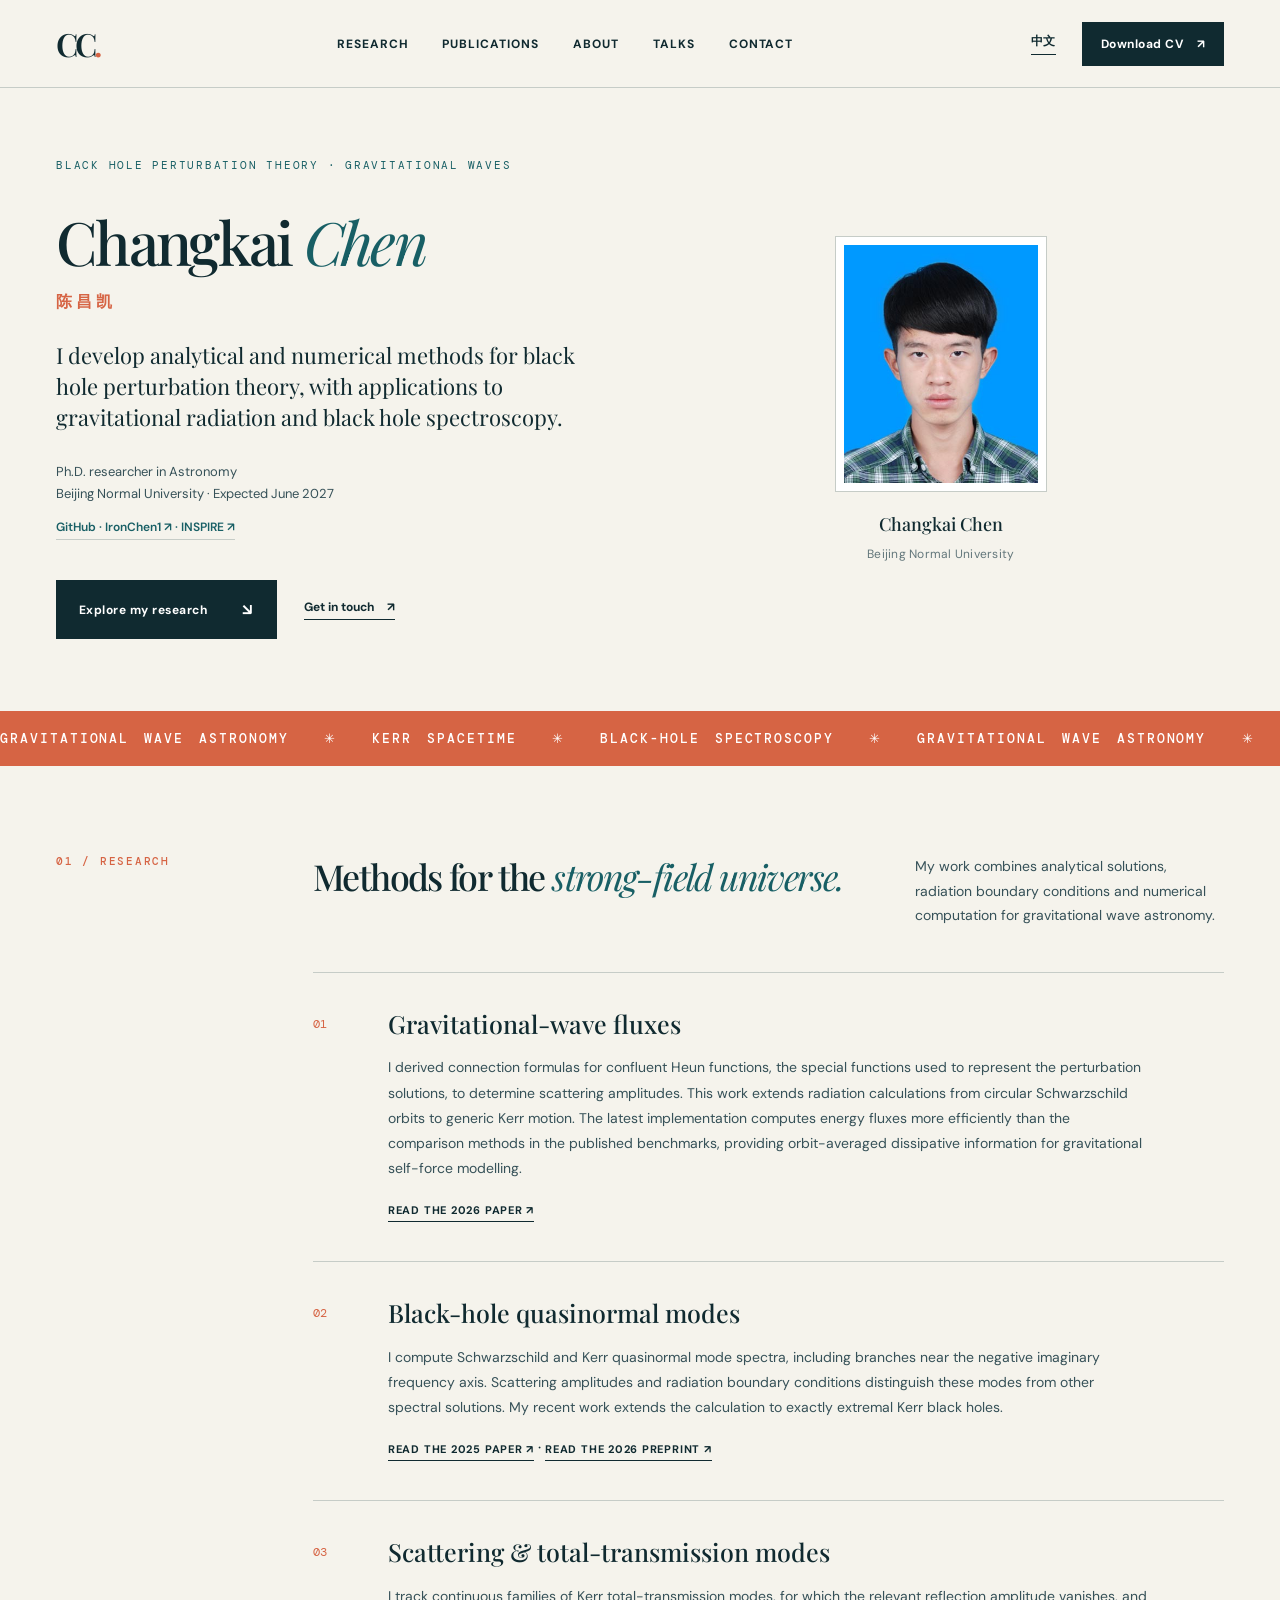
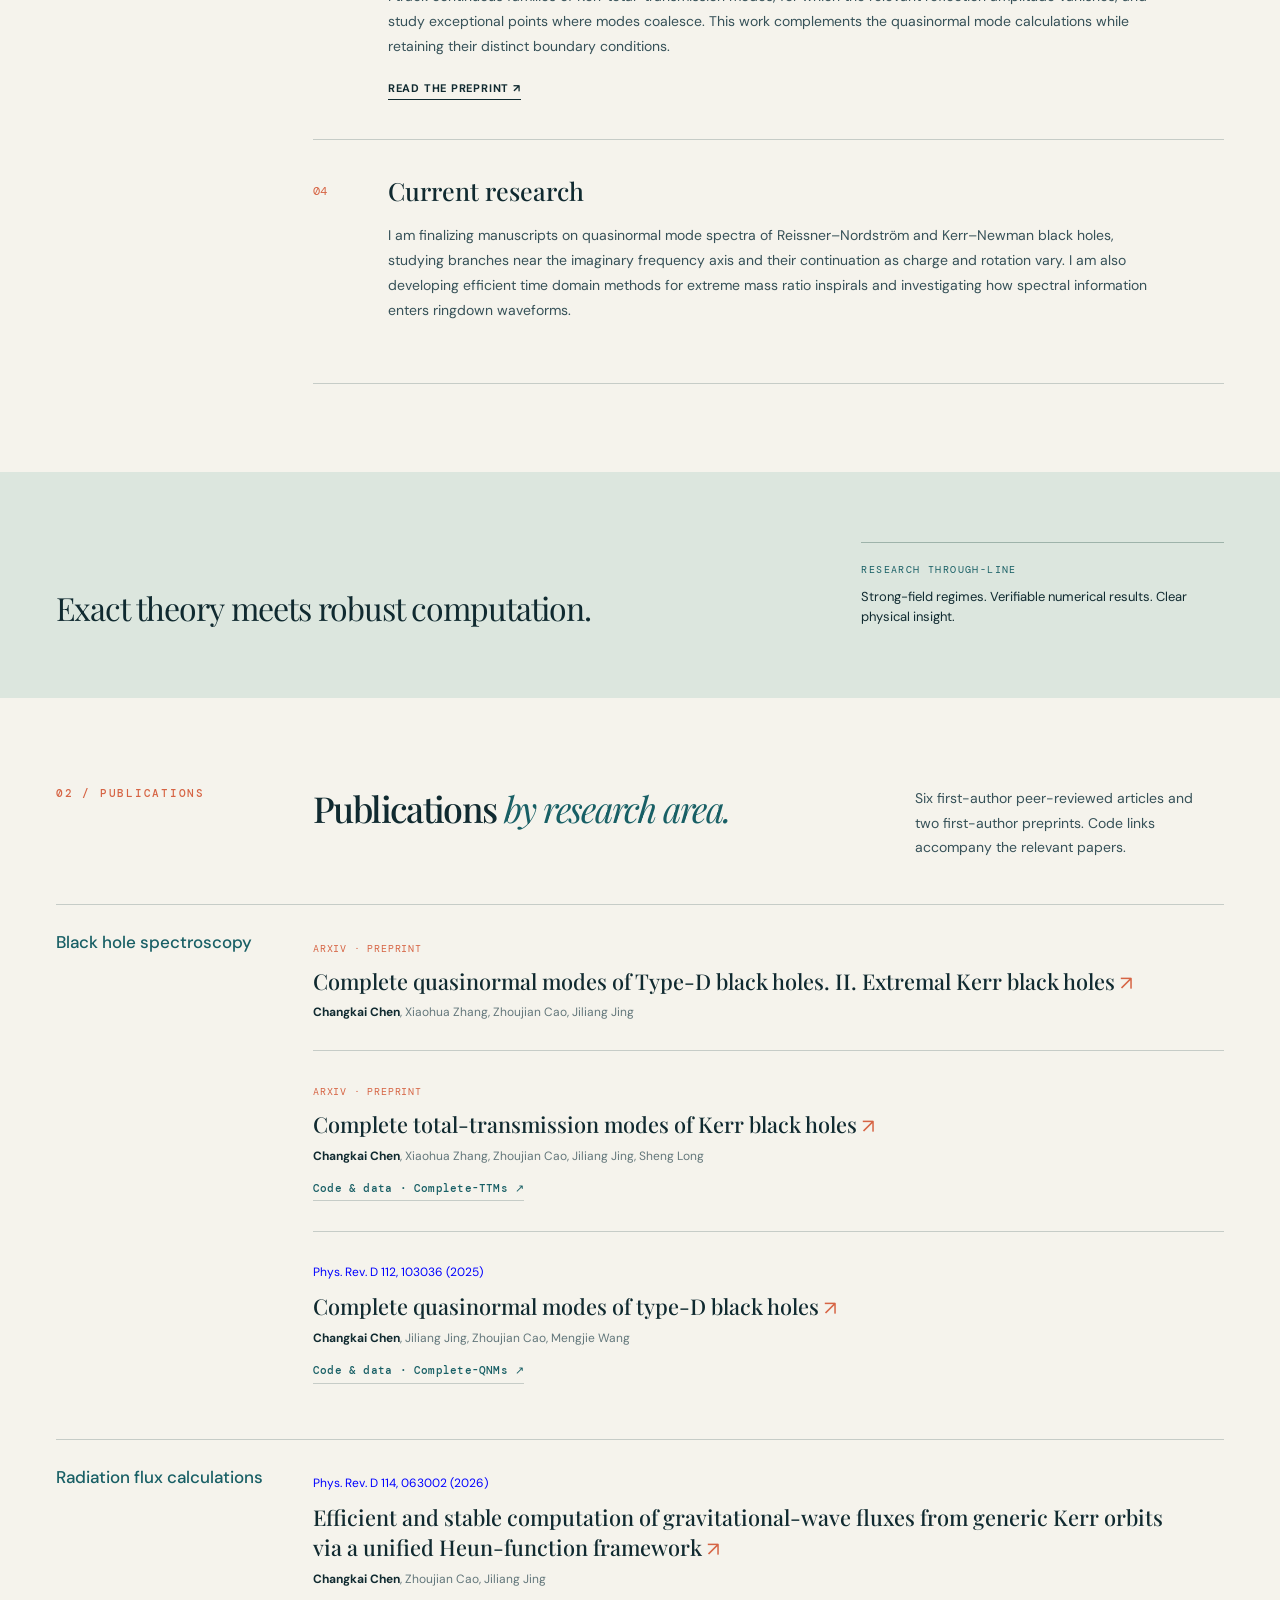
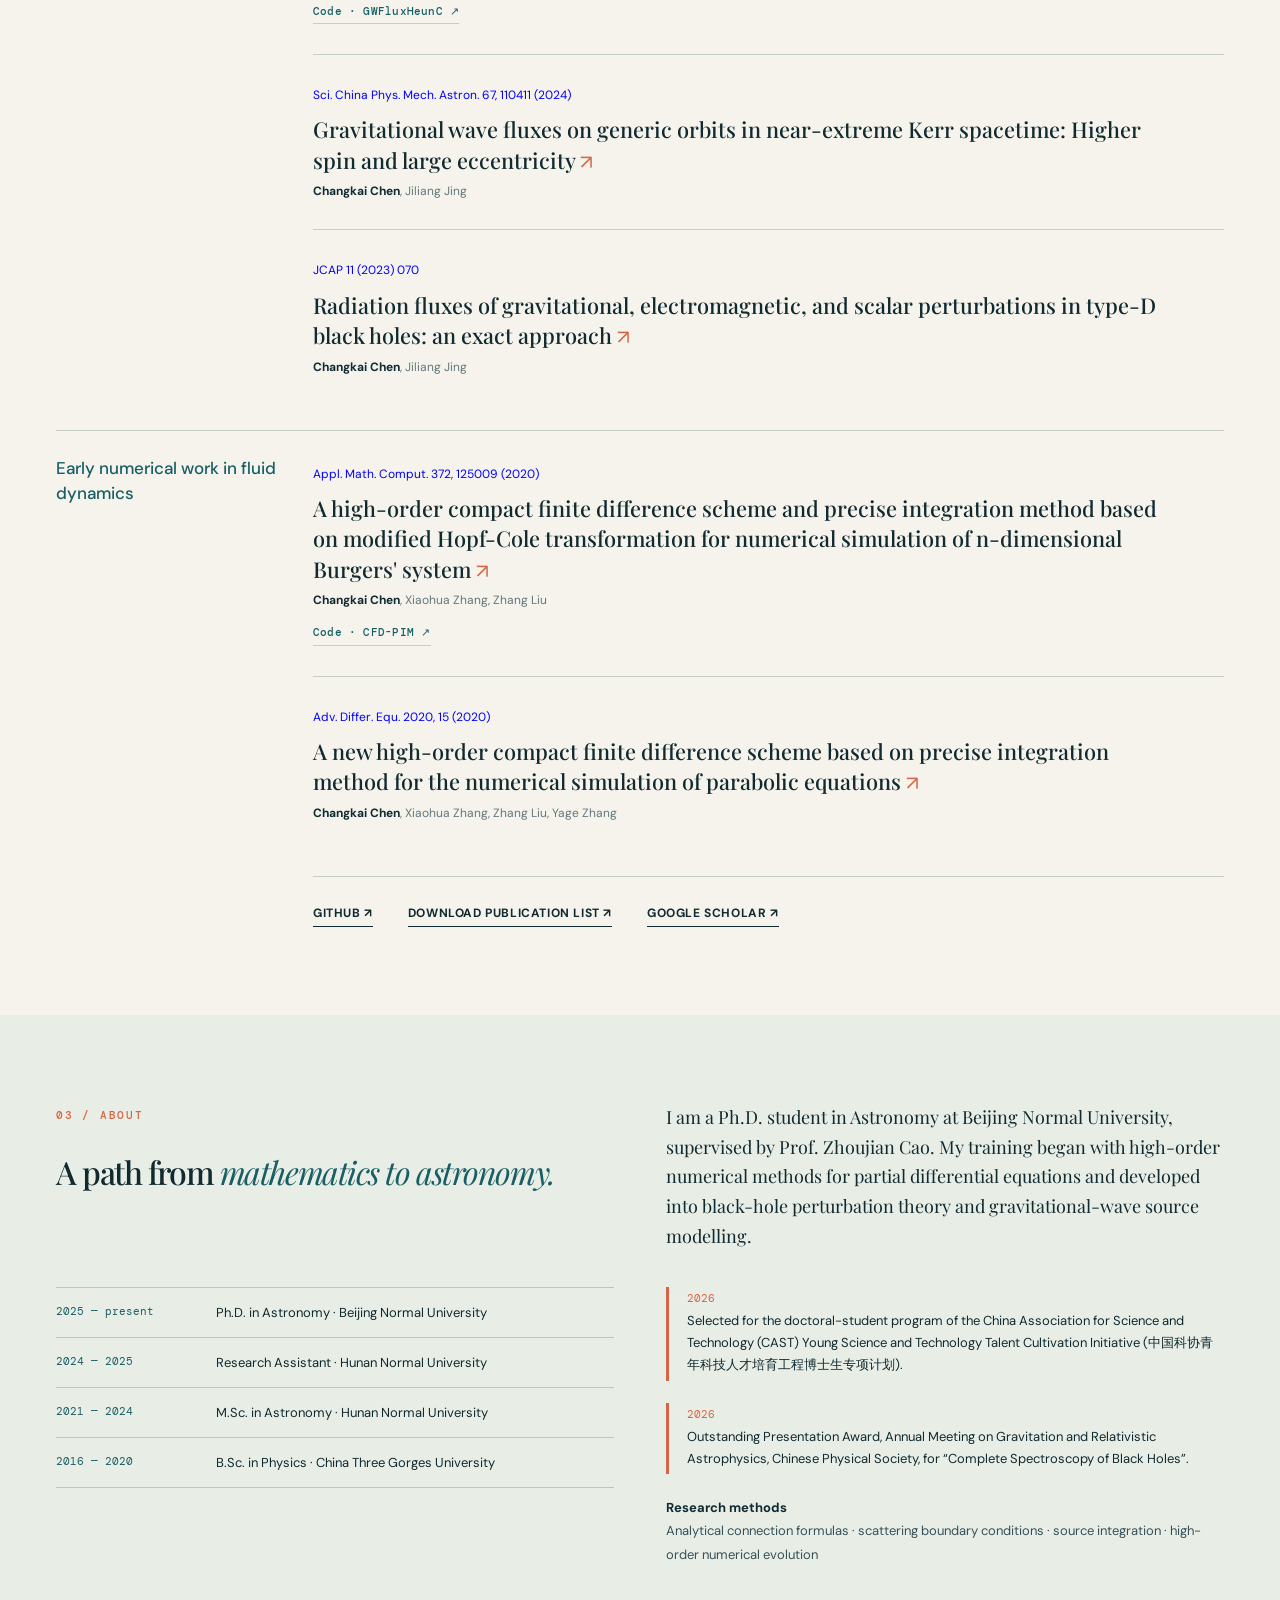
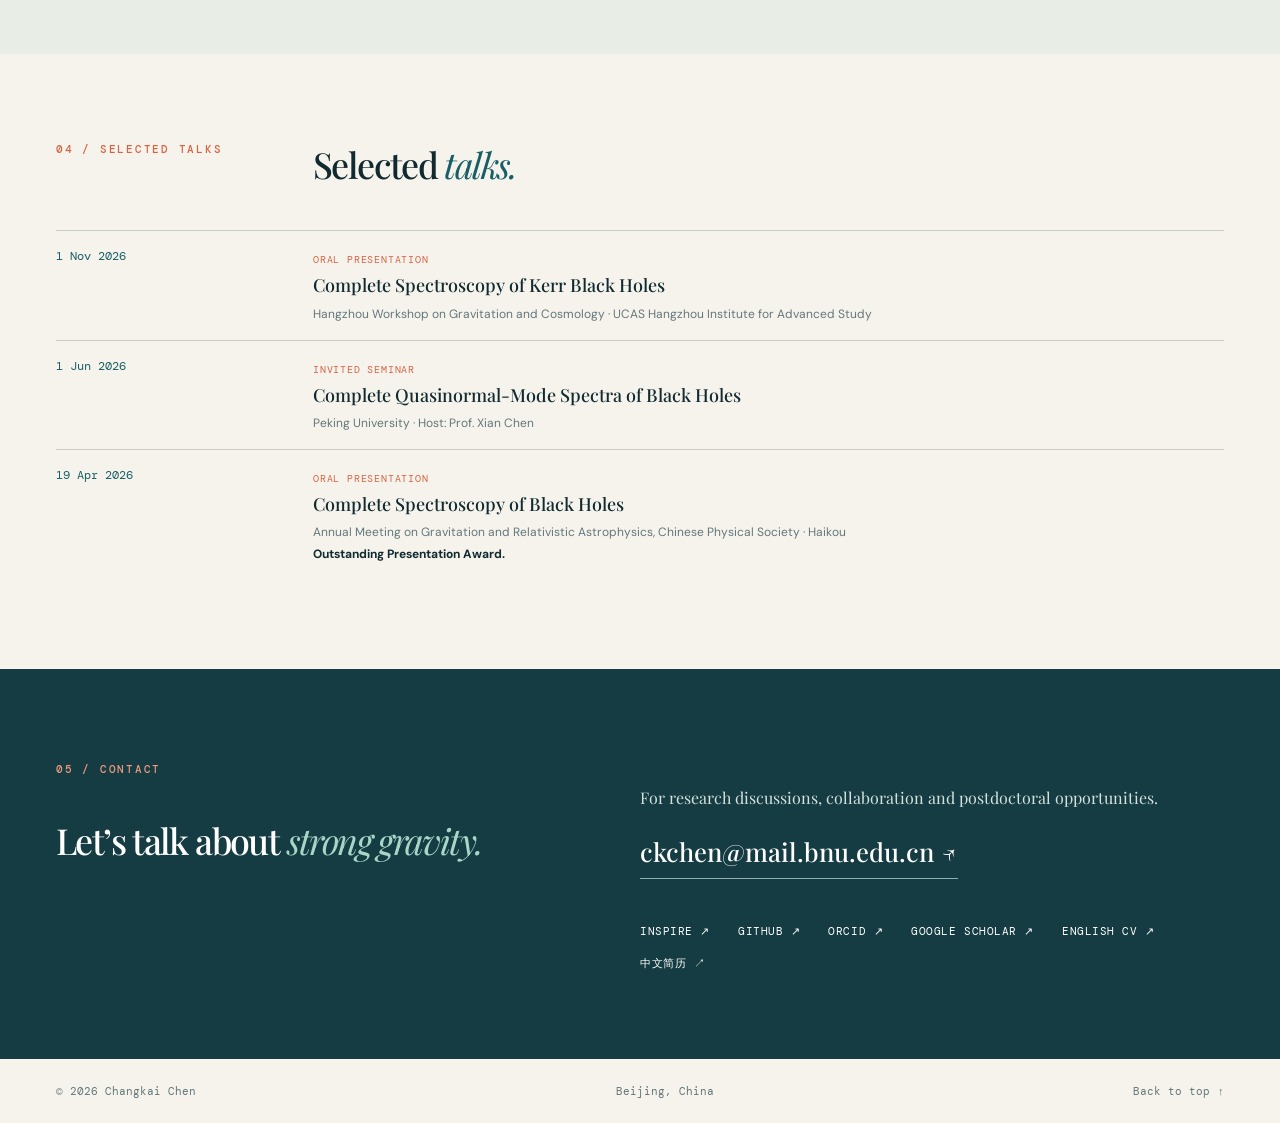
==== index.html @ abd6a468 "Group papers by topic and simplify code links and selected talks" ====
<!doctype html>
<html lang="en">
<head>
  <meta charset="utf-8">
  <meta name="viewport" content="width=device-width,initial-scale=1">
  <meta name="description" content="Changkai Chen is an astronomy Ph.D. researcher at Beijing Normal University working on black-hole perturbations, gravitational-wave fluxes and quasinormal modes.">
  <title>Changkai Chen · Black holes & gravitational waves</title>
  <link rel="canonical" href="https://ironchen1.github.io/">
  <link rel="alternate" hreflang="zh" href="https://ironchen1.github.io/zh.html">
  <link rel="stylesheet" href="styles.css?v=20261113b">
  <script type="application/ld+json">{"@context":"https://schema.org","@type":"Person","name":"Changkai Chen","alternateName":"陈昌凯","url":"https://ironchen1.github.io/","email":"mailto:ckchen@mail.bnu.edu.cn","affiliation":{"@type":"CollegeOrUniversity","name":"Beijing Normal University"},"sameAs":["https://www.researchgate.net/profile/Changkai-Chen","https://inspirehep.net/authors/2769419?ui-citation-summary=true","https://github.com/IronChen1","https://orcid.org/0000-0002-4023-0682","https://scholar.google.com/citations?user=2WpuOF4AAAAJ"],"knowsAbout":["Black-hole perturbation theory","Gravitational waves","Kerr black holes","Quasinormal modes"]}</script>
</head>
<body>
  <a class="skip" href="#main">Skip to content</a>
  <header class="site-header">
    <a class="brand" href="#top" aria-label="Changkai Chen, home">CC<span class="brand-dot">.</span></a>
    <nav aria-label="Main navigation"><a href="#research">Research</a><a href="#publications">Publications</a><a href="#about">About</a><a href="#talks">Talks</a><a href="#contact">Contact</a></nav>
    <div class="header-actions"><a class="lang" href="zh.html" lang="zh-CN" aria-label="View in Chinese">中文</a><a class="header-cv" href="assets/CV_Changkai_Chen_General.pdf" download>Download CV <span aria-hidden="true">↗</span></a></div>
  </header>
  <main id="main">
    <section class="hero wrap" id="top">
      <div class="hero-copy">
        <p class="lead-line">Black hole perturbation theory · Gravitational waves</p>
        <h1><span class="latin-name">Changkai <em>Chen</em></span><span class="han-name" lang="zh-CN">陈昌凯</span></h1>
        <p class="hero-intro">I develop analytical and numerical methods for black hole perturbation theory, with applications to gravitational radiation and black hole spectroscopy.</p>
        <p class="hero-position">Ph.D. researcher in Astronomy<br>Beijing Normal University · Expected June 2027</p><div class="profile-github"><a href="https://github.com/IronChen1" target="_blank" rel="noopener noreferrer">GitHub · IronChen1 <span aria-hidden="true">↗</span></a><span aria-hidden="true"> · </span><a href="https://inspirehep.net/authors/2769419?ui-citation-summary=true" target="_blank" rel="noopener noreferrer">INSPIRE <span aria-hidden="true">↗</span></a></div>
        <div class="hero-links"><a class="button-primary" href="#research">Explore my research <span aria-hidden="true">↘</span></a><a class="text-link" href="mailto:ckchen@mail.bnu.edu.cn">Get in touch <span aria-hidden="true">↗</span></a></div>
      </div>
      <figure class="hero-visual"><div class="portrait-frame"><img src="assets/photo.jpg" alt="Changkai Chen" width="358" height="441"></div><figcaption class="visual-note">Changkai Chen<span>Beijing Normal University</span></figcaption></figure>
    </section>
    <div class="marquee" aria-hidden="true"><div>GRAVITATIONAL WAVE ASTRONOMY <span>✳</span> KERR SPACETIME <span>✳</span> BLACK-HOLE SPECTROSCOPY <span>✳</span> GRAVITATIONAL WAVE ASTRONOMY <span>✳</span> KERR SPACETIME <span>✳</span></div></div>
    <section class="section research wrap" id="research">
      <div class="section-head"><span class="index">01 / RESEARCH</span><h2>Methods for the <em>strong-field universe.</em></h2><p>My work combines analytical solutions, radiation boundary conditions and numerical computation for gravitational wave astronomy.</p></div>
      <div class="research-list">
        <article class="research-item"><span class="item-no">01</span><div><h3>Gravitational-wave fluxes</h3><p>I derived connection formulas for confluent Heun functions, the special functions used to represent the perturbation solutions, to determine scattering amplitudes. This work extends radiation calculations from circular Schwarzschild orbits to generic Kerr motion. The latest implementation computes energy fluxes more efficiently than the comparison methods in the published benchmarks, providing orbit-averaged dissipative information for gravitational self-force modelling.</p><a href="https://doi.org/10.1103/nngm-dhpl" target="_blank" rel="noopener noreferrer">Read the 2026 paper <span aria-hidden="true">↗</span></a></div></article>
        <article class="research-item"><span class="item-no">02</span><div><h3>Black-hole quasinormal modes</h3><p>I compute Schwarzschild and Kerr quasinormal mode spectra, including branches near the negative imaginary frequency axis. Scattering amplitudes and radiation boundary conditions distinguish these modes from other spectral solutions. My recent work extends the calculation to exactly extremal Kerr black holes.</p><a href="https://doi.org/10.1103/f8m8-vr4l" target="_blank" rel="noopener noreferrer">Read the 2025 paper <span aria-hidden="true">↗</span></a> <span aria-hidden="true"> · </span><a href="https://arxiv.org/abs/2610.39095" target="_blank" rel="noopener noreferrer">Read the 2026 preprint <span aria-hidden="true">↗</span></a></div></article>
        <article class="research-item"><span class="item-no">03</span><div><h3>Scattering & total-transmission modes</h3><p>I track continuous families of Kerr total-transmission modes, for which the relevant reflection amplitude vanishes, and study exceptional points where modes coalesce. This work complements the quasinormal mode calculations while retaining their distinct boundary conditions.</p><a href="https://arxiv.org/abs/2609.39609" target="_blank" rel="noopener noreferrer">Read the preprint <span aria-hidden="true">↗</span></a></div></article>
<article class="research-item"><span class="item-no">04</span><div><h3>Current research</h3><p>I am finalizing manuscripts on quasinormal mode spectra of Reissner–Nordström and Kerr–Newman black holes, studying branches near the imaginary frequency axis and their continuation as charge and rotation vary. I am also developing efficient time domain methods for extreme mass ratio inspirals and investigating how spectral information enters ringdown waveforms.</p></div></article>
      </div>
    </section>
    <section class="feature-band"><div class="wrap feature-inner"><p class="feature-quote">Exact theory meets robust computation.</p><div><span>RESEARCH THROUGH-LINE</span><p>Strong-field regimes. Verifiable numerical results. Clear physical insight.</p></div></div></section>
    <section class="section pubs wrap" id="publications">
      <div class="section-head"><span class="index">02 / PUBLICATIONS</span><h2>Publications <em>by research area.</em></h2><p>Six first-author peer-reviewed articles and two first-author preprints. Code links accompany the relevant papers.</p></div>
      <div class="pub-year pub-category"><span>Black hole spectroscopy</span><div class="pubs-in-year"><article><span class="pub-type">arXiv · Preprint</span><h3><a href="https://arxiv.org/abs/2610.39095" target="_blank" rel="noopener noreferrer">Complete quasinormal modes of Type-D black holes. II. Extremal Kerr black holes <span aria-hidden="true">↗</span></a></h3><p><strong>Changkai Chen</strong>, Xiaohua Zhang, Zhoujian Cao, Jiliang Jing</p></article><article><span class="pub-type">arXiv · Preprint</span><h3><a href="https://arxiv.org/abs/2609.39609" target="_blank" rel="noopener noreferrer">Complete total-transmission modes of Kerr black holes <span aria-hidden="true">↗</span></a></h3><p><strong>Changkai Chen</strong>, Xiaohua Zhang, Zhoujian Cao, Jiliang Jing, Sheng Long</p><div class="paper-resources"><a href="https://github.com/IronChen1/Complete-TTMs" target="_blank" rel="noopener noreferrer">Code &amp; data · Complete-TTMs <span aria-hidden="true">↗</span></a></div></article><article><a class="journal-citation" href="https://doi.org/10.1103/f8m8-vr4l" target="_blank" rel="noopener noreferrer">Phys. Rev. D 112, 103036 (2025)</a><h3><a href="https://doi.org/10.1103/f8m8-vr4l" target="_blank" rel="noopener noreferrer">Complete quasinormal modes of type-D black holes <span aria-hidden="true">↗</span></a></h3><p><strong>Changkai Chen</strong>, Jiliang Jing, Zhoujian Cao, Mengjie Wang</p><div class="paper-resources"><a href="https://github.com/IronChen1/Complete-QNMs" target="_blank" rel="noopener noreferrer">Code &amp; data · Complete-QNMs <span aria-hidden="true">↗</span></a></div></article></div></div>
      <div class="pub-year pub-category"><span>Radiation flux calculations</span><div class="pubs-in-year"><article><a class="journal-citation" href="https://doi.org/10.1103/nngm-dhpl" target="_blank" rel="noopener noreferrer">Phys. Rev. D 114, 063002 (2026)</a><h3><a href="https://doi.org/10.1103/nngm-dhpl" target="_blank" rel="noopener noreferrer">Efficient and stable computation of gravitational-wave fluxes from generic Kerr orbits via a unified Heun-function framework <span aria-hidden="true">↗</span></a></h3><p><strong>Changkai Chen</strong>, Zhoujian Cao, Jiliang Jing</p><div class="paper-resources"><a href="https://github.com/IronChen1/GWFluxHeunC" target="_blank" rel="noopener noreferrer">Code · GWFluxHeunC <span aria-hidden="true">↗</span></a></div></article><article><a class="journal-citation" href="https://doi.org/10.1007/s11433-024-2431-0" target="_blank" rel="noopener noreferrer">Sci. China Phys. Mech. Astron. 67, 110411 (2024)</a><h3><a href="https://doi.org/10.1007/s11433-024-2431-0" target="_blank" rel="noopener noreferrer">Gravitational wave fluxes on generic orbits in near-extreme Kerr spacetime: Higher spin and large eccentricity <span aria-hidden="true">↗</span></a></h3><p><strong>Changkai Chen</strong>, Jiliang Jing</p></article><article><a class="journal-citation" href="https://doi.org/10.1088/1475-7516/2023/11/070" target="_blank" rel="noopener noreferrer">JCAP 11 (2023) 070</a><h3><a href="https://doi.org/10.1088/1475-7516/2023/11/070" target="_blank" rel="noopener noreferrer">Radiation fluxes of gravitational, electromagnetic, and scalar perturbations in type-D black holes: an exact approach <span aria-hidden="true">↗</span></a></h3><p><strong>Changkai Chen</strong>, Jiliang Jing</p></article></div></div>
      <div class="pub-year pub-category"><span>Early numerical work in fluid dynamics</span><div class="pubs-in-year"><article><a class="journal-citation" href="https://doi.org/10.1016/j.amc.2019.125009" target="_blank" rel="noopener noreferrer">Appl. Math. Comput. 372, 125009 (2020)</a><h3><a href="https://doi.org/10.1016/j.amc.2019.125009" target="_blank" rel="noopener noreferrer">A high-order compact finite difference scheme and precise integration method based on modified Hopf-Cole transformation for numerical simulation of n-dimensional Burgers' system <span aria-hidden="true">↗</span></a></h3><p><strong>Changkai Chen</strong>, Xiaohua Zhang, Zhang Liu</p><div class="paper-resources"><a href="https://github.com/LzEfreet/CFD-PIM" target="_blank" rel="noopener noreferrer">Code · CFD-PIM <span aria-hidden="true">↗</span></a></div></article><article><a class="journal-citation" href="https://doi.org/10.1186/s13662-019-2484-7" target="_blank" rel="noopener noreferrer">Adv. Differ. Equ. 2020, 15 (2020)</a><h3><a href="https://doi.org/10.1186/s13662-019-2484-7" target="_blank" rel="noopener noreferrer">A new high-order compact finite difference scheme based on precise integration method for the numerical simulation of parabolic equations <span aria-hidden="true">↗</span></a></h3><p><strong>Changkai Chen</strong>, Xiaohua Zhang, Zhang Liu, Yage Zhang</p></article></div></div>
      <div class="publication-links"><a href="https://github.com/IronChen1" target="_blank" rel="noopener noreferrer">GitHub <span aria-hidden="true">↗</span></a><a href="assets/Publications_Changkai_Chen.pdf" download>Download publication list <span aria-hidden="true">↗</span></a><a href="https://scholar.google.com/citations?user=2WpuOF4AAAAJ" target="_blank" rel="noopener noreferrer">Google Scholar <span aria-hidden="true">↗</span></a></div>
    </section>
    <section class="section about" id="about"><div class="wrap about-grid"><div class="about-title"><span class="index">03 / ABOUT</span><h2>A path from <em>mathematics to astronomy.</em></h2></div><p class="about-intro">I am a Ph.D. student in Astronomy at Beijing Normal University, supervised by Prof. Zhoujian Cao. My training began with high-order numerical methods for partial differential equations and developed into black-hole perturbation theory and gravitational-wave source modelling.</p><div class="timeline"><div><time>2025 — present</time><span>Ph.D. in Astronomy · Beijing Normal University</span></div><div><time>2024 — 2025</time><span>Research Assistant · Hunan Normal University</span></div><div><time>2021 — 2024</time><span>M.Sc. in Astronomy · Hunan Normal University</span></div><div><time>2016 — 2020</time><span>B.Sc. in Physics · China Three Gorges University</span></div></div><div class="about-highlights"><p class="award"><span>2026</span> Selected for the doctoral-student program of the China Association for Science and Technology (CAST) Young Science and Technology Talent Cultivation Initiative (中国科协青年科技人才培育工程博士生专项计划).</p><p class="award"><span>2026</span> Outstanding Presentation Award, Annual Meeting on Gravitation and Relativistic Astrophysics, Chinese Physical Society, for “Complete Spectroscopy of Black Holes”.</p><p class="methods"><strong>Research methods</strong><br>Analytical connection formulas · scattering boundary conditions · source integration · high-order numerical evolution</p></div></div></section>
    <section class="section pubs wrap" id="talks"><div class="section-head"><span class="index">04 / SELECTED TALKS</span><h2>Selected <em>talks.</em></h2></div><div class="pub-year"><span>1 Nov 2026</span><div class="pubs-in-year"><article><span class="pub-type">Oral presentation</span><h3>Complete Spectroscopy of Kerr Black Holes</h3><p>Hangzhou Workshop on Gravitation and Cosmology · UCAS Hangzhou Institute for Advanced Study</p></article></div></div><div class="pub-year"><span>1 Jun 2026</span><div class="pubs-in-year"><article><span class="pub-type">Invited seminar</span><h3>Complete Quasinormal-Mode Spectra of Black Holes</h3><p>Peking University · Host: Prof. Xian Chen</p></article></div></div><div class="pub-year"><span>19 Apr 2026</span><div class="pubs-in-year"><article><span class="pub-type">Oral presentation</span><h3>Complete Spectroscopy of Black Holes</h3><p>Annual Meeting on Gravitation and Relativistic Astrophysics, Chinese Physical Society · Haikou</p><p><strong>Outstanding Presentation Award.</strong></p></article></div></div></section>
    <section class="contact" id="contact"><div class="wrap contact-grid"><div><span class="index">05 / CONTACT</span><h2>Let’s talk about <em>strong gravity.</em></h2></div><div class="contact-side"><p>For research discussions, collaboration and postdoctoral opportunities.</p><a class="email" href="mailto:ckchen@mail.bnu.edu.cn">ckchen@mail.bnu.edu.cn <span aria-hidden="true">↗</span></a><div class="contact-links"><a href="https://inspirehep.net/authors/2769419?ui-citation-summary=true" target="_blank" rel="noopener noreferrer">INSPIRE ↗</a><a href="https://github.com/IronChen1" target="_blank" rel="noopener noreferrer">GitHub ↗</a><a href="https://orcid.org/0000-0002-4023-0682" target="_blank" rel="noopener noreferrer">ORCID ↗</a><a href="https://scholar.google.com/citations?user=2WpuOF4AAAAJ" target="_blank" rel="noopener noreferrer">Google Scholar ↗</a><a href="assets/CV_Changkai_Chen_General.pdf" download>English CV ↗</a><a href="assets/CV_Changkai_Chen_CN_University.pdf" download>中文简历 ↗</a></div></div></div></section>
  </main>
  <footer class="footer wrap"><span>© 2026 Changkai Chen</span><span>Beijing, China</span><a href="#top">Back to top ↑</a></footer>
</body>
</html>
---- styles.css ----
@import url('https://fonts.googleapis.com/css2?family=DM+Sans:wght@400;500;600;700&family=DM+Mono:wght@400;500&family=Playfair+Display:ital,wght@0,400;0,500;0,600;1,400;1,500&display=swap');
:root{--ink:#102a30;--ink-soft:#365158;--muted:#63777b;--accent:#d66444;--teal:#185f65;--paper:#f5f3ec;--line:#c6ccc7;--white:#fff;--serif:'Playfair Display',Georgia,serif;--sans:'DM Sans','Noto Sans SC','Microsoft YaHei',Arial,sans-serif;--mono:'DM Mono',monospace}
*{box-sizing:border-box}html{scroll-behavior:smooth}body{margin:0;background:var(--paper);color:var(--ink);font-family:var(--sans);-webkit-font-smoothing:antialiased}a{color:inherit;text-decoration:none}a:focus-visible{outline:2px solid var(--accent);outline-offset:4px}img{display:block;max-width:100%}.skip{position:absolute;top:-60px;left:20px;background:var(--ink);color:#fff;padding:12px;z-index:10}.skip:focus{top:10px}.wrap{width:min(1280px,calc(100% - 112px));margin-inline:auto}
.site-header{height:88px;padding:0 56px;display:flex;align-items:center;gap:50px;border-bottom:1px solid var(--line);position:relative;z-index:3}.brand{font-family:var(--serif);font-size:32px;font-weight:600;letter-spacing:-.09em;line-height:1}.brand-dot{color:var(--accent)}.site-header nav{display:flex;gap:34px;margin:auto;font-size:12px;font-weight:700;letter-spacing:.08em;text-transform:uppercase}.site-header nav a{padding:12px 0;transition:color .2s}.site-header nav a:hover,.lang:hover,.text-link:hover,.research-item a:hover{color:var(--accent)}.header-actions{display:flex;gap:26px;align-items:center;font-size:12px;font-weight:700;letter-spacing:.04em}.lang{border-bottom:1px solid var(--ink);padding-bottom:4px}.header-cv{background:var(--ink);color:#fff;padding:14px 19px;white-space:nowrap;transition:background .2s}.header-cv:hover,.button-primary:hover{background:var(--teal)}.header-cv span{margin-left:10px}
.hero{display:grid;grid-template-columns:1.03fr .97fr;min-height:500px}.hero-copy{padding:70px 40px 72px 0;display:flex;flex-direction:column;align-items:flex-start}.lead-line{color:var(--teal);font-family:var(--mono);font-size:11px;letter-spacing:.16em;text-transform:uppercase;margin:0 0 36px}.hero h1{font-family:var(--serif);font-size:clamp(36px,4.7vw,60px);line-height:1.12;font-weight:500;letter-spacing:-.045em;margin:0 0 29px}.latin-name{white-space:nowrap}.hero h1 em{color:var(--teal);font-weight:400}.han-name{font-family:var(--sans);display:block;font-size:16px;font-style:normal;letter-spacing:.26em;color:var(--accent);font-weight:600;margin-top:18px}.hero-intro{font-family:var(--serif);font-size:clamp(18px,1.8vw,22px);line-height:1.4;max-width:600px;margin:0 0 29px}.hero-position{font-size:13px;line-height:1.65;color:var(--ink-soft);margin:0}.hero-links{margin-top:auto;padding-top:40px;display:flex;align-items:center;gap:27px}.button-primary{display:inline-flex;align-items:center;gap:35px;padding:19px 23px;background:var(--ink);color:#fff;font-weight:700;font-size:12px;letter-spacing:.04em;transition:background .2s}.button-primary span{font-size:16px}.text-link{font-size:12px;font-weight:700;border-bottom:1px solid var(--ink);padding-bottom:4px}.text-link span{margin-left:10px}
.hero-visual{position:relative;min-height:500px;margin:0;display:flex;flex-direction:column;align-items:center;justify-content:center;gap:22px;padding:64px 30px}.portrait-frame{width:min(210px,70%);border:8px solid var(--white);outline:1px solid var(--line);background:var(--white)}.portrait-frame img{display:block;width:100%;height:auto;object-fit:contain;filter:none;mix-blend-mode:normal;opacity:1}.visual-note{position:static;color:var(--ink);text-align:center;font:500 18px/1.3 var(--serif);margin:0}.visual-note span{display:block;margin-top:8px;color:var(--muted);font:12px/1.5 var(--sans);letter-spacing:.02em}.marquee{background:var(--accent);color:#fff;overflow:hidden;white-space:nowrap;height:55px;display:flex;align-items:center}.marquee div{font:500 13px var(--mono);letter-spacing:.15em;word-spacing:.4em;animation:shift 30s linear infinite}.marquee span{padding:0 20px}@keyframes shift{to{transform:translateX(-25%)}}
.section{padding-top:88px;padding-bottom:88px}.section-head{display:grid;grid-template-columns:22% 50% 28%;align-items:start;margin-bottom:44px}.index{font:500 11px var(--mono);letter-spacing:.16em;color:var(--accent);text-transform:uppercase}.section-head h2,.about h2,.contact h2{font:500 clamp(28px,2.8vw,36px)/1.24 var(--serif);letter-spacing:-.045em;margin:0}.section-head h2 em,.about h2 em,.contact h2 em{font-weight:400;color:var(--teal)}.section-head>p{max-width:300px;color:var(--ink-soft);font-size:14px;line-height:1.75;margin:0 0 0 18px}.research-list{margin-left:22%;border-top:1px solid var(--line)}.research-item{display:grid;grid-template-columns:75px 1fr;padding:35px 0 42px;border-bottom:1px solid var(--line)}.item-no{font:12px var(--mono);color:var(--accent);padding-top:8px}.research-item h3{font:500 clamp(20px,2vw,25px)/1.3 var(--serif);margin:0 0 15px}.research-item p{font-size:14px;line-height:1.8;color:var(--ink-soft);max-width:760px;margin:0 0 17px}.research-item a{font:700 11px var(--sans);letter-spacing:.07em;text-transform:uppercase;border-bottom:1px solid var(--ink);padding-bottom:4px}
.feature-band{background:#dce6de;padding:70px 0}.feature-inner{display:grid;grid-template-columns:2fr 1fr;gap:80px;align-items:end}.feature-quote{font:400 clamp(24px,2.6vw,32px)/1.3 var(--serif);letter-spacing:-.03em;margin:0;max-width:800px}.feature-inner>div{border-top:1px solid #9eb3aa;padding-top:14px}.feature-inner span{font:10px var(--mono);letter-spacing:.14em;color:var(--teal)}.feature-inner>div p{font-size:13px;line-height:1.6;margin:9px 0 0}
.pubs{padding-bottom:88px}.pub-year{display:grid;grid-template-columns:22% 1fr;border-top:1px solid var(--line);padding:25px 0}.pub-year>span{font:500 25px var(--serif);color:var(--teal)}.pubs-in-year article{padding:6px 0 30px}.pubs-in-year article+article{border-top:1px solid var(--line);padding-top:28px}.pub-type{font:10px var(--mono);letter-spacing:.08em;text-transform:uppercase;color:var(--accent)}.pubs-in-year h3{font:500 clamp(18px,1.7vw,22px)/1.4 var(--serif);max-width:870px;margin:9px 0 8px}.pubs-in-year h3 a:hover{color:var(--teal)}.pubs-in-year h3 span{color:var(--accent);font:20px var(--sans)}.pubs-in-year p{color:var(--muted);font-size:12px;margin:0}.pubs-in-year strong{color:var(--ink);font-weight:700}.publication-links{margin-left:22%;display:flex;gap:35px;padding-top:28px;border-top:1px solid var(--line);font-size:12px;font-weight:700;letter-spacing:.05em;text-transform:uppercase}.publication-links a{border-bottom:1px solid var(--ink);padding-bottom:5px}.publication-links a:hover{color:var(--accent)}
.about{background:#e8ede6}.about-grid{display:grid;grid-template-columns:50% 50%}.about-title{padding-right:40px}.about h2{font-size:clamp(28px,2.5vw,32px);margin-top:28px}.about-body>p:first-child{font:400 18px/1.65 var(--serif);margin:0 0 48px}.timeline{border-top:1px solid #bac9bf;margin-bottom:36px}.timeline>div{display:grid;grid-template-columns:155px 1fr;padding:16px 0;border-bottom:1px solid #bac9bf;font-size:13px;gap:20px}.timeline time{font:11px var(--mono);color:var(--teal)}.award{border-left:3px solid var(--accent);padding:6px 0 6px 22px;font-size:14px;line-height:1.7;margin-bottom:30px}.award span{display:block;font:11px var(--mono);color:var(--accent);margin-bottom:5px}.methods{font-size:13px;line-height:1.8;color:var(--ink-soft)}.methods strong{color:var(--ink)}
.contact{background:#153c42;color:#fff;padding:88px 0}.contact-grid{display:grid;grid-template-columns:50% 50%}.contact .index{color:#e9997f}.contact h2{margin-top:40px}.contact h2 em{color:#a7d5c7}.contact-side{padding-top:28px}.contact-side>p{font:16px/1.6 var(--serif);color:#d4e2de;margin:0 0 25px}.email{font:500 clamp(20px,2vw,26px)/1.3 var(--serif);border-bottom:1px solid #92b0ac;padding-bottom:10px}.email:hover{color:#a7d5c7}.contact-links{display:flex;flex-wrap:wrap;gap:18px 28px;margin-top:55px;font:11px var(--mono);letter-spacing:.05em;text-transform:uppercase}.contact-links a:hover{color:#a7d5c7}.footer{display:flex;justify-content:space-between;padding-top:25px;padding-bottom:25px;font:11px var(--mono);color:var(--muted)}.footer a:hover{color:var(--accent)}
.zh .hero h1{font-family:var(--sans);letter-spacing:.04em;font-size:clamp(42px,4.5vw,60px);font-weight:600;margin-bottom:36px}.zh .hero .han-name{font-family:var(--serif);letter-spacing:-.01em;font-weight:400;font-size:22px;margin-top:18px}.zh .hero-intro{font-family:var(--sans);font-weight:500}.zh .section-head h2,.zh .about h2,.zh .contact h2{font-family:var(--sans);font-weight:600;letter-spacing:-.04em}.zh .section-head h2 em,.zh .about h2 em,.zh .contact h2 em{font-family:var(--serif);font-style:normal}.zh .research-item h3{font-family:var(--sans);font-weight:600}.zh .feature-quote{font-family:var(--sans);font-weight:500}.zh .about-body>p:first-child{font-family:var(--sans);font-size:18px}.zh .contact-side>p{font-family:var(--sans)}
@media(max-width:1000px){.wrap{width:min(100% - 60px,900px)}.site-header{padding:0 30px;gap:20px}.site-header nav{gap:18px}.header-actions{gap:15px}.hero{min-height:470px}.hero-copy{padding-top:64px}.hero h1{font-size:clamp(34px,4.7vw,48px)}.hero-visual{min-height:470px;padding-inline:24px}.portrait-frame{width:min(200px,78%)}.section-head{grid-template-columns:18% 52% 30%}.research-list,.publication-links{margin-left:18%}.pub-year{grid-template-columns:18% 1fr}}
@media(max-width:720px){.wrap{width:calc(100% - 36px)}.site-header{height:70px;padding:0 18px;gap:10px;justify-content:space-between}.brand{font-size:29px}.site-header nav{position:absolute;top:70px;left:0;right:0;border-bottom:1px solid var(--line);background:var(--paper);justify-content:center;gap:17px;height:46px;align-items:center;font-size:10px}.header-actions{gap:14px}.header-cv{font-size:10px;padding:10px 12px}.hero{display:flex;flex-direction:column;padding-top:46px}.hero-copy{padding:42px 0 32px}.lead-line{font-size:10px;margin-bottom:25px}.hero h1{font-size:clamp(30px,8.5vw,44px);margin-bottom:22px}.hero .han-name{margin-top:14px}.hero-intro{font-size:19px}.hero-links{padding-top:35px;margin-top:0;gap:21px}.button-primary{gap:14px;padding:15px;font-size:11px}.text-link{font-size:11px}.hero-visual{min-height:0;padding:8px 0 56px;margin:0;gap:18px}.portrait-frame{width:min(170px,58%);border-width:7px}.visual-note{font-size:18px}.marquee{height:42px}.marquee div{font-size:10px}.section{padding-top:64px;padding-bottom:64px}.section-head{display:block;margin-bottom:45px}.section-head h2,.about h2,.contact h2{font-size:clamp(26px,6.2vw,32px);margin:20px 0}.section-head>p{margin:0;max-width:510px}.research-list,.publication-links{margin-left:0}.research-item{grid-template-columns:38px 1fr;padding:28px 0 32px}.research-item h3{font-size:21px}.research-item p{font-size:13px}.feature-band{padding:50px 0}.feature-inner{display:block} .feature-quote{font-size:25px;margin-bottom:35px}.pub-year{grid-template-columns:65px 1fr;padding:20px 0}.pub-year>span{font-size:24px}.pubs-in-year h3{font-size:18px}.publication-links{gap:20px;flex-wrap:wrap}.about-grid,.contact-grid{display:block}.about-title{padding:0 0 30px}.about h2{margin-top:24px}.about-body>p:first-child{font-size:18px}.timeline>div{grid-template-columns:115px 1fr;font-size:12px;gap:12px}.timeline time{font-size:10px}.contact{padding:64px 0}.contact h2{margin-bottom:40px}.contact-side{padding:0}.email{font-size:22px;word-break:break-all}.contact-links{margin-top:40px;gap:17px 23px}.footer{font-size:10px}.zh .hero h1{font-size:42px}.zh .hero .han-name{font-size:21px}}
@media(prefers-reduced-motion:reduce){html{scroll-behavior:auto}.marquee div{animation:none}}

/* Public research software and data links */
.profile-github{margin-top:14px;font:600 12px/1.5 var(--sans);color:var(--teal);border-bottom:1px solid var(--line);padding-bottom:3px}.profile-github:hover{color:var(--accent)}.paper-resources{margin-top:12px}.paper-resources a{display:inline-block;font:500 11px/1.6 var(--mono);color:var(--teal);letter-spacing:.02em;border-bottom:1px solid var(--line);padding-bottom:3px;overflow-wrap:anywhere}.paper-resources a:hover{color:var(--accent)}

/* Conference dates use compact labels to fit beside talk titles. */
#talks .pub-year>span{font:12px/1.6 var(--mono);padding-right:12px;overflow-wrap:anywhere}
@media(max-width:720px){#talks .pub-year{grid-template-columns:1fr;gap:10px}#talks .pub-year>span{font-size:11px}#talks .pubs-in-year article{padding-top:0}}

/* Balanced About rows: introduction above experience and highlights. */
.about-grid{grid-template-columns:minmax(0,1fr) minmax(0,1fr);gap:36px clamp(28px,4vw,64px);align-items:start}
.about-grid>*{min-width:0}.about-title{padding-right:0}.about-intro{font:400 18px/1.65 var(--serif);margin:0;overflow-wrap:break-word}.zh .about-intro{font-family:var(--sans)}
.about-grid>.timeline{margin:0}.about-highlights .award{margin:0 0 22px;padding:4px 0 4px 18px;font-size:13px}.about-highlights .methods{margin:0;font-size:13px}
.timeline>div{grid-template-columns:minmax(110px,.36fr) minmax(0,1fr);gap:16px}.timeline>div>span{min-width:0;overflow-wrap:break-word}
section[id]{scroll-margin-top:24px}
@media(max-width:900px){.about-grid{display:grid;grid-template-columns:minmax(0,1fr);gap:26px}.about-title{padding:0}.about h2{margin-bottom:0}.about-intro{max-width:760px}.about-highlights{margin-top:2px}}
@media(max-width:480px){.timeline>div{grid-template-columns:100px minmax(0,1fr);gap:12px}}
@media(max-width:400px){.site-header nav{gap:11px;font-size:9px;letter-spacing:.04em}}

/* Publisher citations link directly to the paper; project labels remain compact. */
.journal-citation{color:#0000ff;font:12px/1.6 var(--sans)}.journal-citation:hover{text-decoration:underline}

/* Research categories retain the existing publication layout. */
.pub-category>span{font:500 17px/1.5 var(--sans);padding-right:24px;overflow-wrap:break-word}
#talks .pub-year{padding:16px 0}#talks .pubs-in-year article{padding:0}#talks .pubs-in-year h3{font-size:18px;margin:5px 0 6px}#talks .pubs-in-year p{line-height:1.6;margin-top:3px}
@media(max-width:720px){.pub-category{grid-template-columns:1fr;gap:14px}.pub-category>span{font-size:17px;padding-right:0}}
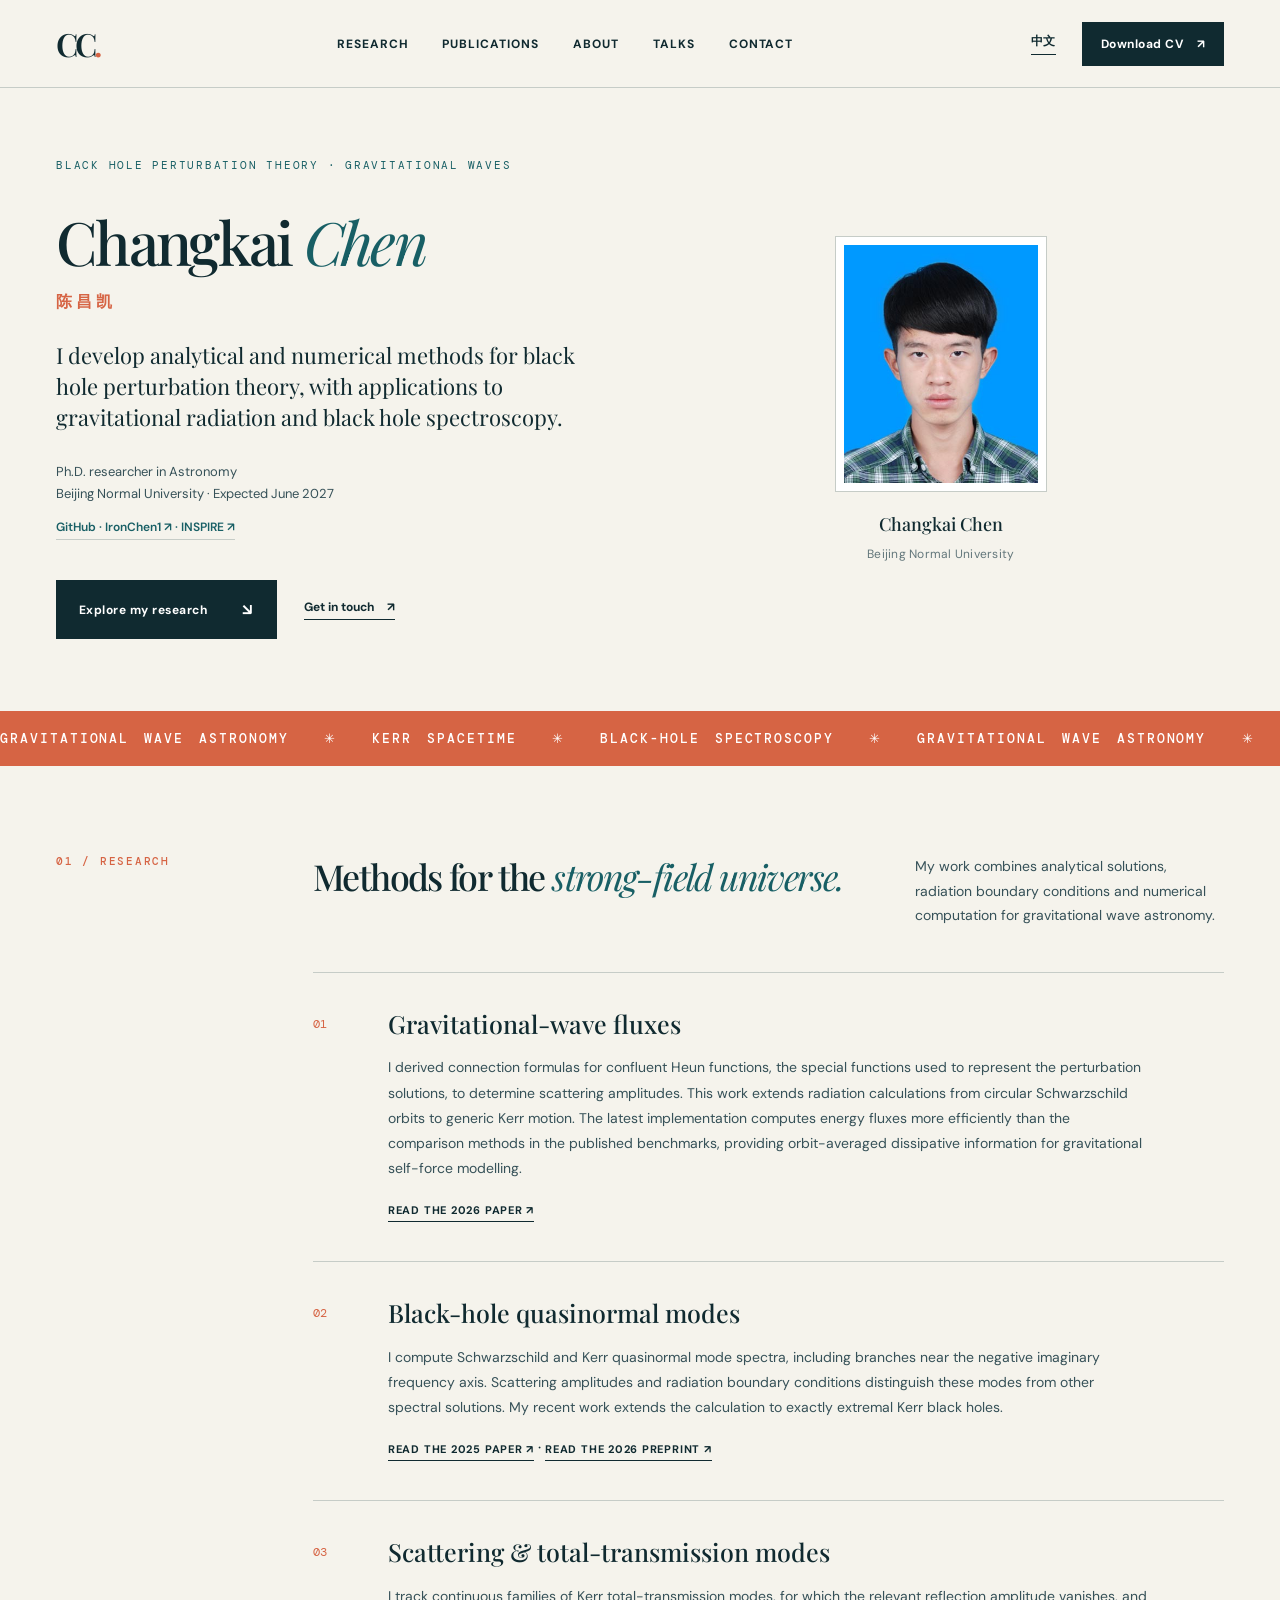
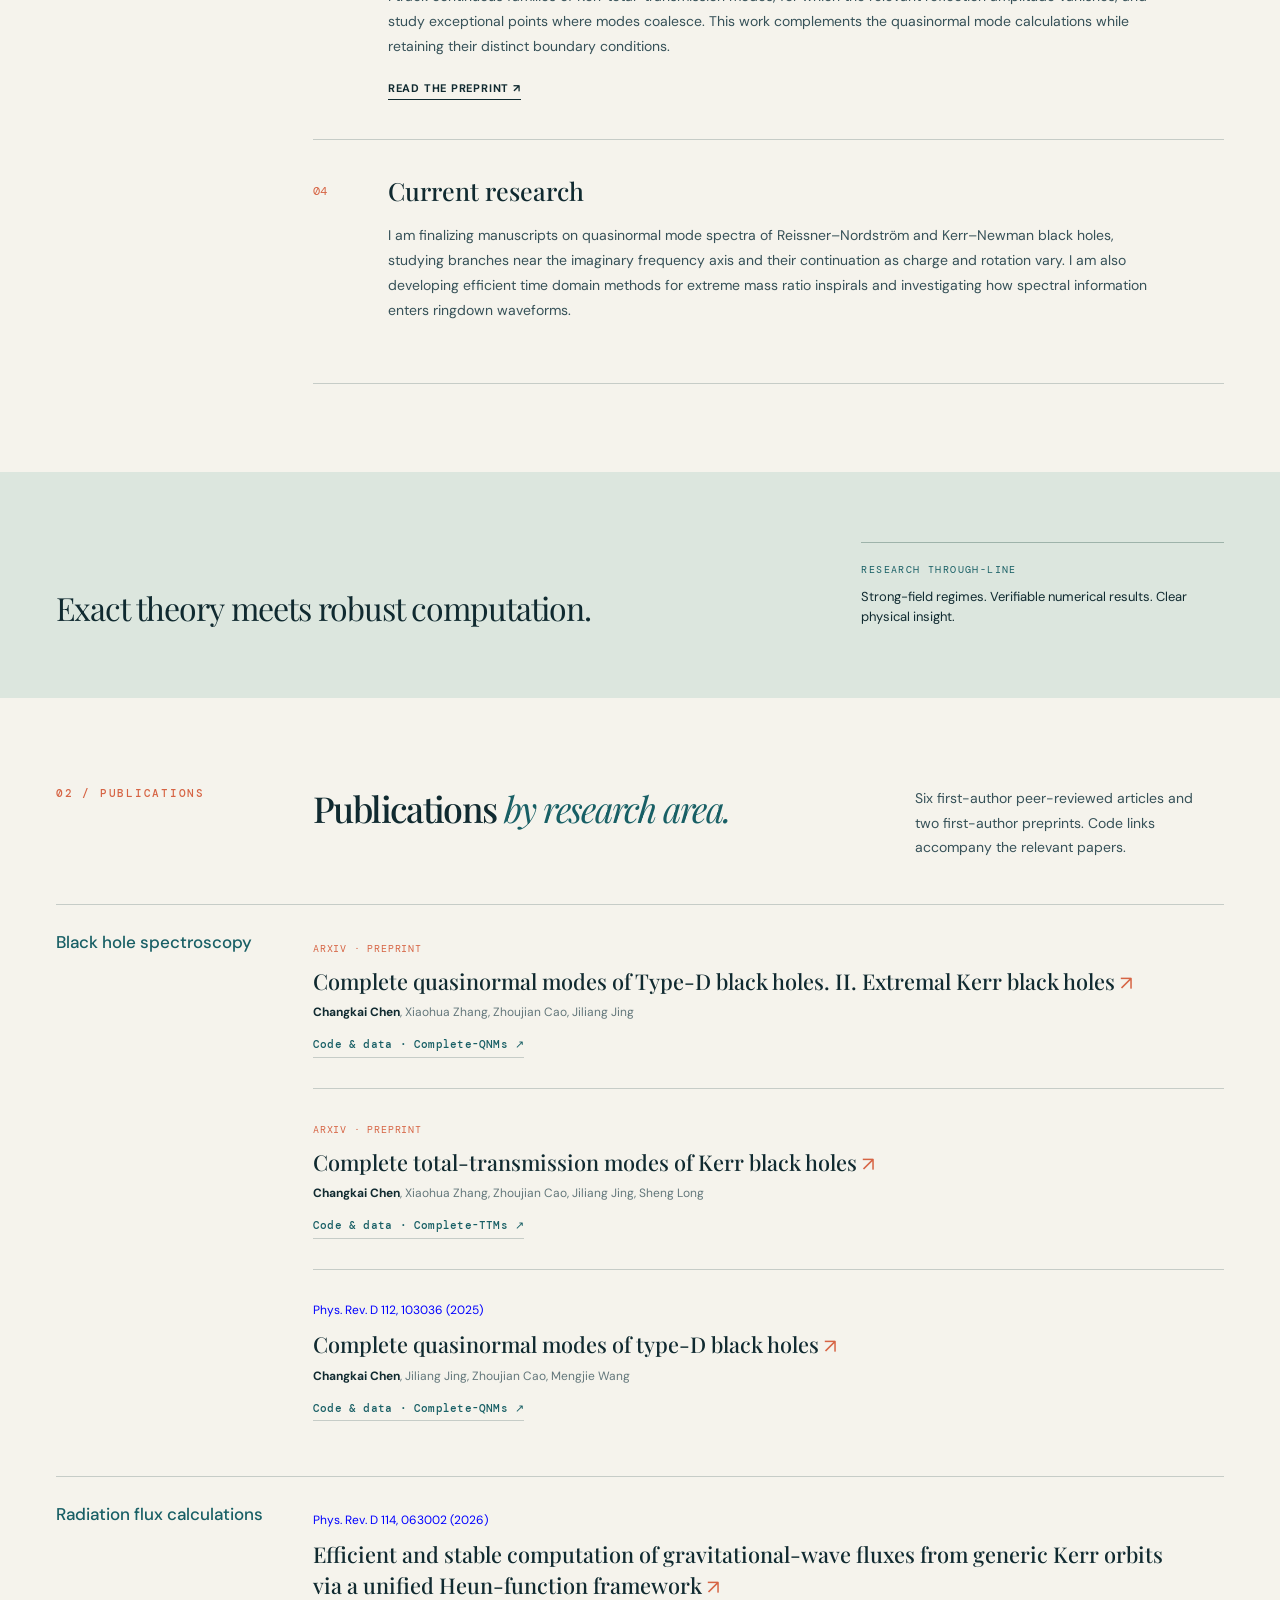
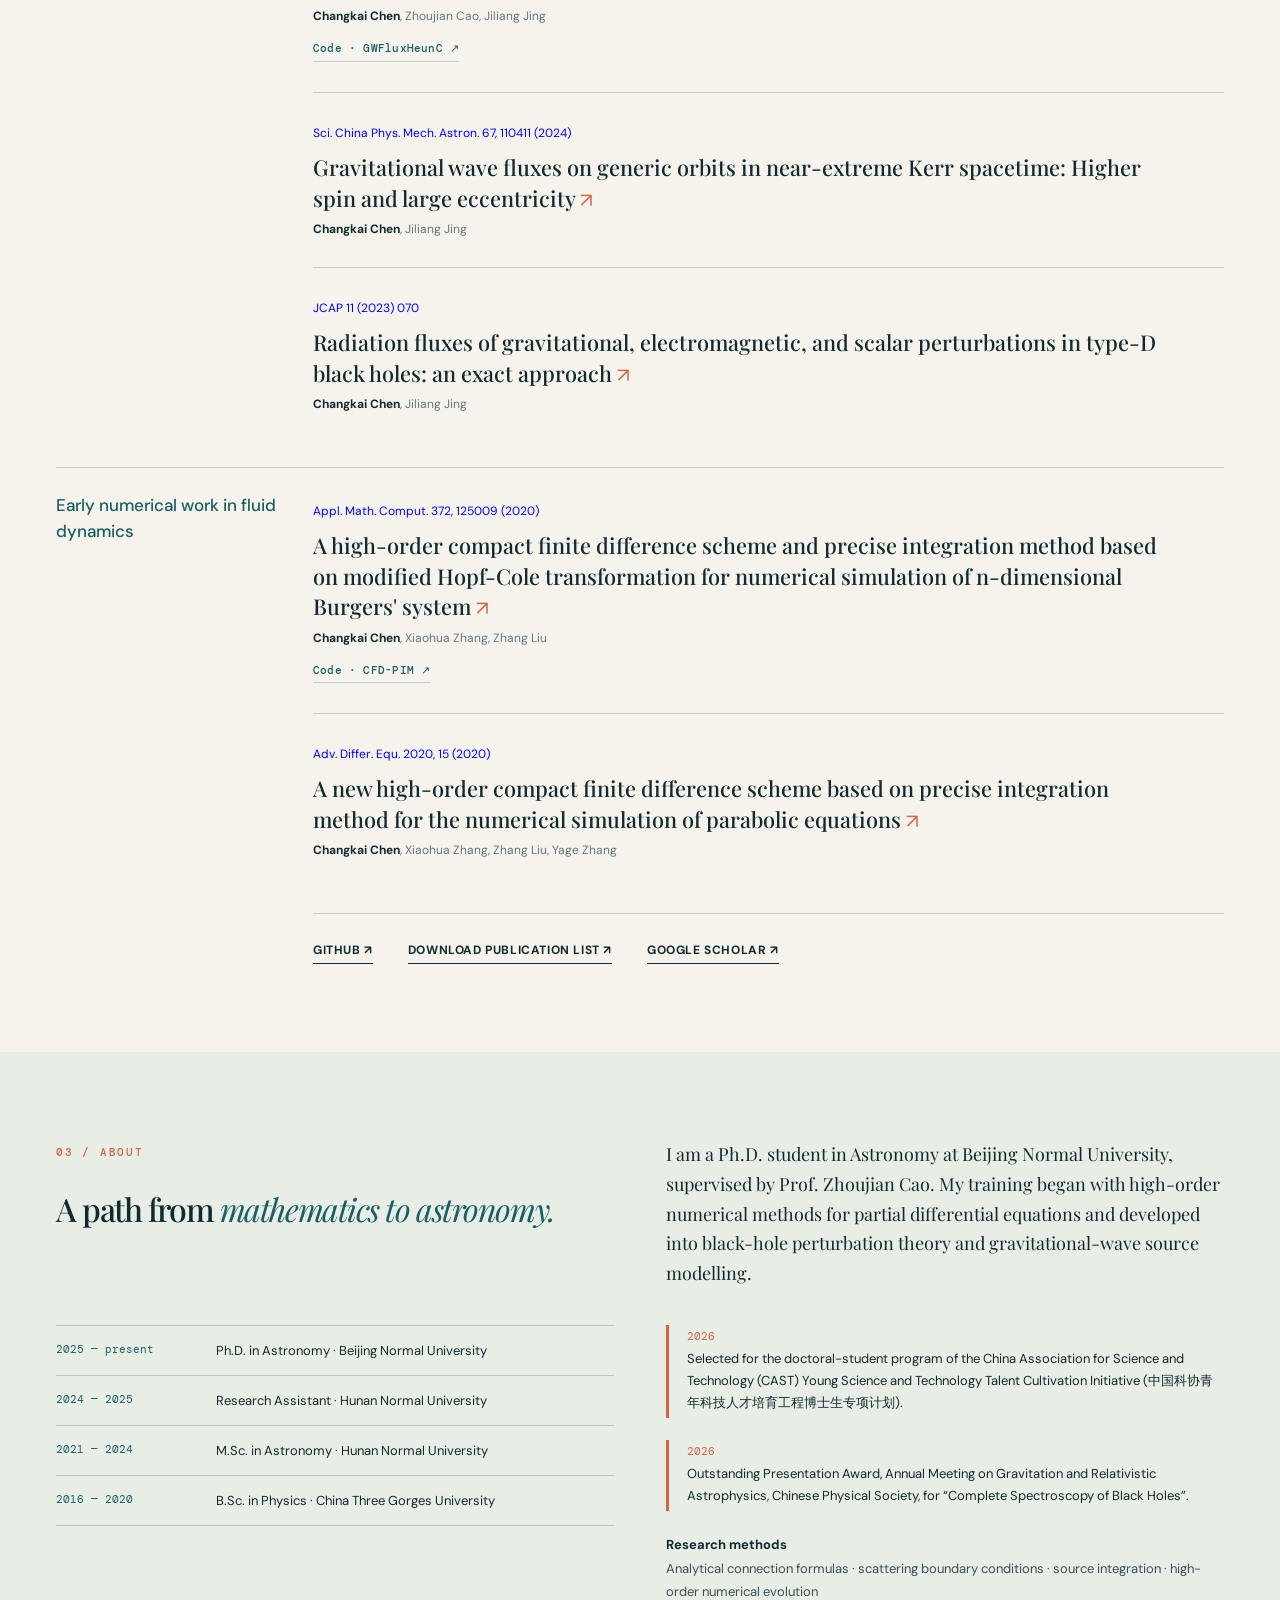
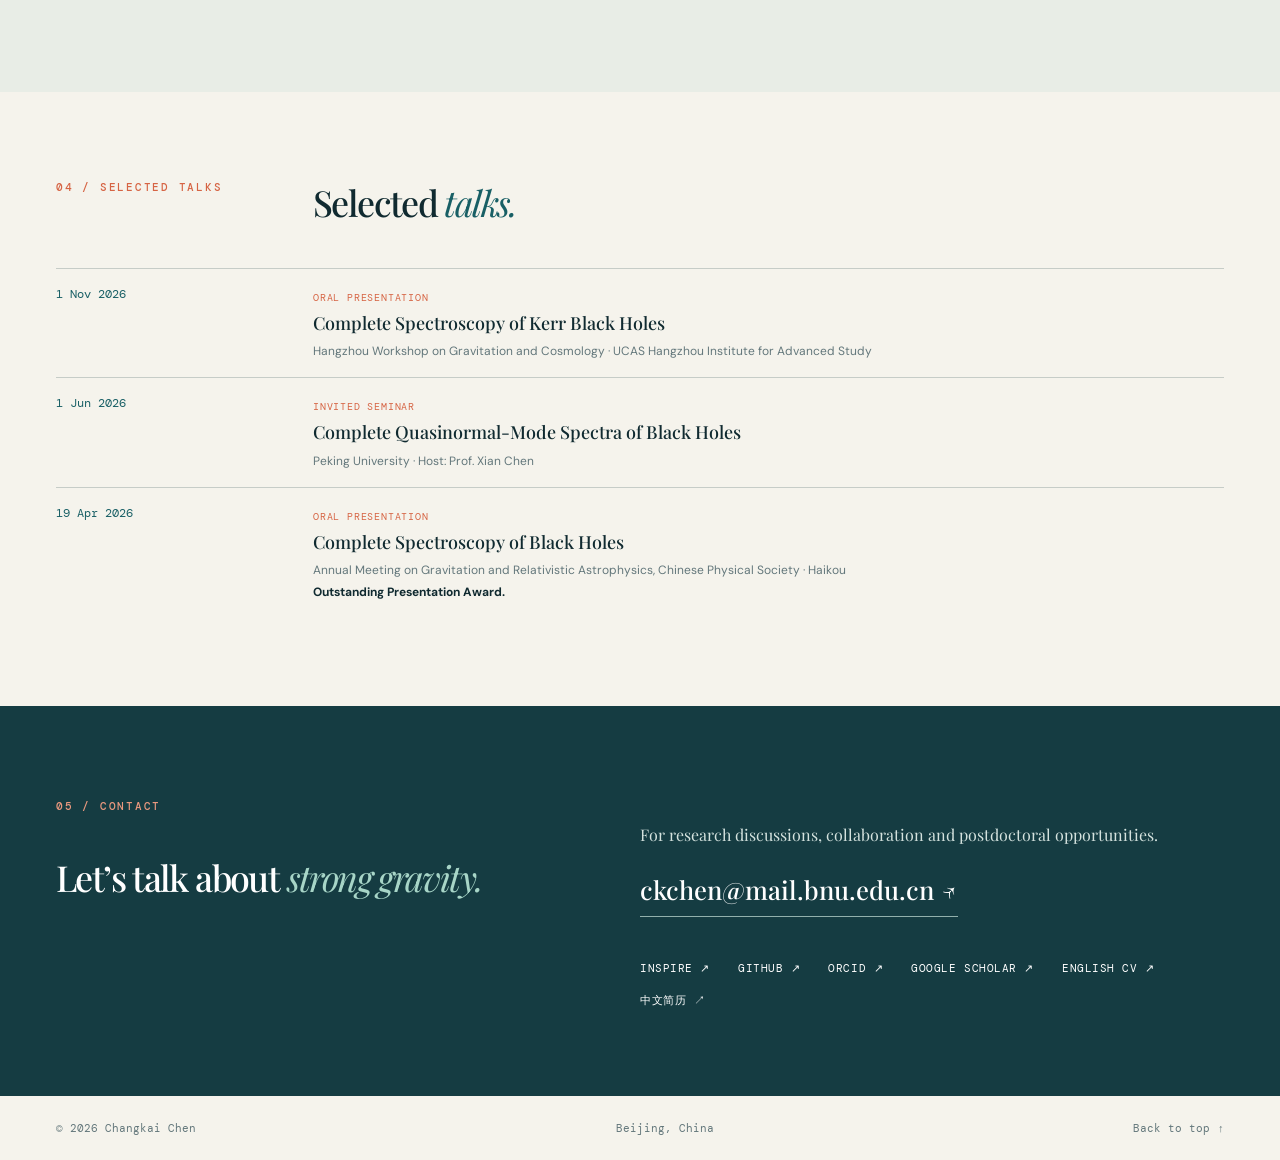
==== commit 63a8a126: "Link extremal Kerr paper to shared Complete-QNMs code" ====
--- a/index.html
+++ b/index.html
@@ -41,7 +41,7 @@
     <section class="feature-band"><div class="wrap feature-inner"><p class="feature-quote">Exact theory meets robust computation.</p><div><span>RESEARCH THROUGH-LINE</span><p>Strong-field regimes. Verifiable numerical results. Clear physical insight.</p></div></div></section>
     <section class="section pubs wrap" id="publications">
       <div class="section-head"><span class="index">02 / PUBLICATIONS</span><h2>Publications <em>by research area.</em></h2><p>Six first-author peer-reviewed articles and two first-author preprints. Code links accompany the relevant papers.</p></div>
-      <div class="pub-year pub-category"><span>Black hole spectroscopy</span><div class="pubs-in-year"><article><span class="pub-type">arXiv · Preprint</span><h3><a href="https://arxiv.org/abs/2610.39095" target="_blank" rel="noopener noreferrer">Complete quasinormal modes of Type-D black holes. II. Extremal Kerr black holes <span aria-hidden="true">↗</span></a></h3><p><strong>Changkai Chen</strong>, Xiaohua Zhang, Zhoujian Cao, Jiliang Jing</p></article><article><span class="pub-type">arXiv · Preprint</span><h3><a href="https://arxiv.org/abs/2609.39609" target="_blank" rel="noopener noreferrer">Complete total-transmission modes of Kerr black holes <span aria-hidden="true">↗</span></a></h3><p><strong>Changkai Chen</strong>, Xiaohua Zhang, Zhoujian Cao, Jiliang Jing, Sheng Long</p><div class="paper-resources"><a href="https://github.com/IronChen1/Complete-TTMs" target="_blank" rel="noopener noreferrer">Code &amp; data · Complete-TTMs <span aria-hidden="true">↗</span></a></div></article><article><a class="journal-citation" href="https://doi.org/10.1103/f8m8-vr4l" target="_blank" rel="noopener noreferrer">Phys. Rev. D 112, 103036 (2025)</a><h3><a href="https://doi.org/10.1103/f8m8-vr4l" target="_blank" rel="noopener noreferrer">Complete quasinormal modes of type-D black holes <span aria-hidden="true">↗</span></a></h3><p><strong>Changkai Chen</strong>, Jiliang Jing, Zhoujian Cao, Mengjie Wang</p><div class="paper-resources"><a href="https://github.com/IronChen1/Complete-QNMs" target="_blank" rel="noopener noreferrer">Code &amp; data · Complete-QNMs <span aria-hidden="true">↗</span></a></div></article></div></div>
+      <div class="pub-year pub-category"><span>Black hole spectroscopy</span><div class="pubs-in-year"><article><span class="pub-type">arXiv · Preprint</span><h3><a href="https://arxiv.org/abs/2610.39095" target="_blank" rel="noopener noreferrer">Complete quasinormal modes of Type-D black holes. II. Extremal Kerr black holes <span aria-hidden="true">↗</span></a></h3><p><strong>Changkai Chen</strong>, Xiaohua Zhang, Zhoujian Cao, Jiliang Jing</p><div class="paper-resources"><a href="https://github.com/IronChen1/Complete-QNMs" target="_blank" rel="noopener noreferrer">Code &amp; data · Complete-QNMs <span aria-hidden="true">↗</span></a></div></article><article><span class="pub-type">arXiv · Preprint</span><h3><a href="https://arxiv.org/abs/2609.39609" target="_blank" rel="noopener noreferrer">Complete total-transmission modes of Kerr black holes <span aria-hidden="true">↗</span></a></h3><p><strong>Changkai Chen</strong>, Xiaohua Zhang, Zhoujian Cao, Jiliang Jing, Sheng Long</p><div class="paper-resources"><a href="https://github.com/IronChen1/Complete-TTMs" target="_blank" rel="noopener noreferrer">Code &amp; data · Complete-TTMs <span aria-hidden="true">↗</span></a></div></article><article><a class="journal-citation" href="https://doi.org/10.1103/f8m8-vr4l" target="_blank" rel="noopener noreferrer">Phys. Rev. D 112, 103036 (2025)</a><h3><a href="https://doi.org/10.1103/f8m8-vr4l" target="_blank" rel="noopener noreferrer">Complete quasinormal modes of type-D black holes <span aria-hidden="true">↗</span></a></h3><p><strong>Changkai Chen</strong>, Jiliang Jing, Zhoujian Cao, Mengjie Wang</p><div class="paper-resources"><a href="https://github.com/IronChen1/Complete-QNMs" target="_blank" rel="noopener noreferrer">Code &amp; data · Complete-QNMs <span aria-hidden="true">↗</span></a></div></article></div></div>
       <div class="pub-year pub-category"><span>Radiation flux calculations</span><div class="pubs-in-year"><article><a class="journal-citation" href="https://doi.org/10.1103/nngm-dhpl" target="_blank" rel="noopener noreferrer">Phys. Rev. D 114, 063002 (2026)</a><h3><a href="https://doi.org/10.1103/nngm-dhpl" target="_blank" rel="noopener noreferrer">Efficient and stable computation of gravitational-wave fluxes from generic Kerr orbits via a unified Heun-function framework <span aria-hidden="true">↗</span></a></h3><p><strong>Changkai Chen</strong>, Zhoujian Cao, Jiliang Jing</p><div class="paper-resources"><a href="https://github.com/IronChen1/GWFluxHeunC" target="_blank" rel="noopener noreferrer">Code · GWFluxHeunC <span aria-hidden="true">↗</span></a></div></article><article><a class="journal-citation" href="https://doi.org/10.1007/s11433-024-2431-0" target="_blank" rel="noopener noreferrer">Sci. China Phys. Mech. Astron. 67, 110411 (2024)</a><h3><a href="https://doi.org/10.1007/s11433-024-2431-0" target="_blank" rel="noopener noreferrer">Gravitational wave fluxes on generic orbits in near-extreme Kerr spacetime: Higher spin and large eccentricity <span aria-hidden="true">↗</span></a></h3><p><strong>Changkai Chen</strong>, Jiliang Jing</p></article><article><a class="journal-citation" href="https://doi.org/10.1088/1475-7516/2023/11/070" target="_blank" rel="noopener noreferrer">JCAP 11 (2023) 070</a><h3><a href="https://doi.org/10.1088/1475-7516/2023/11/070" target="_blank" rel="noopener noreferrer">Radiation fluxes of gravitational, electromagnetic, and scalar perturbations in type-D black holes: an exact approach <span aria-hidden="true">↗</span></a></h3><p><strong>Changkai Chen</strong>, Jiliang Jing</p></article></div></div>
       <div class="pub-year pub-category"><span>Early numerical work in fluid dynamics</span><div class="pubs-in-year"><article><a class="journal-citation" href="https://doi.org/10.1016/j.amc.2019.125009" target="_blank" rel="noopener noreferrer">Appl. Math. Comput. 372, 125009 (2020)</a><h3><a href="https://doi.org/10.1016/j.amc.2019.125009" target="_blank" rel="noopener noreferrer">A high-order compact finite difference scheme and precise integration method based on modified Hopf-Cole transformation for numerical simulation of n-dimensional Burgers' system <span aria-hidden="true">↗</span></a></h3><p><strong>Changkai Chen</strong>, Xiaohua Zhang, Zhang Liu</p><div class="paper-resources"><a href="https://github.com/LzEfreet/CFD-PIM" target="_blank" rel="noopener noreferrer">Code · CFD-PIM <span aria-hidden="true">↗</span></a></div></article><article><a class="journal-citation" href="https://doi.org/10.1186/s13662-019-2484-7" target="_blank" rel="noopener noreferrer">Adv. Differ. Equ. 2020, 15 (2020)</a><h3><a href="https://doi.org/10.1186/s13662-019-2484-7" target="_blank" rel="noopener noreferrer">A new high-order compact finite difference scheme based on precise integration method for the numerical simulation of parabolic equations <span aria-hidden="true">↗</span></a></h3><p><strong>Changkai Chen</strong>, Xiaohua Zhang, Zhang Liu, Yage Zhang</p></article></div></div>
       <div class="publication-links"><a href="https://github.com/IronChen1" target="_blank" rel="noopener noreferrer">GitHub <span aria-hidden="true">↗</span></a><a href="assets/Publications_Changkai_Chen.pdf" download>Download publication list <span aria-hidden="true">↗</span></a><a href="https://scholar.google.com/citations?user=2WpuOF4AAAAJ" target="_blank" rel="noopener noreferrer">Google Scholar <span aria-hidden="true">↗</span></a></div>
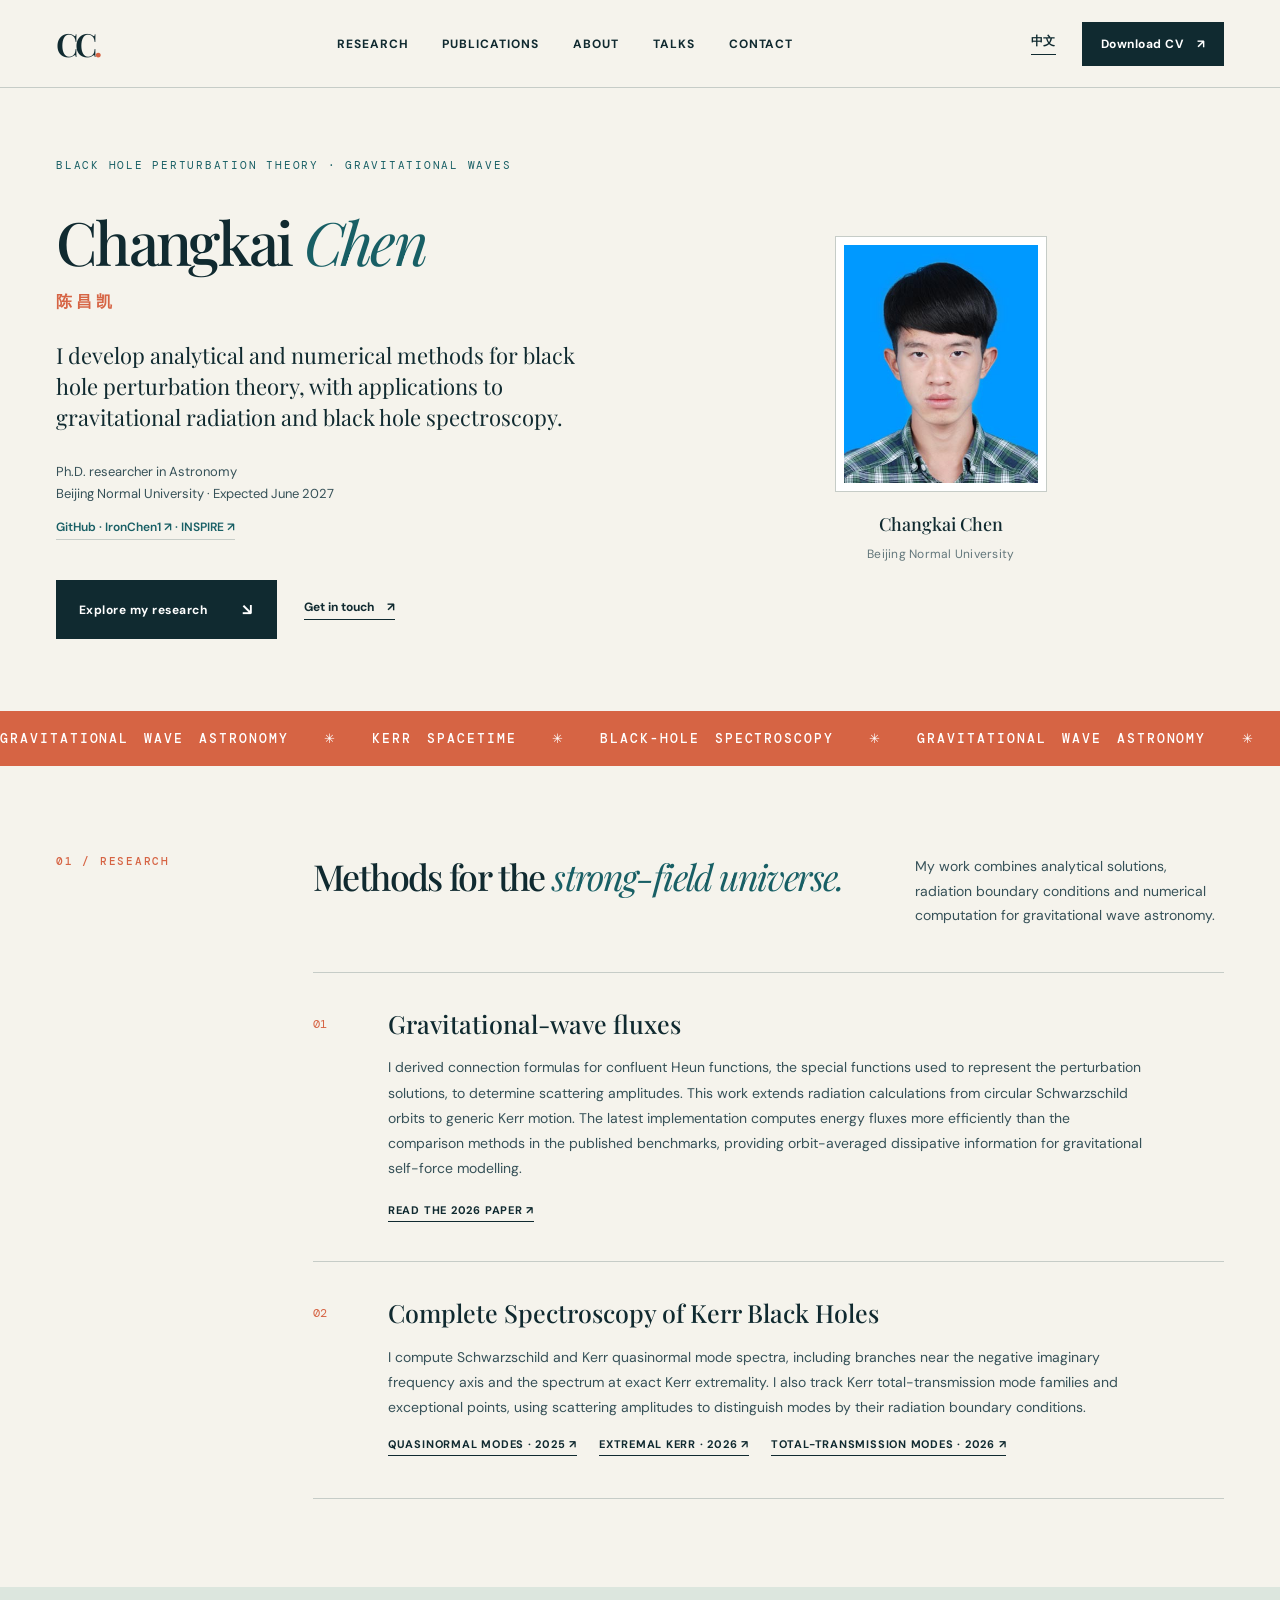
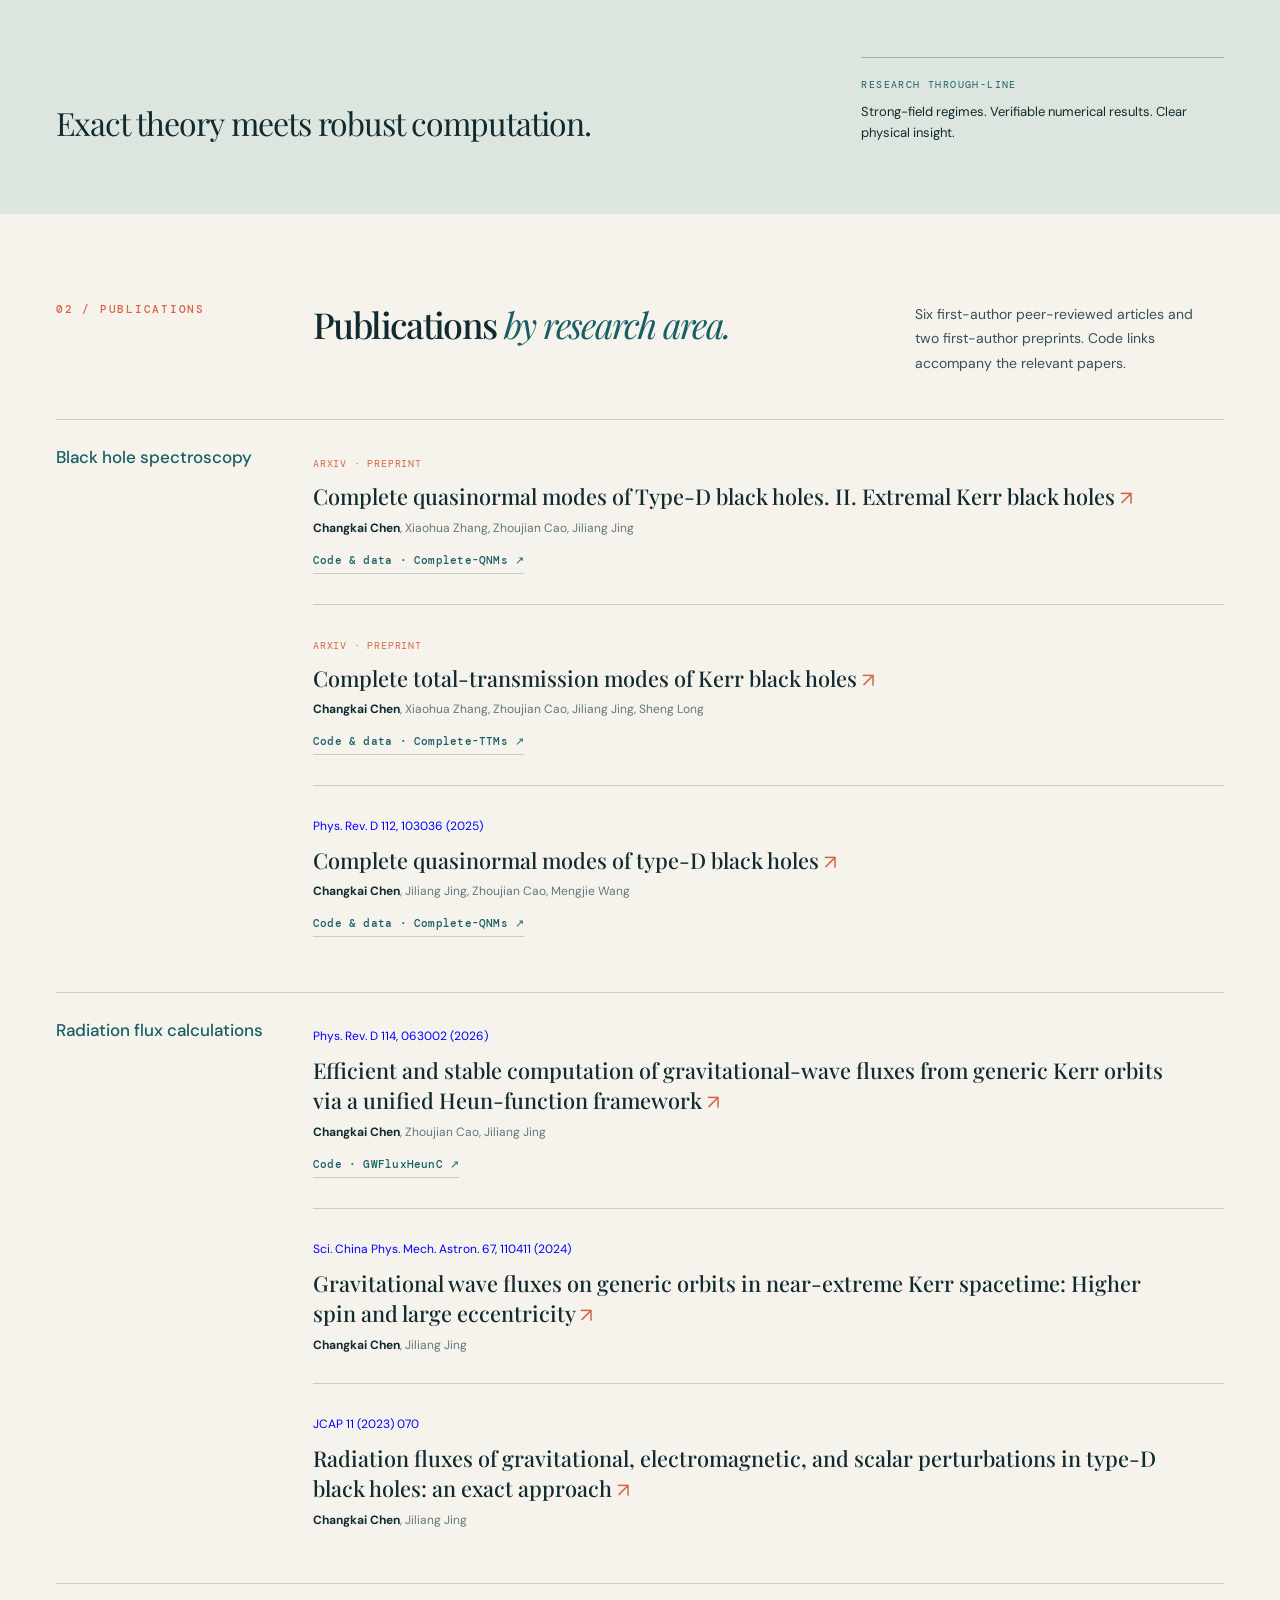
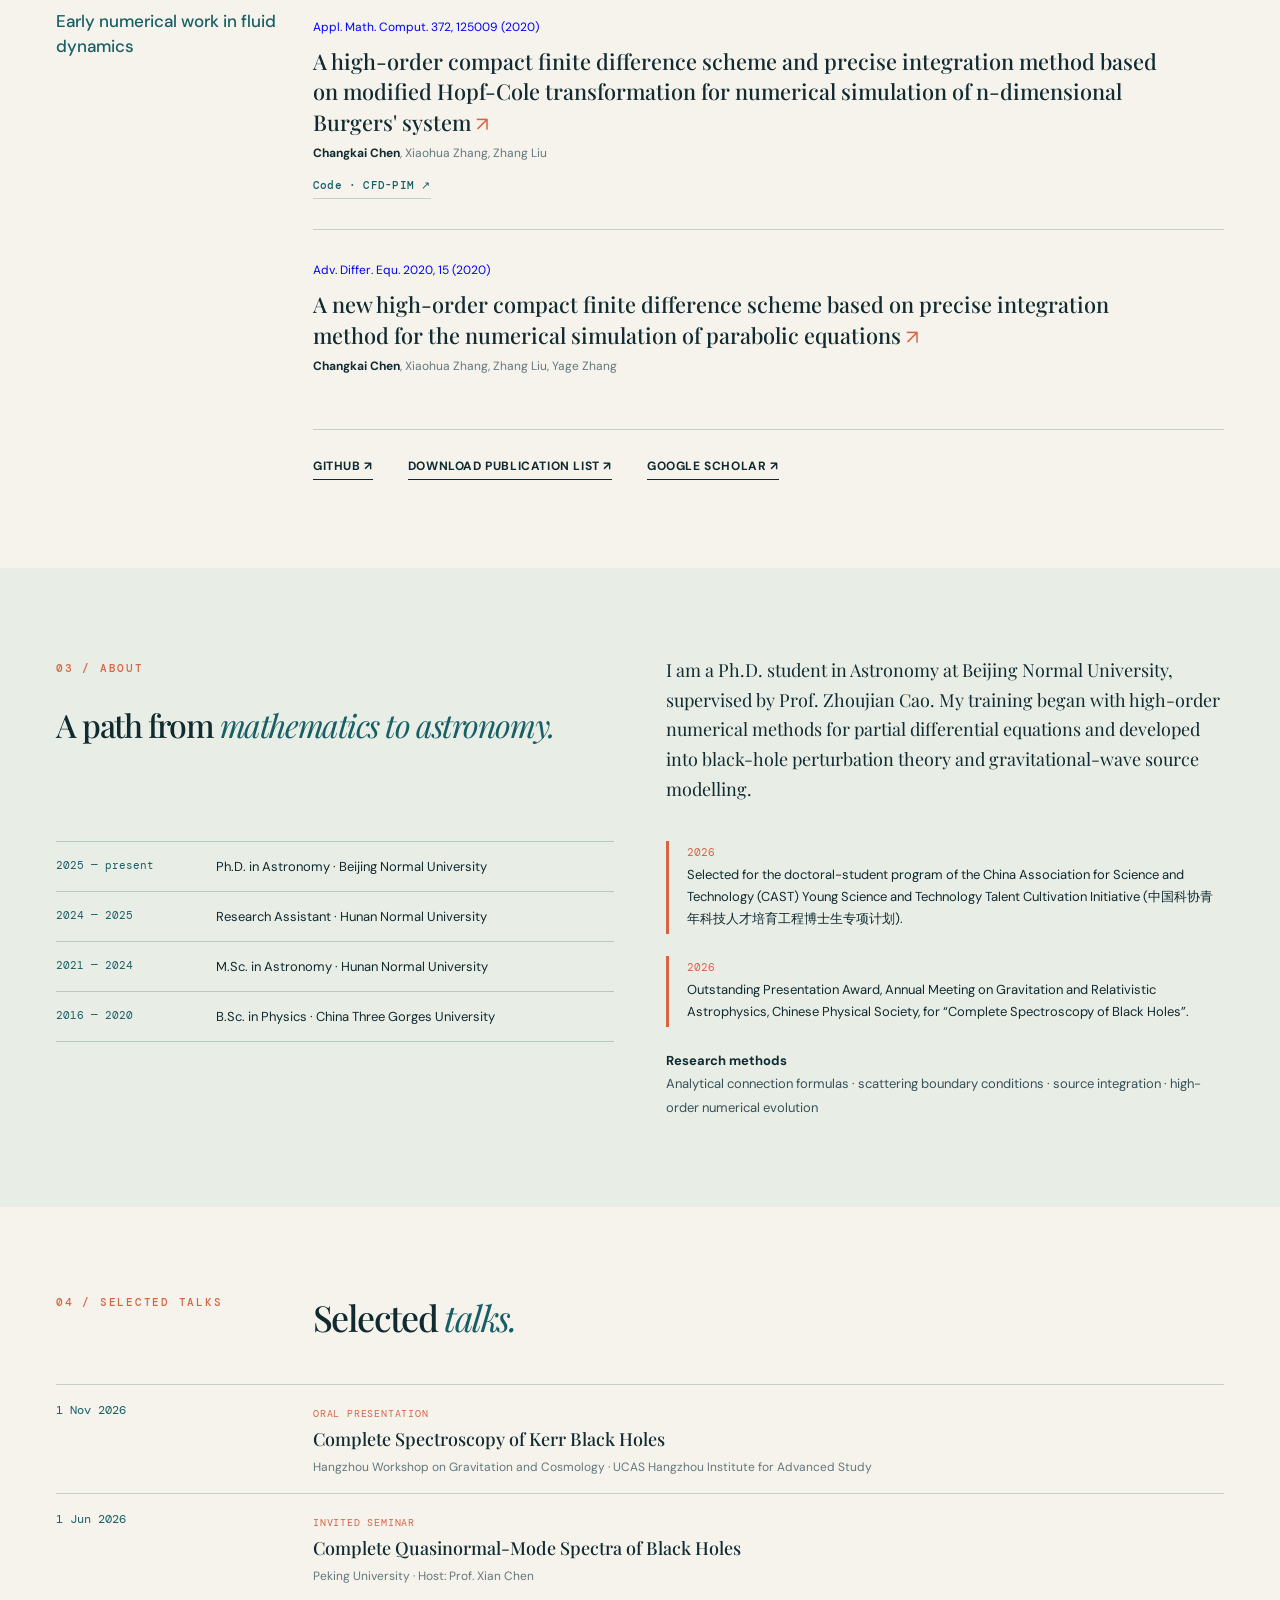
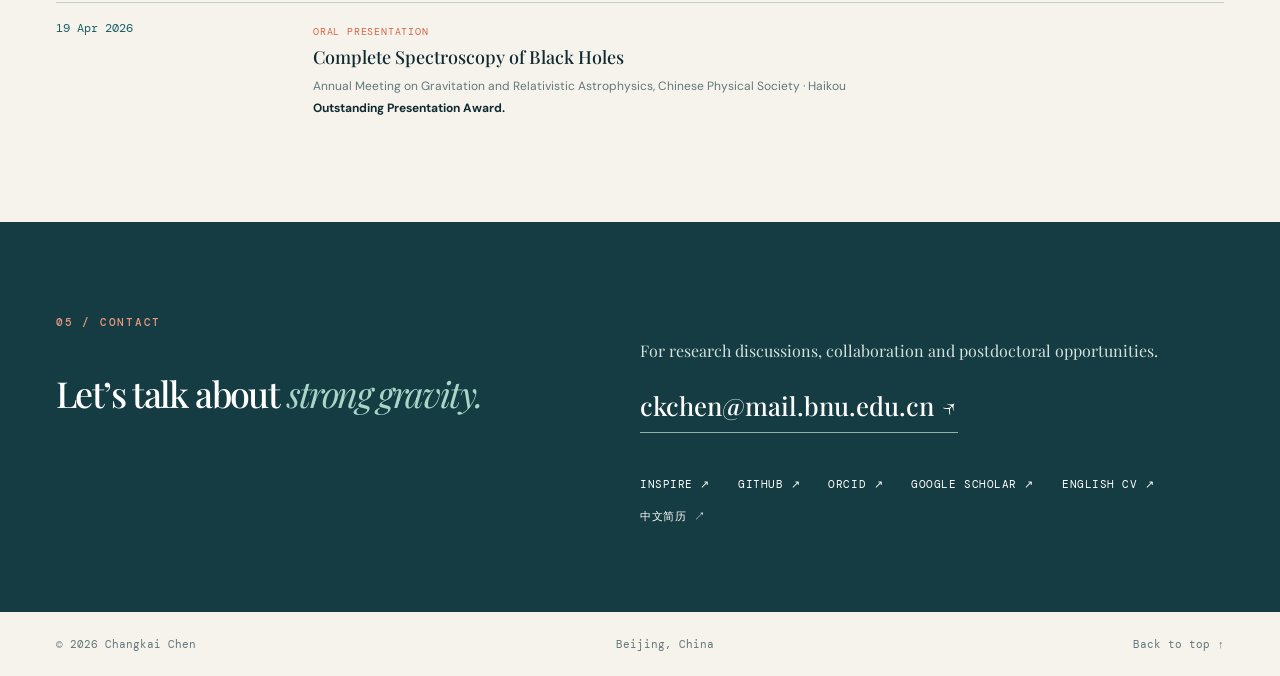
==== commit 0c384175: "Combine spectroscopy research and remove current-work section" ====
--- a/index.html
+++ b/index.html
@@ -7,7 +7,7 @@
   <title>Changkai Chen · Black holes & gravitational waves</title>
   <link rel="canonical" href="https://ironchen1.github.io/">
   <link rel="alternate" hreflang="zh" href="https://ironchen1.github.io/zh.html">
-  <link rel="stylesheet" href="styles.css?v=20261113b">
+  <link rel="stylesheet" href="styles.css?v=20261113c">
   <script type="application/ld+json">{"@context":"https://schema.org","@type":"Person","name":"Changkai Chen","alternateName":"陈昌凯","url":"https://ironchen1.github.io/","email":"mailto:ckchen@mail.bnu.edu.cn","affiliation":{"@type":"CollegeOrUniversity","name":"Beijing Normal University"},"sameAs":["https://www.researchgate.net/profile/Changkai-Chen","https://inspirehep.net/authors/2769419?ui-citation-summary=true","https://github.com/IronChen1","https://orcid.org/0000-0002-4023-0682","https://scholar.google.com/citations?user=2WpuOF4AAAAJ"],"knowsAbout":["Black-hole perturbation theory","Gravitational waves","Kerr black holes","Quasinormal modes"]}</script>
 </head>
 <body>
@@ -33,9 +33,9 @@
       <div class="section-head"><span class="index">01 / RESEARCH</span><h2>Methods for the <em>strong-field universe.</em></h2><p>My work combines analytical solutions, radiation boundary conditions and numerical computation for gravitational wave astronomy.</p></div>
       <div class="research-list">
         <article class="research-item"><span class="item-no">01</span><div><h3>Gravitational-wave fluxes</h3><p>I derived connection formulas for confluent Heun functions, the special functions used to represent the perturbation solutions, to determine scattering amplitudes. This work extends radiation calculations from circular Schwarzschild orbits to generic Kerr motion. The latest implementation computes energy fluxes more efficiently than the comparison methods in the published benchmarks, providing orbit-averaged dissipative information for gravitational self-force modelling.</p><a href="https://doi.org/10.1103/nngm-dhpl" target="_blank" rel="noopener noreferrer">Read the 2026 paper <span aria-hidden="true">↗</span></a></div></article>
-        <article class="research-item"><span class="item-no">02</span><div><h3>Black-hole quasinormal modes</h3><p>I compute Schwarzschild and Kerr quasinormal mode spectra, including branches near the negative imaginary frequency axis. Scattering amplitudes and radiation boundary conditions distinguish these modes from other spectral solutions. My recent work extends the calculation to exactly extremal Kerr black holes.</p><a href="https://doi.org/10.1103/f8m8-vr4l" target="_blank" rel="noopener noreferrer">Read the 2025 paper <span aria-hidden="true">↗</span></a> <span aria-hidden="true"> · </span><a href="https://arxiv.org/abs/2610.39095" target="_blank" rel="noopener noreferrer">Read the 2026 preprint <span aria-hidden="true">↗</span></a></div></article>
-        <article class="research-item"><span class="item-no">03</span><div><h3>Scattering & total-transmission modes</h3><p>I track continuous families of Kerr total-transmission modes, for which the relevant reflection amplitude vanishes, and study exceptional points where modes coalesce. This work complements the quasinormal mode calculations while retaining their distinct boundary conditions.</p><a href="https://arxiv.org/abs/2609.39609" target="_blank" rel="noopener noreferrer">Read the preprint <span aria-hidden="true">↗</span></a></div></article>
-<article class="research-item"><span class="item-no">04</span><div><h3>Current research</h3><p>I am finalizing manuscripts on quasinormal mode spectra of Reissner–Nordström and Kerr–Newman black holes, studying branches near the imaginary frequency axis and their continuation as charge and rotation vary. I am also developing efficient time domain methods for extreme mass ratio inspirals and investigating how spectral information enters ringdown waveforms.</p></div></article>
+        <article class="research-item"><span class="item-no">02</span><div><h3>Complete Spectroscopy of Kerr Black Holes</h3><p>I compute Schwarzschild and Kerr quasinormal mode spectra, including branches near the negative imaginary frequency axis and the spectrum at exact Kerr extremality. I also track Kerr total-transmission mode families and exceptional points, using scattering amplitudes to distinguish modes by their radiation boundary conditions.</p><div class="research-links"><a href="https://doi.org/10.1103/f8m8-vr4l" target="_blank" rel="noopener noreferrer">Quasinormal modes · 2025 <span aria-hidden="true">↗</span></a><a href="https://arxiv.org/abs/2610.39095" target="_blank" rel="noopener noreferrer">Extremal Kerr · 2026 <span aria-hidden="true">↗</span></a><a href="https://arxiv.org/abs/2609.39609" target="_blank" rel="noopener noreferrer">Total-transmission modes · 2026 <span aria-hidden="true">↗</span></a></div></div></article>
+
+
       </div>
     </section>
     <section class="feature-band"><div class="wrap feature-inner"><p class="feature-quote">Exact theory meets robust computation.</p><div><span>RESEARCH THROUGH-LINE</span><p>Strong-field regimes. Verifiable numerical results. Clear physical insight.</p></div></div></section>
--- a/styles.css
+++ b/styles.css
@@ -38,3 +38,5 @@
 .pub-category>span{font:500 17px/1.5 var(--sans);padding-right:24px;overflow-wrap:break-word}
 #talks .pub-year{padding:16px 0}#talks .pubs-in-year article{padding:0}#talks .pubs-in-year h3{font-size:18px;margin:5px 0 6px}#talks .pubs-in-year p{line-height:1.6;margin-top:3px}
 @media(max-width:720px){.pub-category{grid-template-columns:1fr;gap:14px}.pub-category>span{font-size:17px;padding-right:0}}
+
+.research-links{display:flex;flex-wrap:wrap;gap:14px 22px;align-items:baseline}
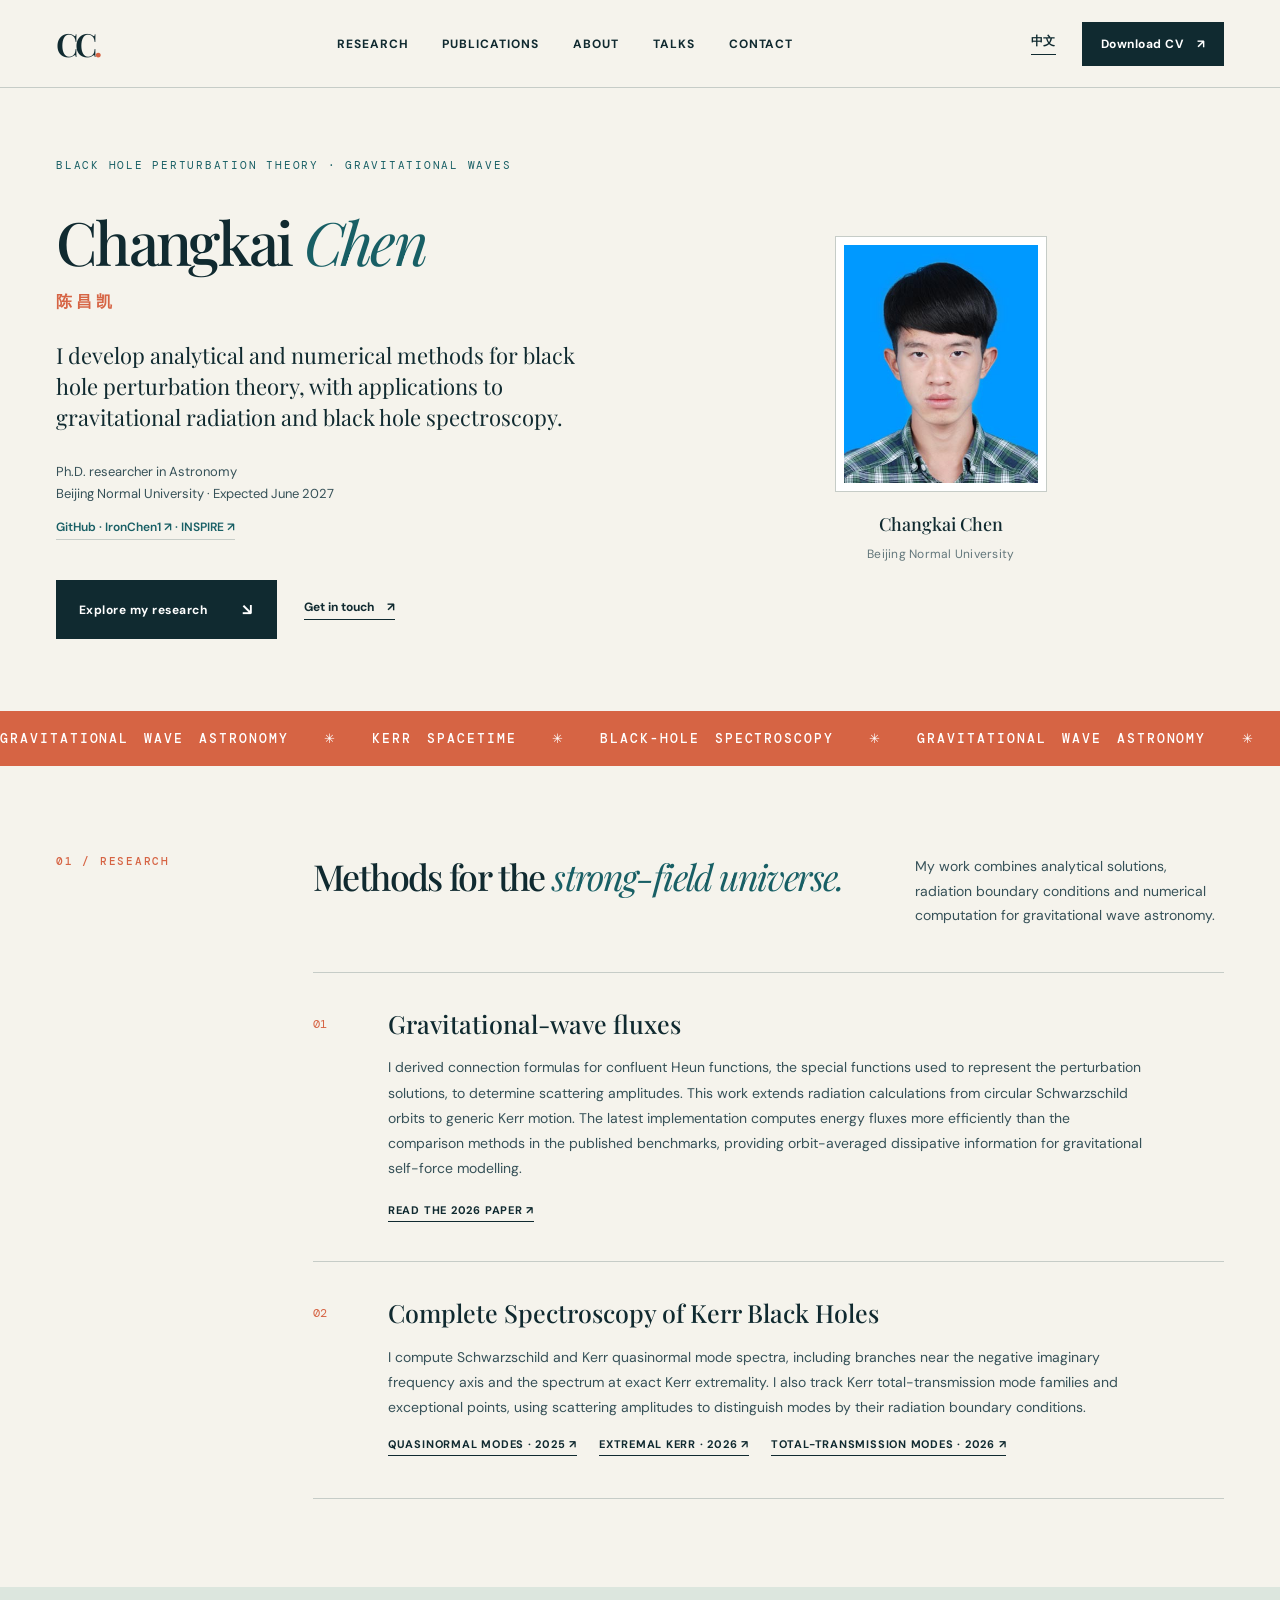
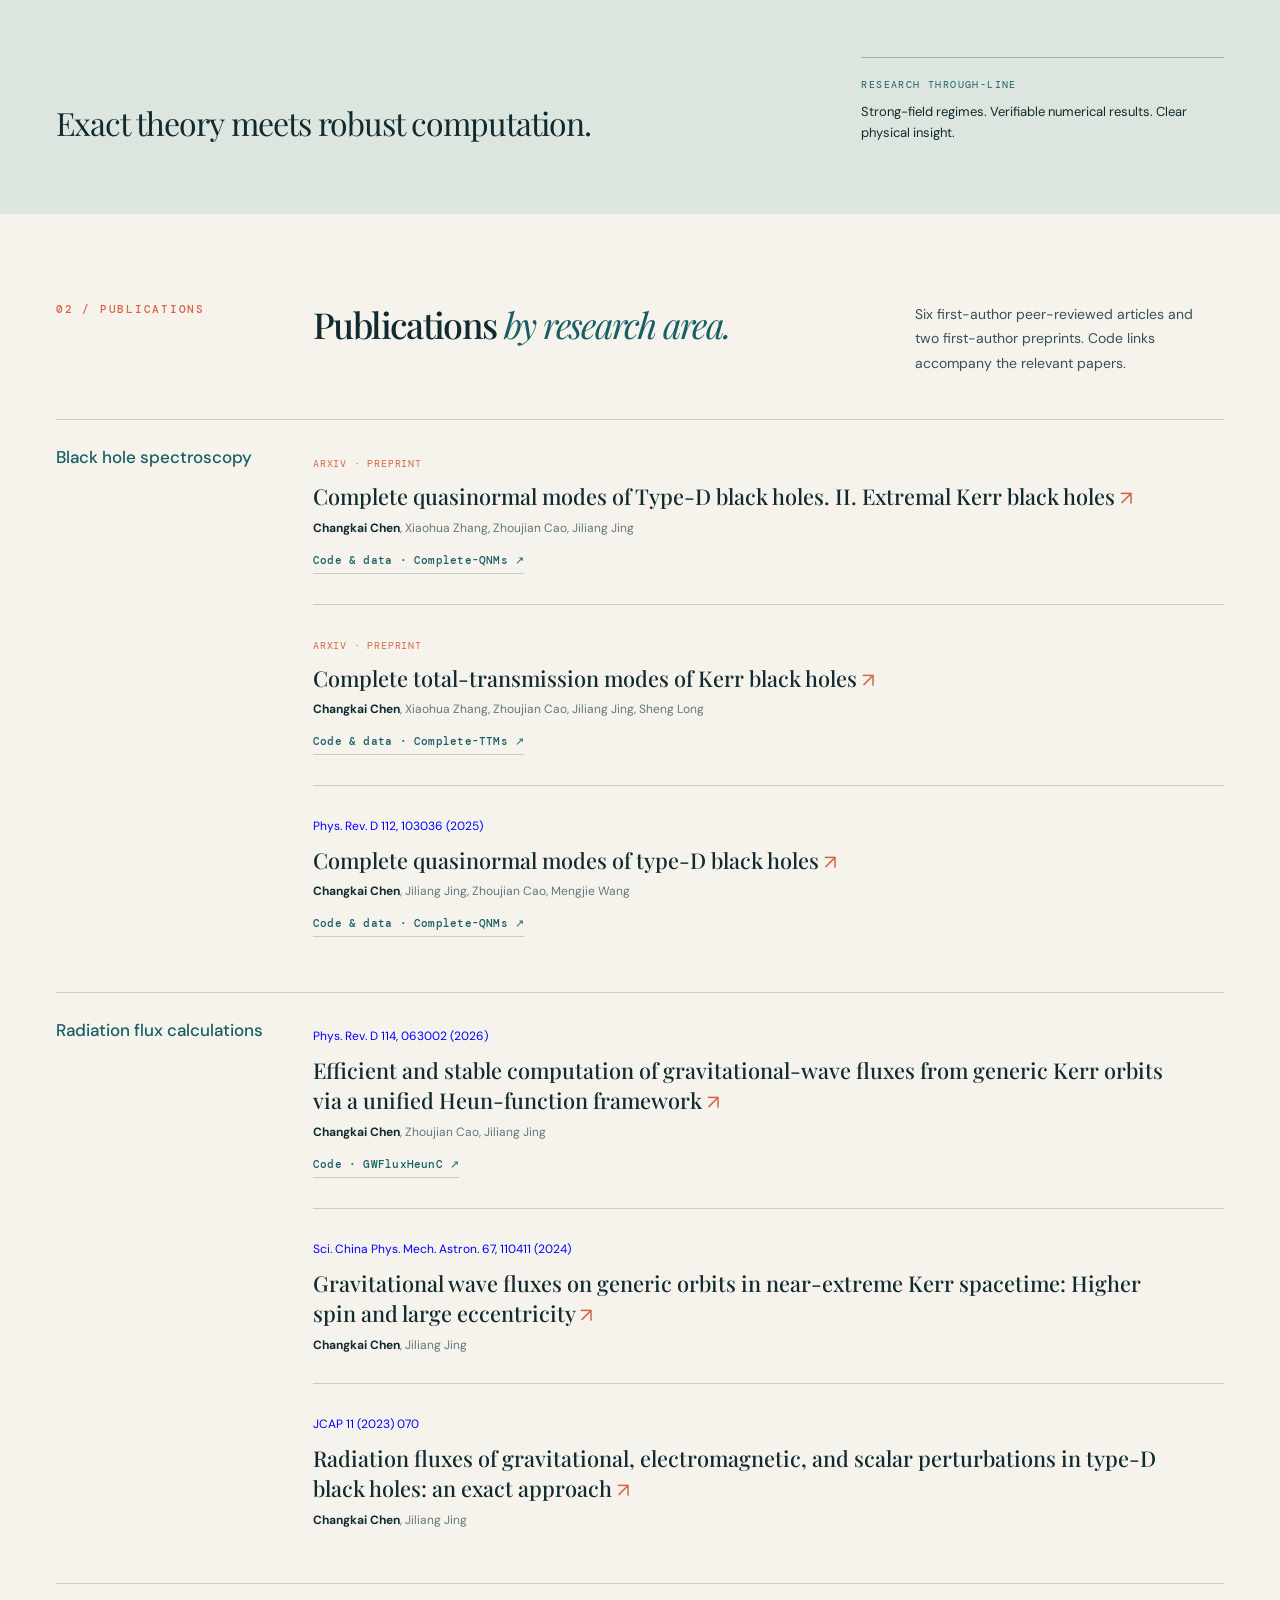
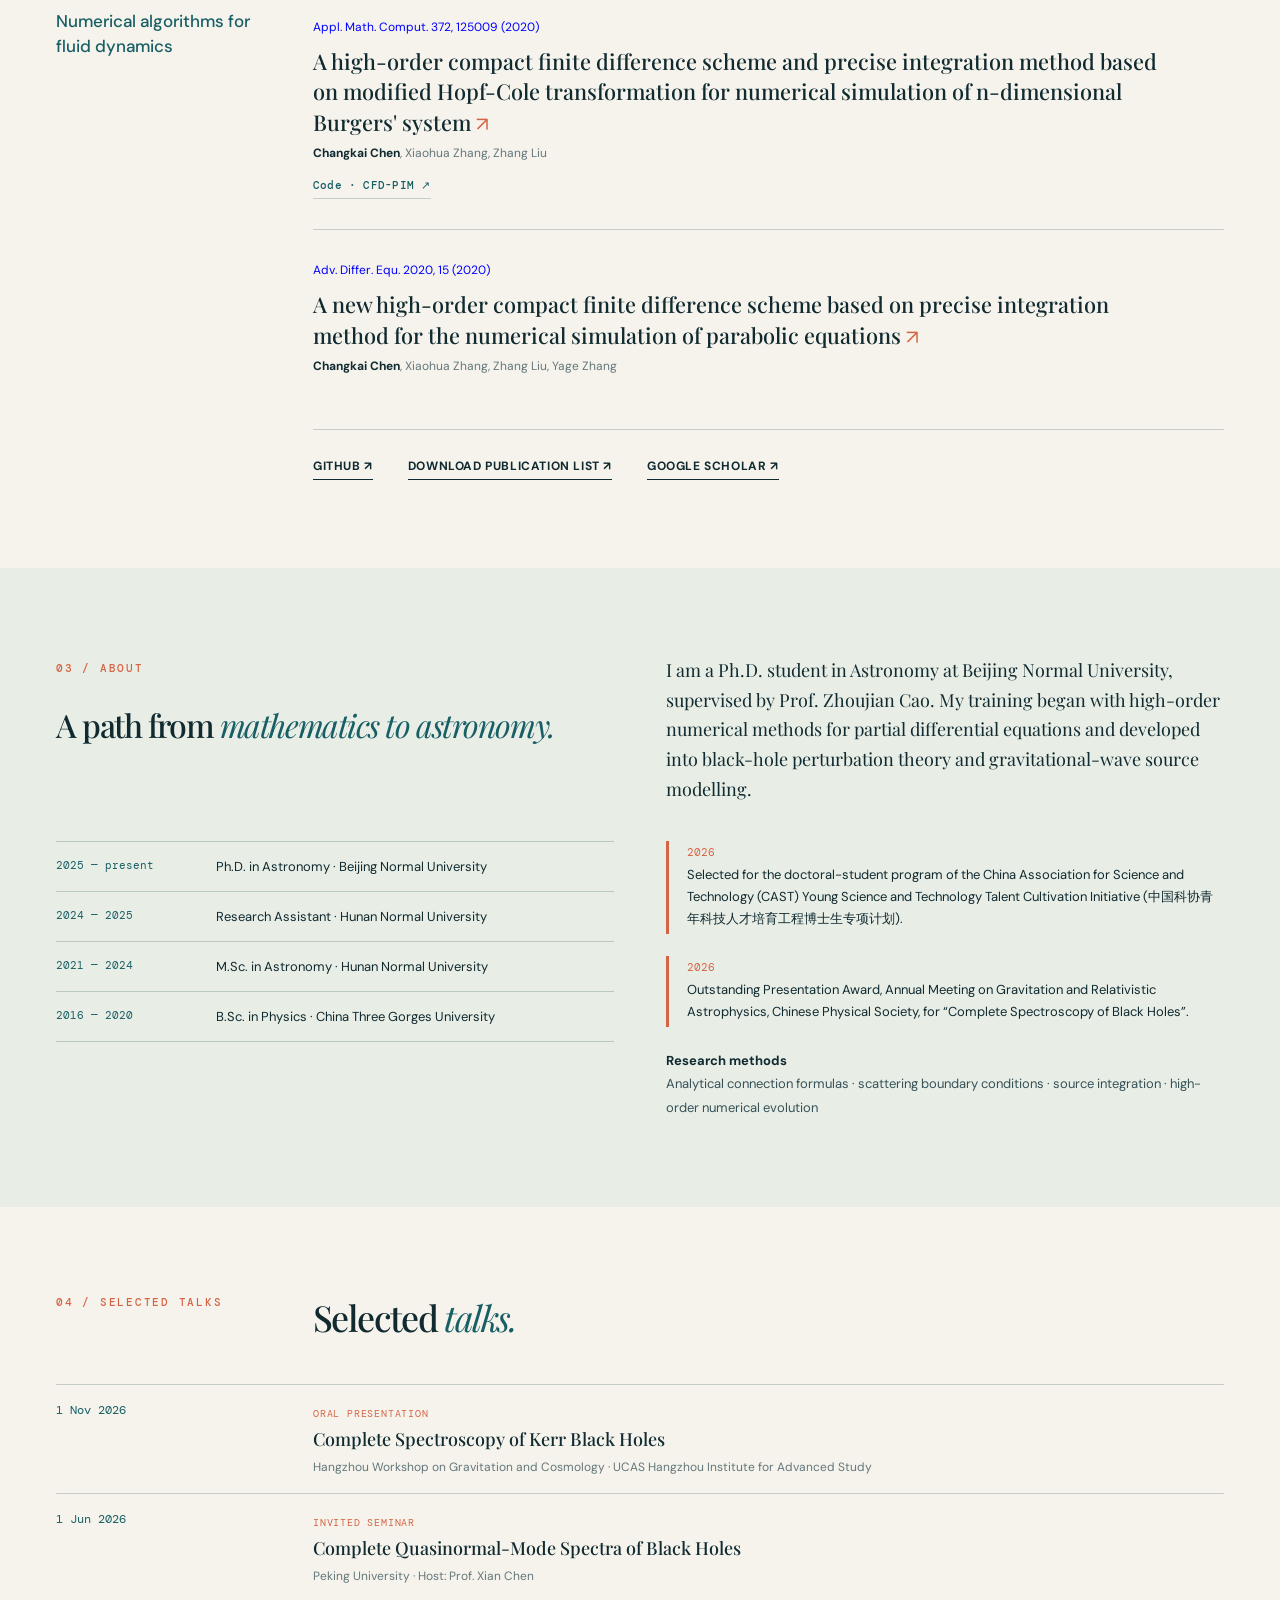
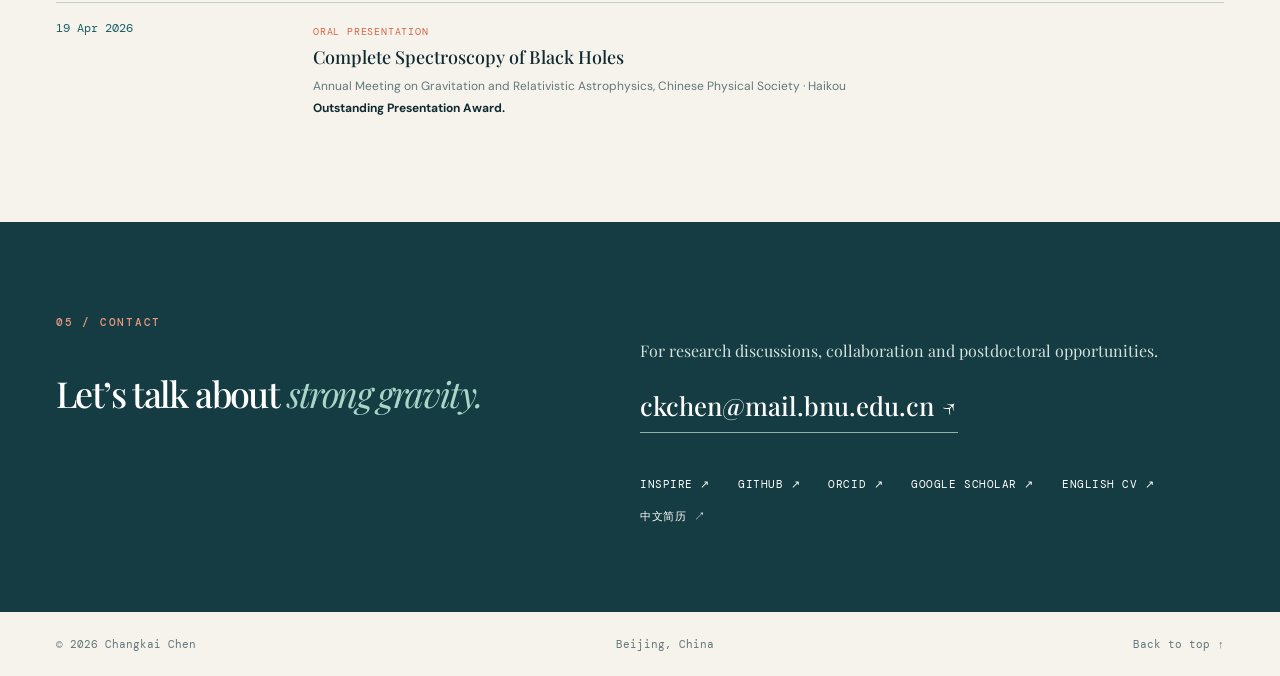
==== commit 0c2e16a2: "Rename fluid dynamics publication category" ====
--- a/index.html
+++ b/index.html
@@ -43,7 +43,7 @@
       <div class="section-head"><span class="index">02 / PUBLICATIONS</span><h2>Publications <em>by research area.</em></h2><p>Six first-author peer-reviewed articles and two first-author preprints. Code links accompany the relevant papers.</p></div>
       <div class="pub-year pub-category"><span>Black hole spectroscopy</span><div class="pubs-in-year"><article><span class="pub-type">arXiv · Preprint</span><h3><a href="https://arxiv.org/abs/2610.39095" target="_blank" rel="noopener noreferrer">Complete quasinormal modes of Type-D black holes. II. Extremal Kerr black holes <span aria-hidden="true">↗</span></a></h3><p><strong>Changkai Chen</strong>, Xiaohua Zhang, Zhoujian Cao, Jiliang Jing</p><div class="paper-resources"><a href="https://github.com/IronChen1/Complete-QNMs" target="_blank" rel="noopener noreferrer">Code &amp; data · Complete-QNMs <span aria-hidden="true">↗</span></a></div></article><article><span class="pub-type">arXiv · Preprint</span><h3><a href="https://arxiv.org/abs/2609.39609" target="_blank" rel="noopener noreferrer">Complete total-transmission modes of Kerr black holes <span aria-hidden="true">↗</span></a></h3><p><strong>Changkai Chen</strong>, Xiaohua Zhang, Zhoujian Cao, Jiliang Jing, Sheng Long</p><div class="paper-resources"><a href="https://github.com/IronChen1/Complete-TTMs" target="_blank" rel="noopener noreferrer">Code &amp; data · Complete-TTMs <span aria-hidden="true">↗</span></a></div></article><article><a class="journal-citation" href="https://doi.org/10.1103/f8m8-vr4l" target="_blank" rel="noopener noreferrer">Phys. Rev. D 112, 103036 (2025)</a><h3><a href="https://doi.org/10.1103/f8m8-vr4l" target="_blank" rel="noopener noreferrer">Complete quasinormal modes of type-D black holes <span aria-hidden="true">↗</span></a></h3><p><strong>Changkai Chen</strong>, Jiliang Jing, Zhoujian Cao, Mengjie Wang</p><div class="paper-resources"><a href="https://github.com/IronChen1/Complete-QNMs" target="_blank" rel="noopener noreferrer">Code &amp; data · Complete-QNMs <span aria-hidden="true">↗</span></a></div></article></div></div>
       <div class="pub-year pub-category"><span>Radiation flux calculations</span><div class="pubs-in-year"><article><a class="journal-citation" href="https://doi.org/10.1103/nngm-dhpl" target="_blank" rel="noopener noreferrer">Phys. Rev. D 114, 063002 (2026)</a><h3><a href="https://doi.org/10.1103/nngm-dhpl" target="_blank" rel="noopener noreferrer">Efficient and stable computation of gravitational-wave fluxes from generic Kerr orbits via a unified Heun-function framework <span aria-hidden="true">↗</span></a></h3><p><strong>Changkai Chen</strong>, Zhoujian Cao, Jiliang Jing</p><div class="paper-resources"><a href="https://github.com/IronChen1/GWFluxHeunC" target="_blank" rel="noopener noreferrer">Code · GWFluxHeunC <span aria-hidden="true">↗</span></a></div></article><article><a class="journal-citation" href="https://doi.org/10.1007/s11433-024-2431-0" target="_blank" rel="noopener noreferrer">Sci. China Phys. Mech. Astron. 67, 110411 (2024)</a><h3><a href="https://doi.org/10.1007/s11433-024-2431-0" target="_blank" rel="noopener noreferrer">Gravitational wave fluxes on generic orbits in near-extreme Kerr spacetime: Higher spin and large eccentricity <span aria-hidden="true">↗</span></a></h3><p><strong>Changkai Chen</strong>, Jiliang Jing</p></article><article><a class="journal-citation" href="https://doi.org/10.1088/1475-7516/2023/11/070" target="_blank" rel="noopener noreferrer">JCAP 11 (2023) 070</a><h3><a href="https://doi.org/10.1088/1475-7516/2023/11/070" target="_blank" rel="noopener noreferrer">Radiation fluxes of gravitational, electromagnetic, and scalar perturbations in type-D black holes: an exact approach <span aria-hidden="true">↗</span></a></h3><p><strong>Changkai Chen</strong>, Jiliang Jing</p></article></div></div>
-      <div class="pub-year pub-category"><span>Early numerical work in fluid dynamics</span><div class="pubs-in-year"><article><a class="journal-citation" href="https://doi.org/10.1016/j.amc.2019.125009" target="_blank" rel="noopener noreferrer">Appl. Math. Comput. 372, 125009 (2020)</a><h3><a href="https://doi.org/10.1016/j.amc.2019.125009" target="_blank" rel="noopener noreferrer">A high-order compact finite difference scheme and precise integration method based on modified Hopf-Cole transformation for numerical simulation of n-dimensional Burgers' system <span aria-hidden="true">↗</span></a></h3><p><strong>Changkai Chen</strong>, Xiaohua Zhang, Zhang Liu</p><div class="paper-resources"><a href="https://github.com/LzEfreet/CFD-PIM" target="_blank" rel="noopener noreferrer">Code · CFD-PIM <span aria-hidden="true">↗</span></a></div></article><article><a class="journal-citation" href="https://doi.org/10.1186/s13662-019-2484-7" target="_blank" rel="noopener noreferrer">Adv. Differ. Equ. 2020, 15 (2020)</a><h3><a href="https://doi.org/10.1186/s13662-019-2484-7" target="_blank" rel="noopener noreferrer">A new high-order compact finite difference scheme based on precise integration method for the numerical simulation of parabolic equations <span aria-hidden="true">↗</span></a></h3><p><strong>Changkai Chen</strong>, Xiaohua Zhang, Zhang Liu, Yage Zhang</p></article></div></div>
+      <div class="pub-year pub-category"><span>Numerical algorithms for fluid dynamics</span><div class="pubs-in-year"><article><a class="journal-citation" href="https://doi.org/10.1016/j.amc.2019.125009" target="_blank" rel="noopener noreferrer">Appl. Math. Comput. 372, 125009 (2020)</a><h3><a href="https://doi.org/10.1016/j.amc.2019.125009" target="_blank" rel="noopener noreferrer">A high-order compact finite difference scheme and precise integration method based on modified Hopf-Cole transformation for numerical simulation of n-dimensional Burgers' system <span aria-hidden="true">↗</span></a></h3><p><strong>Changkai Chen</strong>, Xiaohua Zhang, Zhang Liu</p><div class="paper-resources"><a href="https://github.com/LzEfreet/CFD-PIM" target="_blank" rel="noopener noreferrer">Code · CFD-PIM <span aria-hidden="true">↗</span></a></div></article><article><a class="journal-citation" href="https://doi.org/10.1186/s13662-019-2484-7" target="_blank" rel="noopener noreferrer">Adv. Differ. Equ. 2020, 15 (2020)</a><h3><a href="https://doi.org/10.1186/s13662-019-2484-7" target="_blank" rel="noopener noreferrer">A new high-order compact finite difference scheme based on precise integration method for the numerical simulation of parabolic equations <span aria-hidden="true">↗</span></a></h3><p><strong>Changkai Chen</strong>, Xiaohua Zhang, Zhang Liu, Yage Zhang</p></article></div></div>
       <div class="publication-links"><a href="https://github.com/IronChen1" target="_blank" rel="noopener noreferrer">GitHub <span aria-hidden="true">↗</span></a><a href="assets/Publications_Changkai_Chen.pdf" download>Download publication list <span aria-hidden="true">↗</span></a><a href="https://scholar.google.com/citations?user=2WpuOF4AAAAJ" target="_blank" rel="noopener noreferrer">Google Scholar <span aria-hidden="true">↗</span></a></div>
     </section>
     <section class="section about" id="about"><div class="wrap about-grid"><div class="about-title"><span class="index">03 / ABOUT</span><h2>A path from <em>mathematics to astronomy.</em></h2></div><p class="about-intro">I am a Ph.D. student in Astronomy at Beijing Normal University, supervised by Prof. Zhoujian Cao. My training began with high-order numerical methods for partial differential equations and developed into black-hole perturbation theory and gravitational-wave source modelling.</p><div class="timeline"><div><time>2025 — present</time><span>Ph.D. in Astronomy · Beijing Normal University</span></div><div><time>2024 — 2025</time><span>Research Assistant · Hunan Normal University</span></div><div><time>2021 — 2024</time><span>M.Sc. in Astronomy · Hunan Normal University</span></div><div><time>2016 — 2020</time><span>B.Sc. in Physics · China Three Gorges University</span></div></div><div class="about-highlights"><p class="award"><span>2026</span> Selected for the doctoral-student program of the China Association for Science and Technology (CAST) Young Science and Technology Talent Cultivation Initiative (中国科协青年科技人才培育工程博士生专项计划).</p><p class="award"><span>2026</span> Outstanding Presentation Award, Annual Meeting on Gravitation and Relativistic Astrophysics, Chinese Physical Society, for “Complete Spectroscopy of Black Holes”.</p><p class="methods"><strong>Research methods</strong><br>Analytical connection formulas · scattering boundary conditions · source integration · high-order numerical evolution</p></div></div></section>
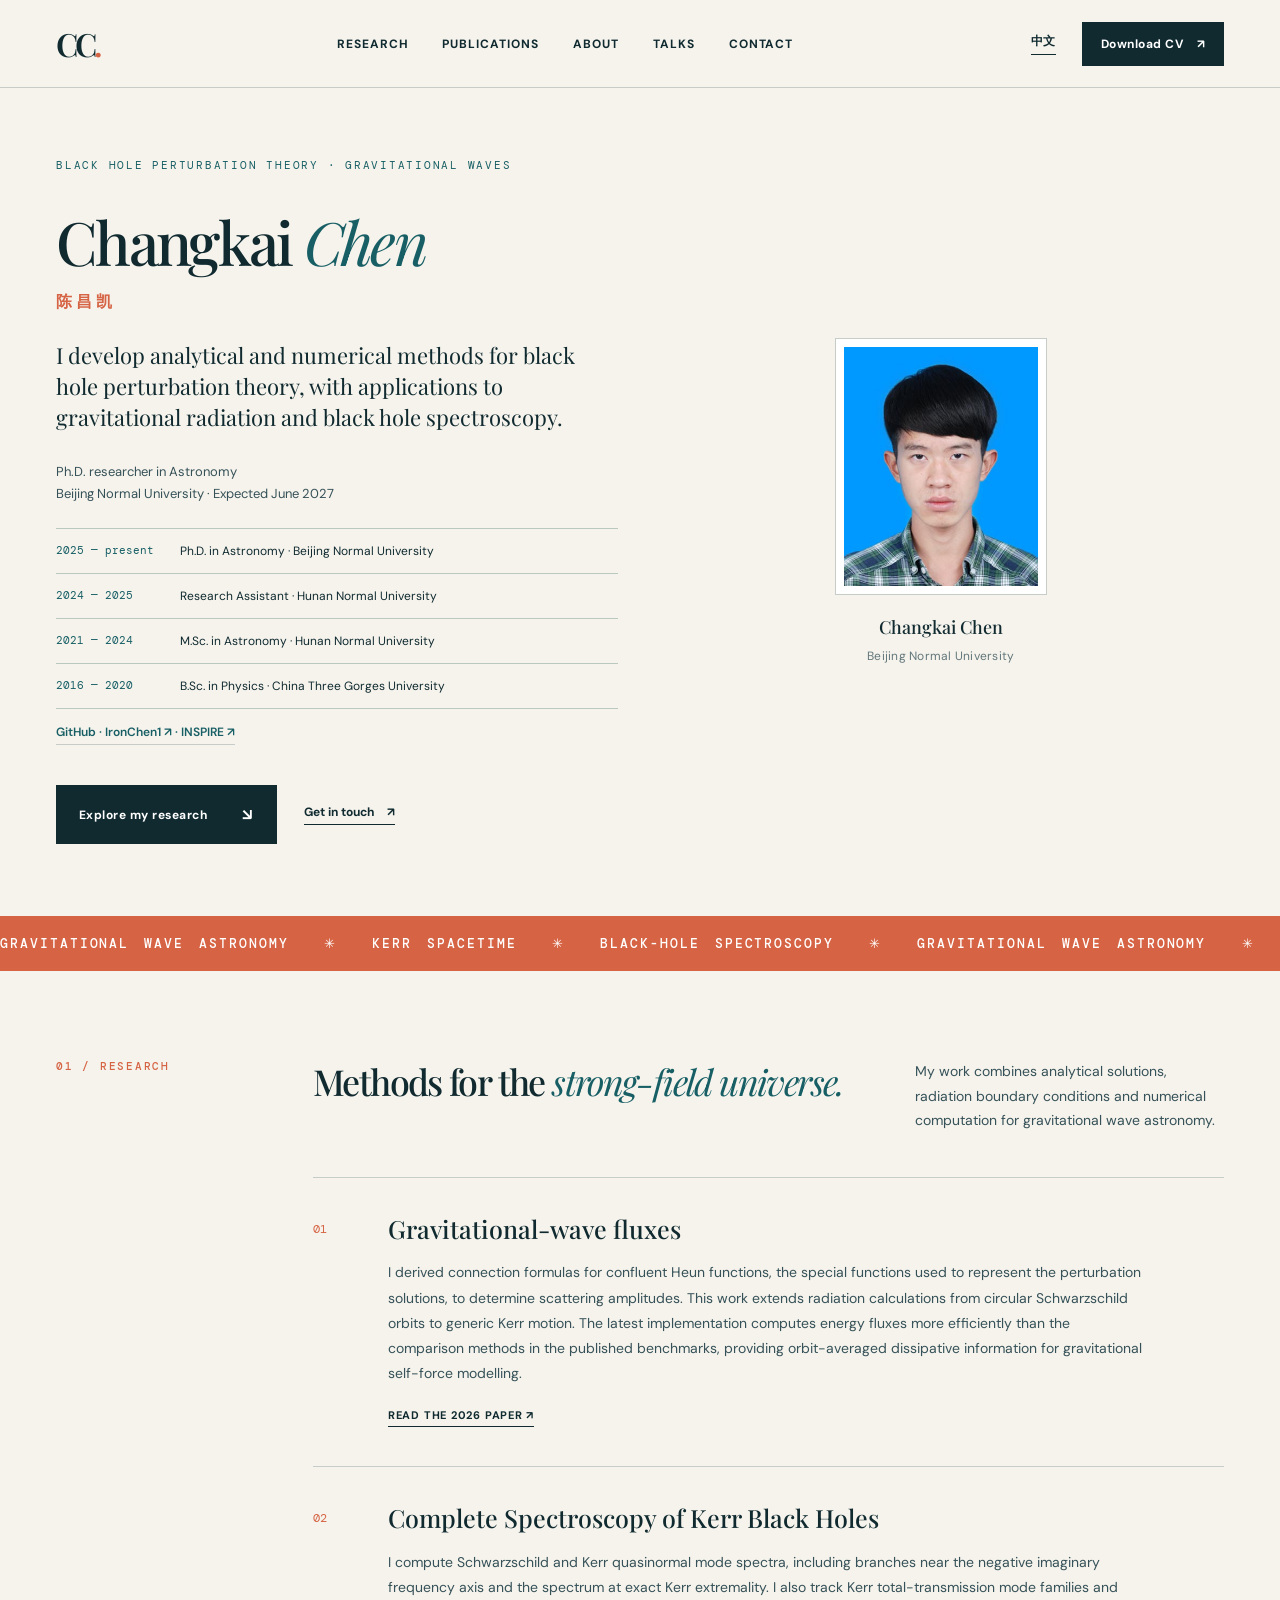
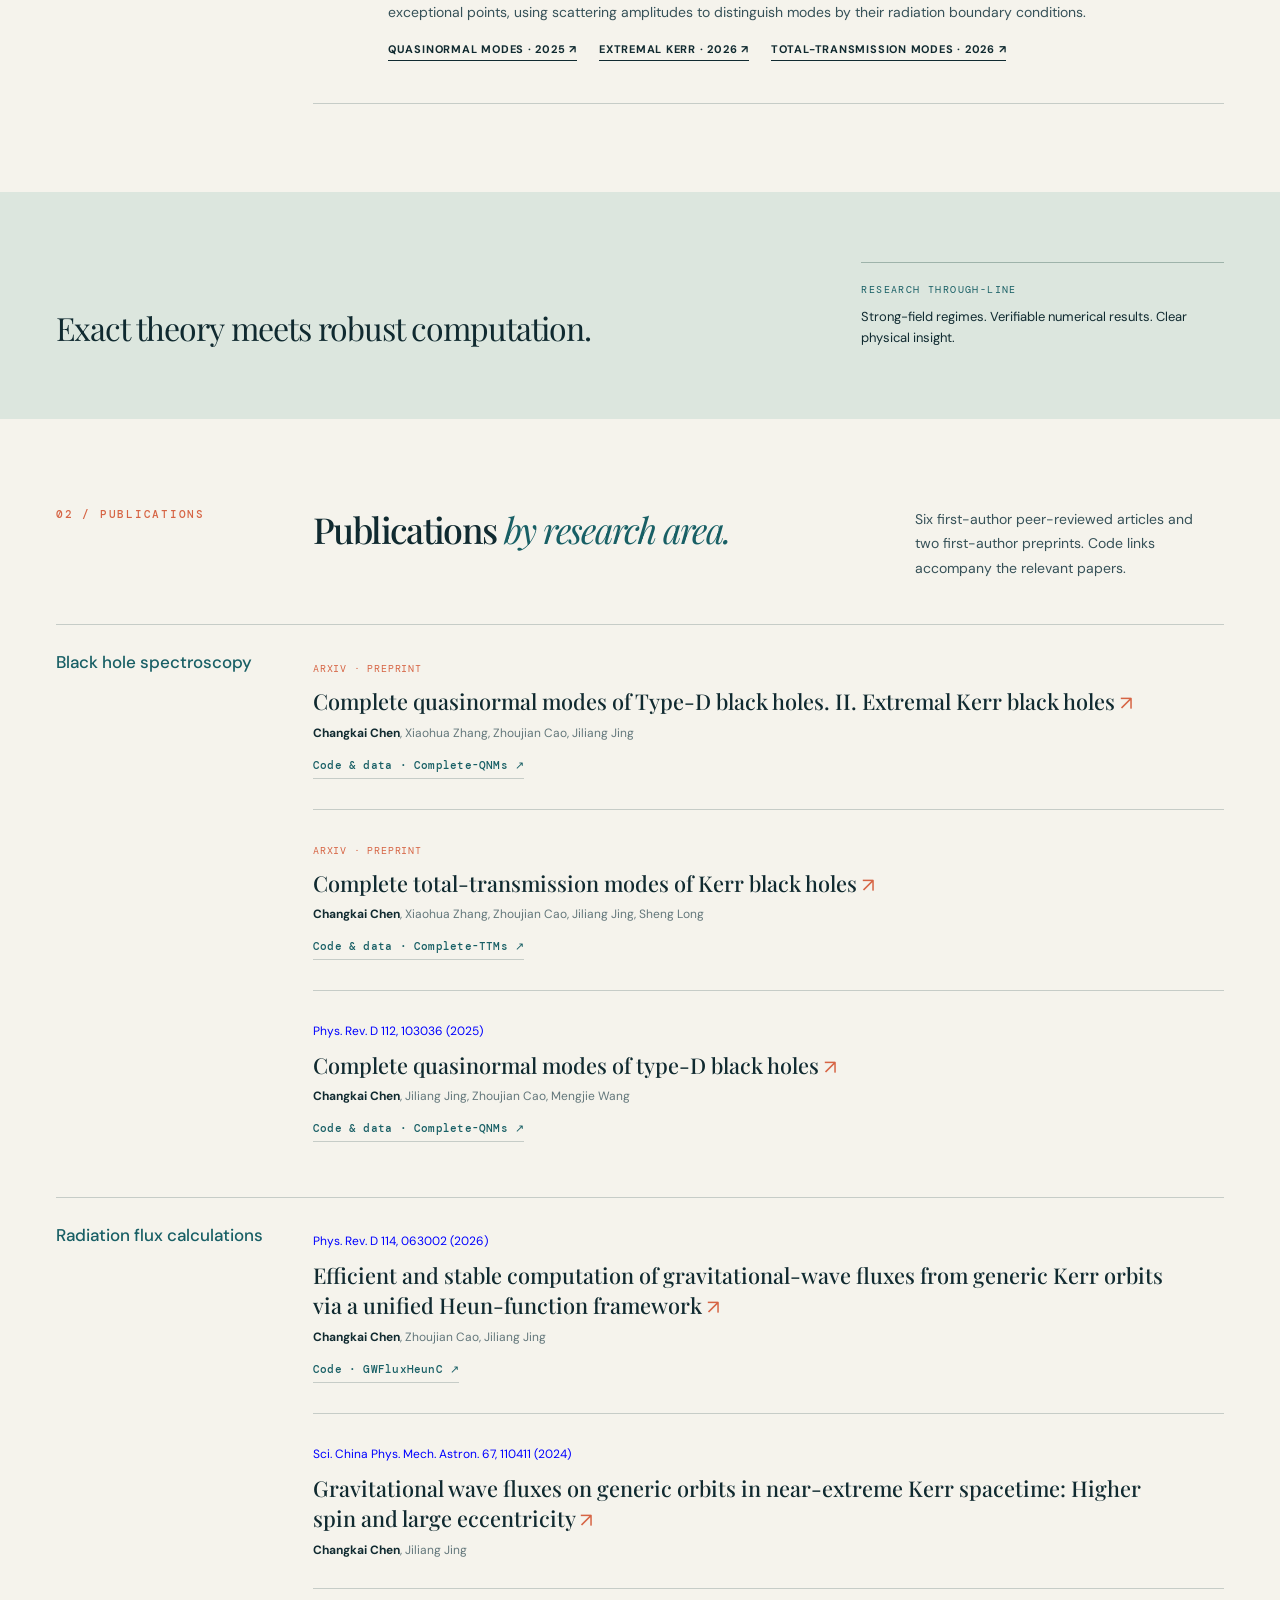
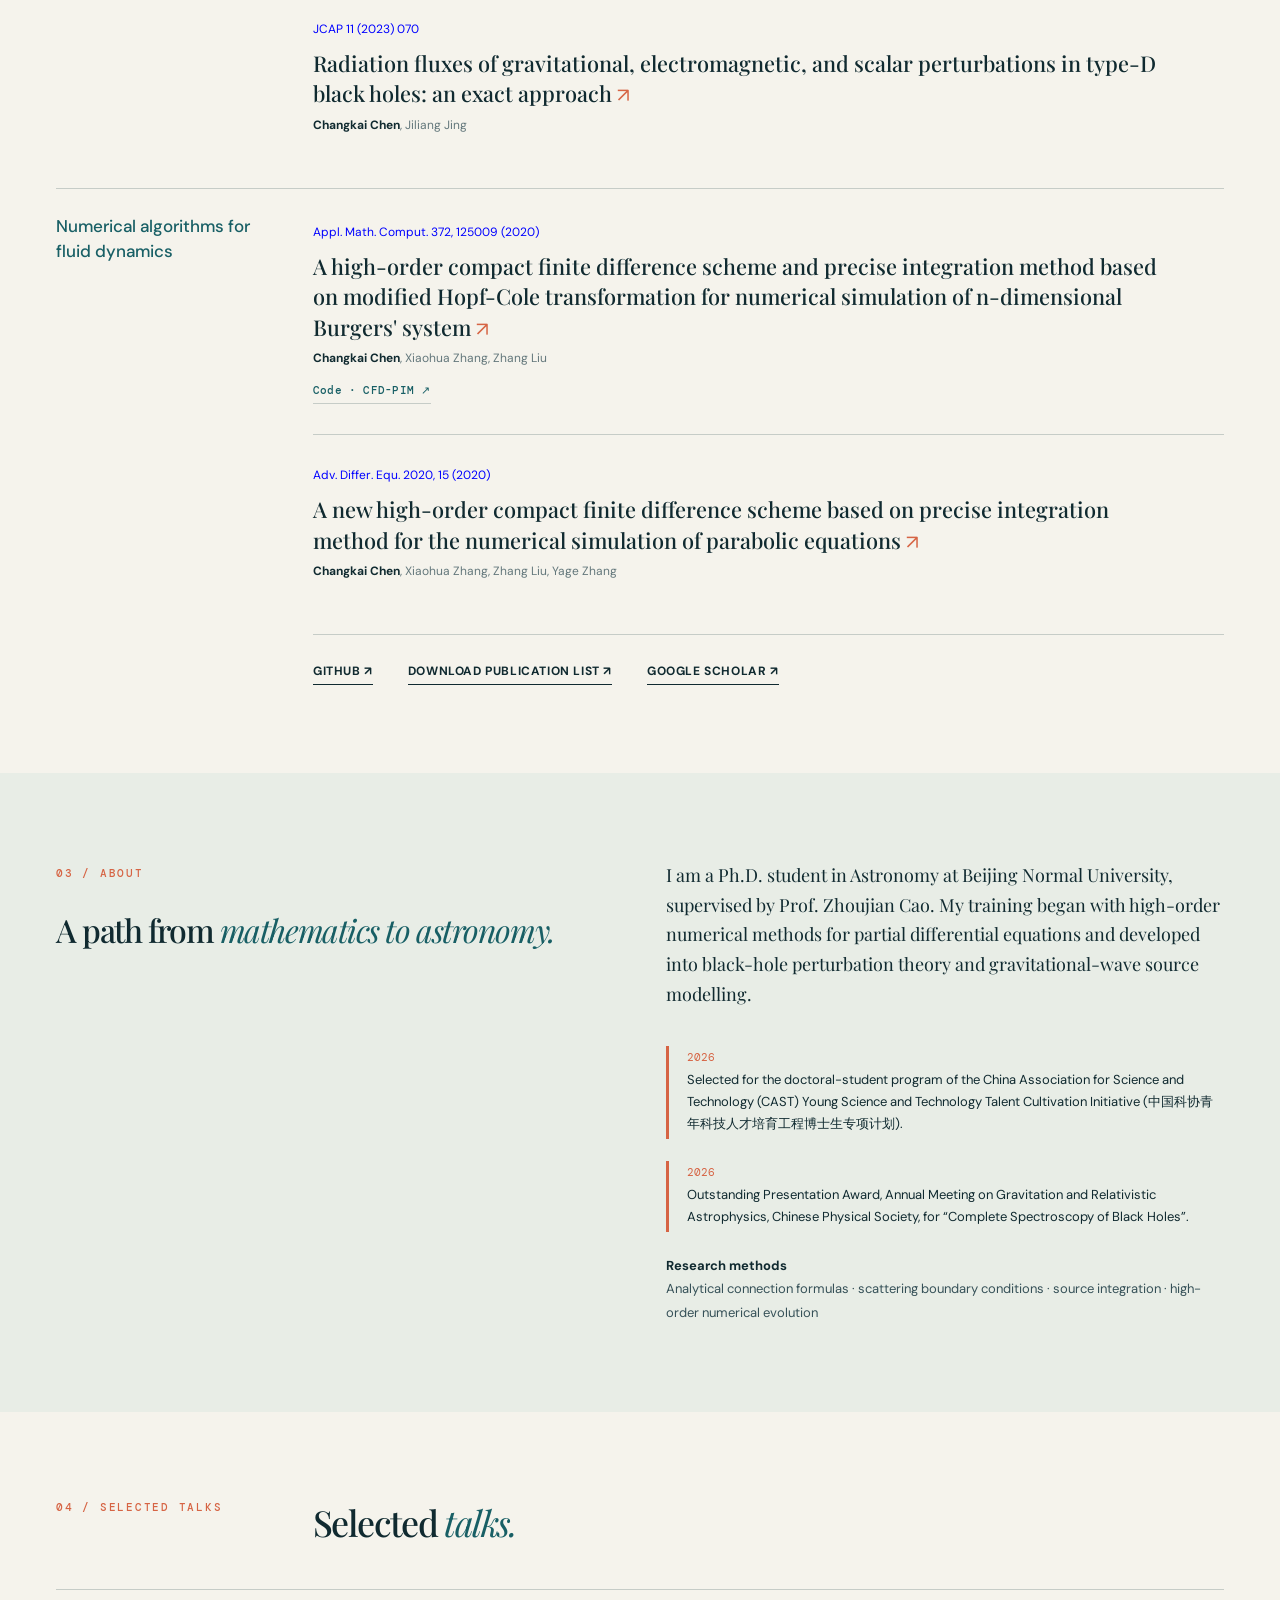
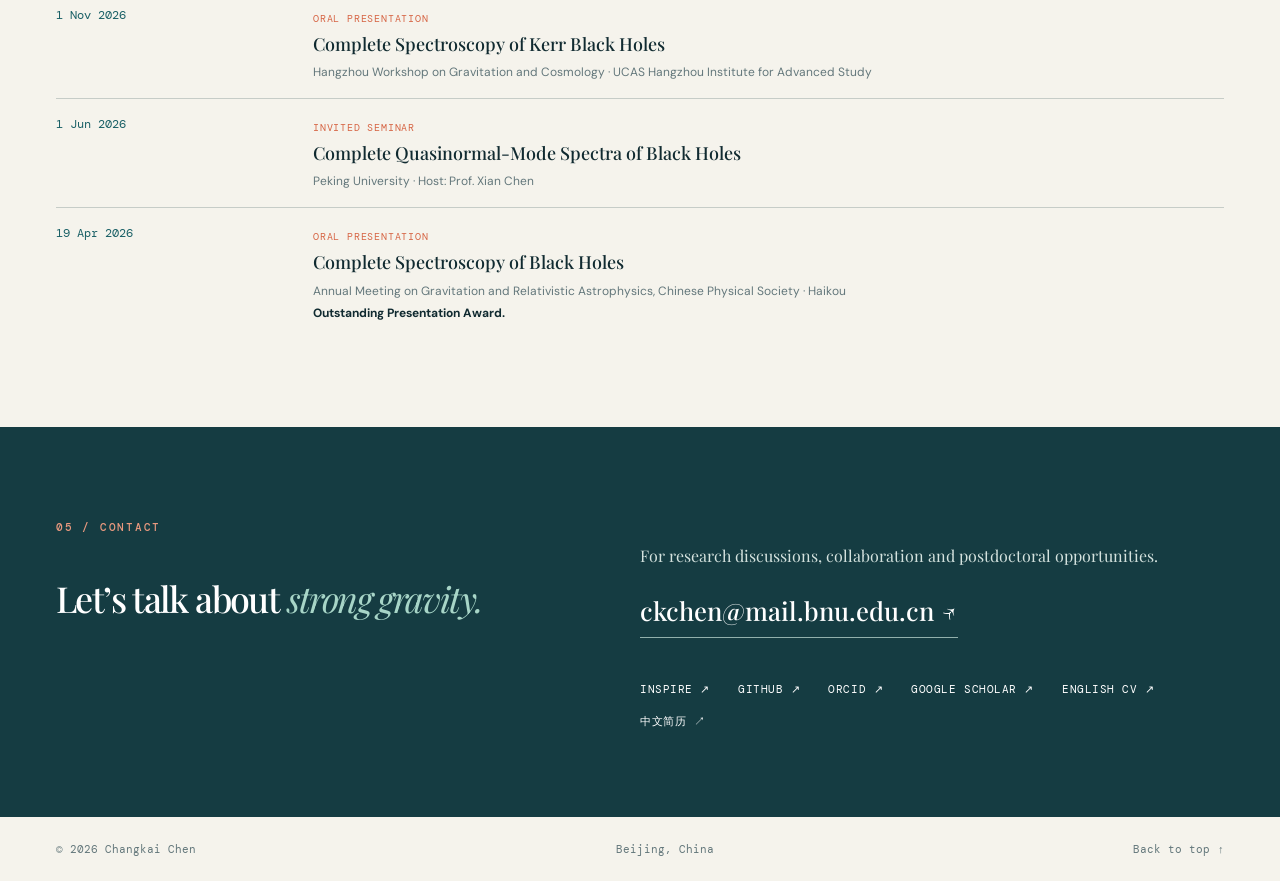
==== commit 2438a0ea: "Move education and appointments beside the homepage portrait" ====
--- a/index.html
+++ b/index.html
@@ -7,7 +7,7 @@
   <title>Changkai Chen · Black holes & gravitational waves</title>
   <link rel="canonical" href="https://ironchen1.github.io/">
   <link rel="alternate" hreflang="zh" href="https://ironchen1.github.io/zh.html">
-  <link rel="stylesheet" href="styles.css?v=20261113c">
+  <link rel="stylesheet" href="styles.css?v=20261113d">
   <script type="application/ld+json">{"@context":"https://schema.org","@type":"Person","name":"Changkai Chen","alternateName":"陈昌凯","url":"https://ironchen1.github.io/","email":"mailto:ckchen@mail.bnu.edu.cn","affiliation":{"@type":"CollegeOrUniversity","name":"Beijing Normal University"},"sameAs":["https://www.researchgate.net/profile/Changkai-Chen","https://inspirehep.net/authors/2769419?ui-citation-summary=true","https://github.com/IronChen1","https://orcid.org/0000-0002-4023-0682","https://scholar.google.com/citations?user=2WpuOF4AAAAJ"],"knowsAbout":["Black-hole perturbation theory","Gravitational waves","Kerr black holes","Quasinormal modes"]}</script>
 </head>
 <body>
@@ -23,7 +23,7 @@
         <p class="lead-line">Black hole perturbation theory · Gravitational waves</p>
         <h1><span class="latin-name">Changkai <em>Chen</em></span><span class="han-name" lang="zh-CN">陈昌凯</span></h1>
         <p class="hero-intro">I develop analytical and numerical methods for black hole perturbation theory, with applications to gravitational radiation and black hole spectroscopy.</p>
-        <p class="hero-position">Ph.D. researcher in Astronomy<br>Beijing Normal University · Expected June 2027</p><div class="profile-github"><a href="https://github.com/IronChen1" target="_blank" rel="noopener noreferrer">GitHub · IronChen1 <span aria-hidden="true">↗</span></a><span aria-hidden="true"> · </span><a href="https://inspirehep.net/authors/2769419?ui-citation-summary=true" target="_blank" rel="noopener noreferrer">INSPIRE <span aria-hidden="true">↗</span></a></div>
+        <p class="hero-position">Ph.D. researcher in Astronomy<br>Beijing Normal University · Expected June 2027</p><div class="timeline hero-timeline"><div><time>2025 — present</time><span>Ph.D. in Astronomy · Beijing Normal University</span></div><div><time>2024 — 2025</time><span>Research Assistant · Hunan Normal University</span></div><div><time>2021 — 2024</time><span>M.Sc. in Astronomy · Hunan Normal University</span></div><div><time>2016 — 2020</time><span>B.Sc. in Physics · China Three Gorges University</span></div></div><div class="profile-github"><a href="https://github.com/IronChen1" target="_blank" rel="noopener noreferrer">GitHub · IronChen1 <span aria-hidden="true">↗</span></a><span aria-hidden="true"> · </span><a href="https://inspirehep.net/authors/2769419?ui-citation-summary=true" target="_blank" rel="noopener noreferrer">INSPIRE <span aria-hidden="true">↗</span></a></div>
         <div class="hero-links"><a class="button-primary" href="#research">Explore my research <span aria-hidden="true">↘</span></a><a class="text-link" href="mailto:ckchen@mail.bnu.edu.cn">Get in touch <span aria-hidden="true">↗</span></a></div>
       </div>
       <figure class="hero-visual"><div class="portrait-frame"><img src="assets/photo.jpg" alt="Changkai Chen" width="358" height="441"></div><figcaption class="visual-note">Changkai Chen<span>Beijing Normal University</span></figcaption></figure>
@@ -46,7 +46,7 @@
       <div class="pub-year pub-category"><span>Numerical algorithms for fluid dynamics</span><div class="pubs-in-year"><article><a class="journal-citation" href="https://doi.org/10.1016/j.amc.2019.125009" target="_blank" rel="noopener noreferrer">Appl. Math. Comput. 372, 125009 (2020)</a><h3><a href="https://doi.org/10.1016/j.amc.2019.125009" target="_blank" rel="noopener noreferrer">A high-order compact finite difference scheme and precise integration method based on modified Hopf-Cole transformation for numerical simulation of n-dimensional Burgers' system <span aria-hidden="true">↗</span></a></h3><p><strong>Changkai Chen</strong>, Xiaohua Zhang, Zhang Liu</p><div class="paper-resources"><a href="https://github.com/LzEfreet/CFD-PIM" target="_blank" rel="noopener noreferrer">Code · CFD-PIM <span aria-hidden="true">↗</span></a></div></article><article><a class="journal-citation" href="https://doi.org/10.1186/s13662-019-2484-7" target="_blank" rel="noopener noreferrer">Adv. Differ. Equ. 2020, 15 (2020)</a><h3><a href="https://doi.org/10.1186/s13662-019-2484-7" target="_blank" rel="noopener noreferrer">A new high-order compact finite difference scheme based on precise integration method for the numerical simulation of parabolic equations <span aria-hidden="true">↗</span></a></h3><p><strong>Changkai Chen</strong>, Xiaohua Zhang, Zhang Liu, Yage Zhang</p></article></div></div>
       <div class="publication-links"><a href="https://github.com/IronChen1" target="_blank" rel="noopener noreferrer">GitHub <span aria-hidden="true">↗</span></a><a href="assets/Publications_Changkai_Chen.pdf" download>Download publication list <span aria-hidden="true">↗</span></a><a href="https://scholar.google.com/citations?user=2WpuOF4AAAAJ" target="_blank" rel="noopener noreferrer">Google Scholar <span aria-hidden="true">↗</span></a></div>
     </section>
-    <section class="section about" id="about"><div class="wrap about-grid"><div class="about-title"><span class="index">03 / ABOUT</span><h2>A path from <em>mathematics to astronomy.</em></h2></div><p class="about-intro">I am a Ph.D. student in Astronomy at Beijing Normal University, supervised by Prof. Zhoujian Cao. My training began with high-order numerical methods for partial differential equations and developed into black-hole perturbation theory and gravitational-wave source modelling.</p><div class="timeline"><div><time>2025 — present</time><span>Ph.D. in Astronomy · Beijing Normal University</span></div><div><time>2024 — 2025</time><span>Research Assistant · Hunan Normal University</span></div><div><time>2021 — 2024</time><span>M.Sc. in Astronomy · Hunan Normal University</span></div><div><time>2016 — 2020</time><span>B.Sc. in Physics · China Three Gorges University</span></div></div><div class="about-highlights"><p class="award"><span>2026</span> Selected for the doctoral-student program of the China Association for Science and Technology (CAST) Young Science and Technology Talent Cultivation Initiative (中国科协青年科技人才培育工程博士生专项计划).</p><p class="award"><span>2026</span> Outstanding Presentation Award, Annual Meeting on Gravitation and Relativistic Astrophysics, Chinese Physical Society, for “Complete Spectroscopy of Black Holes”.</p><p class="methods"><strong>Research methods</strong><br>Analytical connection formulas · scattering boundary conditions · source integration · high-order numerical evolution</p></div></div></section>
+    <section class="section about" id="about"><div class="wrap about-grid"><div class="about-title"><span class="index">03 / ABOUT</span><h2>A path from <em>mathematics to astronomy.</em></h2></div><p class="about-intro">I am a Ph.D. student in Astronomy at Beijing Normal University, supervised by Prof. Zhoujian Cao. My training began with high-order numerical methods for partial differential equations and developed into black-hole perturbation theory and gravitational-wave source modelling.</p><div class="about-highlights"><p class="award"><span>2026</span> Selected for the doctoral-student program of the China Association for Science and Technology (CAST) Young Science and Technology Talent Cultivation Initiative (中国科协青年科技人才培育工程博士生专项计划).</p><p class="award"><span>2026</span> Outstanding Presentation Award, Annual Meeting on Gravitation and Relativistic Astrophysics, Chinese Physical Society, for “Complete Spectroscopy of Black Holes”.</p><p class="methods"><strong>Research methods</strong><br>Analytical connection formulas · scattering boundary conditions · source integration · high-order numerical evolution</p></div></div></section>
     <section class="section pubs wrap" id="talks"><div class="section-head"><span class="index">04 / SELECTED TALKS</span><h2>Selected <em>talks.</em></h2></div><div class="pub-year"><span>1 Nov 2026</span><div class="pubs-in-year"><article><span class="pub-type">Oral presentation</span><h3>Complete Spectroscopy of Kerr Black Holes</h3><p>Hangzhou Workshop on Gravitation and Cosmology · UCAS Hangzhou Institute for Advanced Study</p></article></div></div><div class="pub-year"><span>1 Jun 2026</span><div class="pubs-in-year"><article><span class="pub-type">Invited seminar</span><h3>Complete Quasinormal-Mode Spectra of Black Holes</h3><p>Peking University · Host: Prof. Xian Chen</p></article></div></div><div class="pub-year"><span>19 Apr 2026</span><div class="pubs-in-year"><article><span class="pub-type">Oral presentation</span><h3>Complete Spectroscopy of Black Holes</h3><p>Annual Meeting on Gravitation and Relativistic Astrophysics, Chinese Physical Society · Haikou</p><p><strong>Outstanding Presentation Award.</strong></p></article></div></div></section>
     <section class="contact" id="contact"><div class="wrap contact-grid"><div><span class="index">05 / CONTACT</span><h2>Let’s talk about <em>strong gravity.</em></h2></div><div class="contact-side"><p>For research discussions, collaboration and postdoctoral opportunities.</p><a class="email" href="mailto:ckchen@mail.bnu.edu.cn">ckchen@mail.bnu.edu.cn <span aria-hidden="true">↗</span></a><div class="contact-links"><a href="https://inspirehep.net/authors/2769419?ui-citation-summary=true" target="_blank" rel="noopener noreferrer">INSPIRE ↗</a><a href="https://github.com/IronChen1" target="_blank" rel="noopener noreferrer">GitHub ↗</a><a href="https://orcid.org/0000-0002-4023-0682" target="_blank" rel="noopener noreferrer">ORCID ↗</a><a href="https://scholar.google.com/citations?user=2WpuOF4AAAAJ" target="_blank" rel="noopener noreferrer">Google Scholar ↗</a><a href="assets/CV_Changkai_Chen_General.pdf" download>English CV ↗</a><a href="assets/CV_Changkai_Chen_CN_University.pdf" download>中文简历 ↗</a></div></div></div></section>
   </main>
--- a/styles.css
+++ b/styles.css
@@ -40,3 +40,8 @@
 @media(max-width:720px){.pub-category{grid-template-columns:1fr;gap:14px}.pub-category>span{font-size:17px;padding-right:0}}
 
 .research-links{display:flex;flex-wrap:wrap;gap:14px 22px;align-items:baseline}
+
+/* Education and appointments sit with the introduction, beside the portrait. */
+.hero-copy .hero-timeline{align-self:stretch;width:100%;margin:24px 0 0}.hero-timeline>div{grid-template-columns:110px minmax(0,1fr);gap:14px;padding:13px 0;font-size:12px;line-height:1.5}.hero-timeline time{line-height:1.6}.about-grid>.about-title{grid-row:span 2}
+@media(max-width:900px){.about-grid>.about-title{grid-row:auto}}
+@media(max-width:480px){.hero-timeline>div{grid-template-columns:98px minmax(0,1fr);gap:12px}}
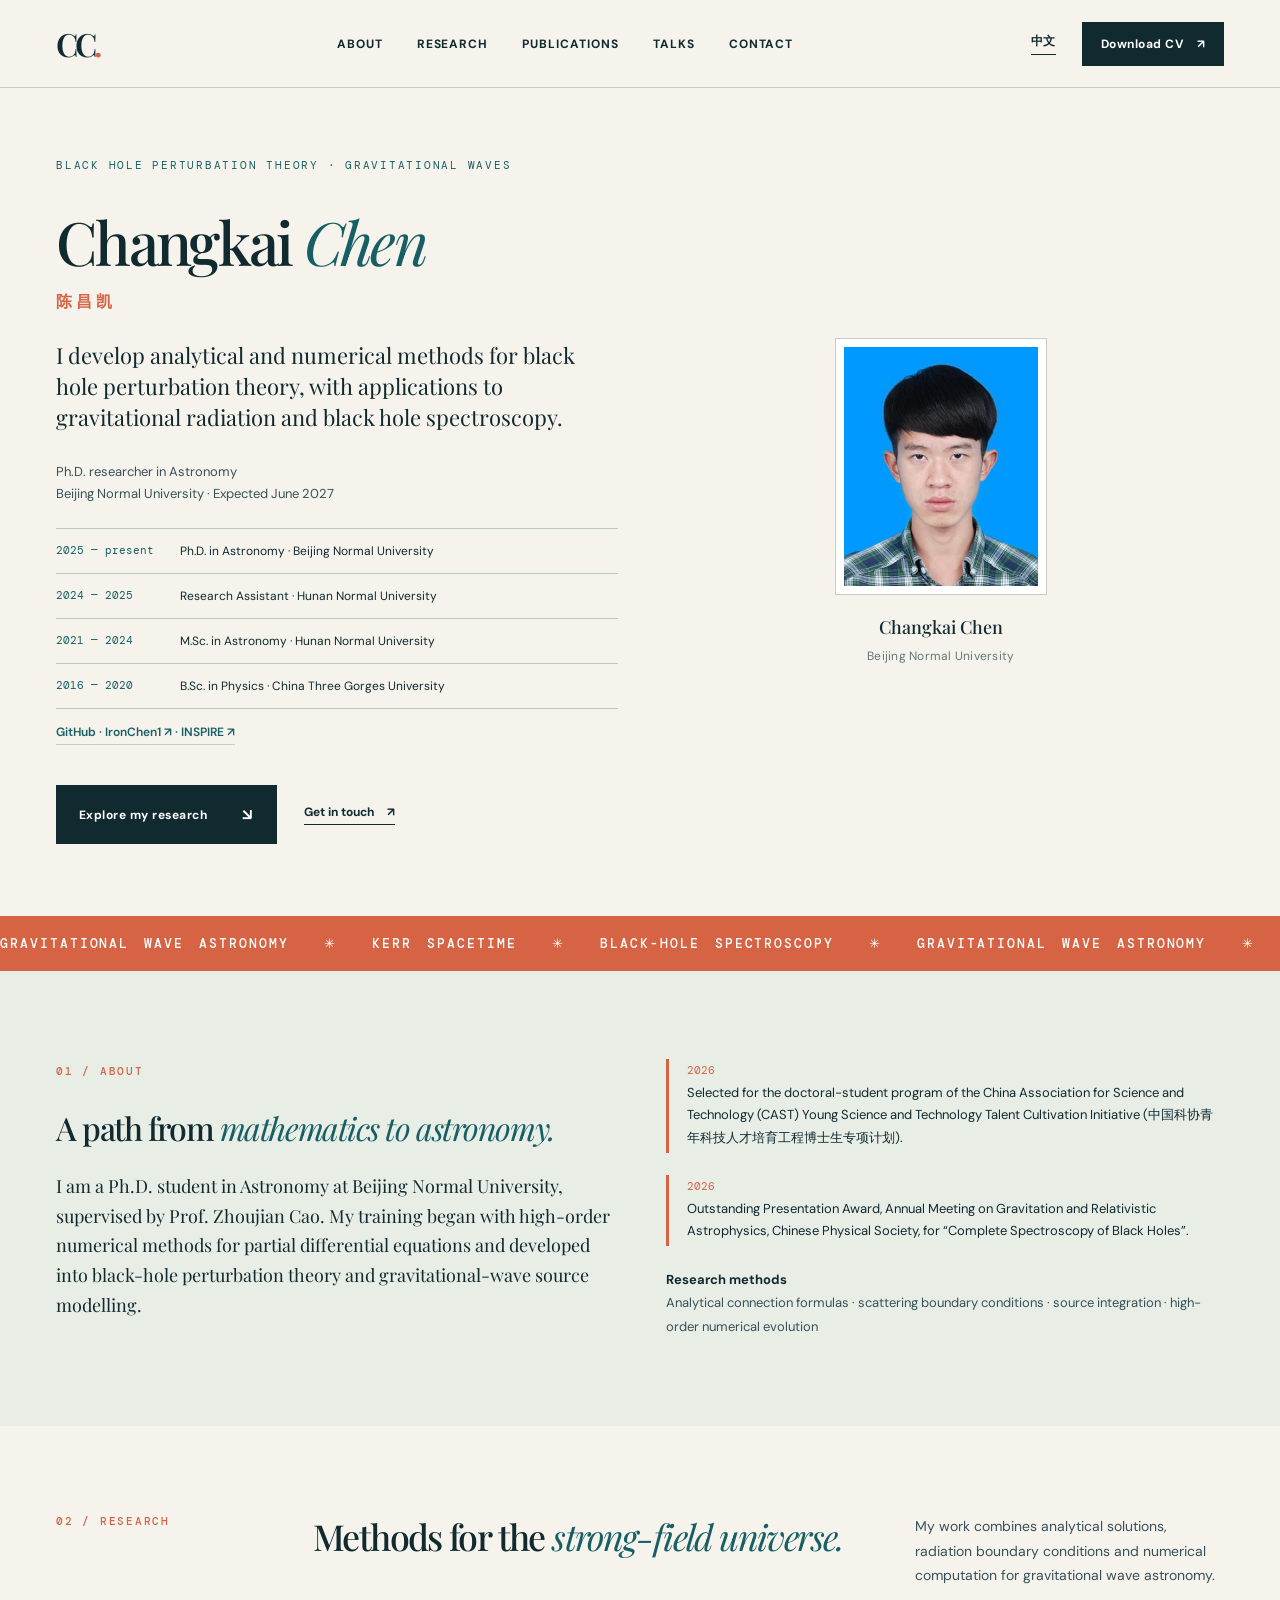
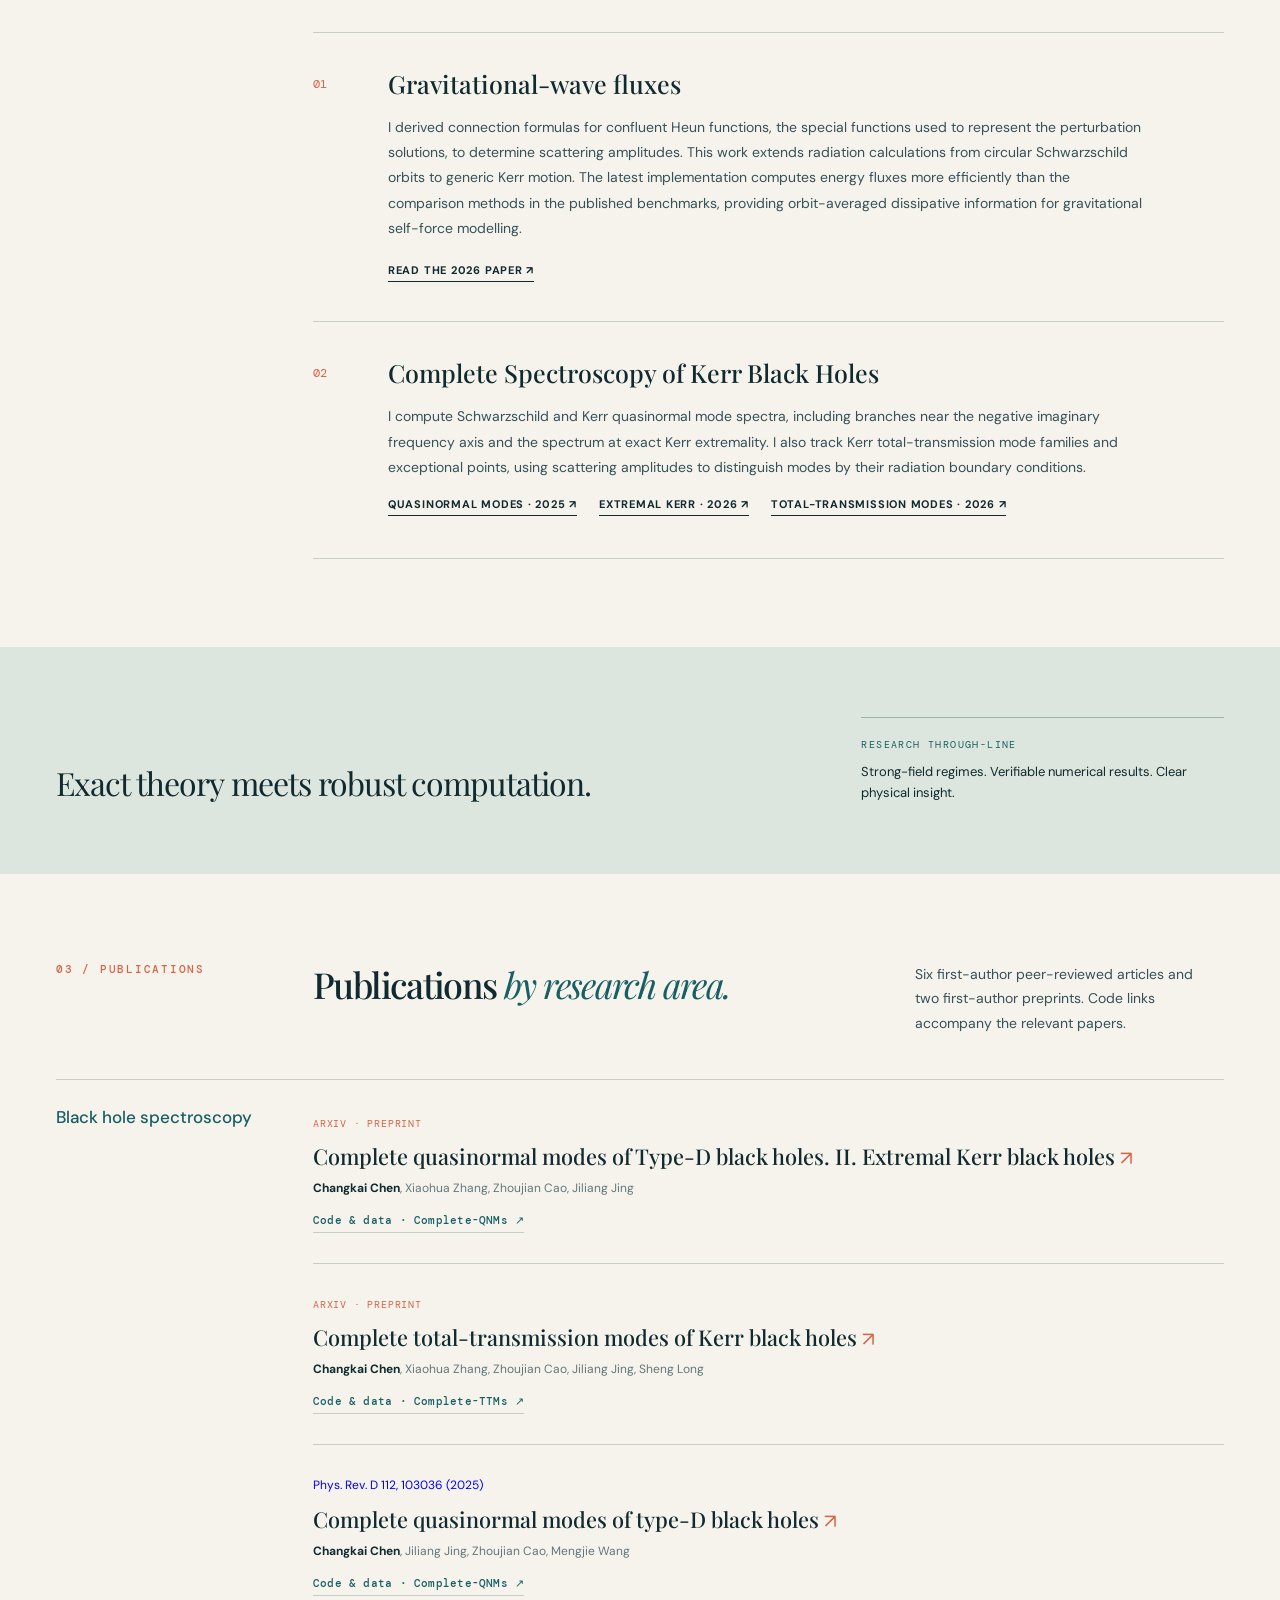
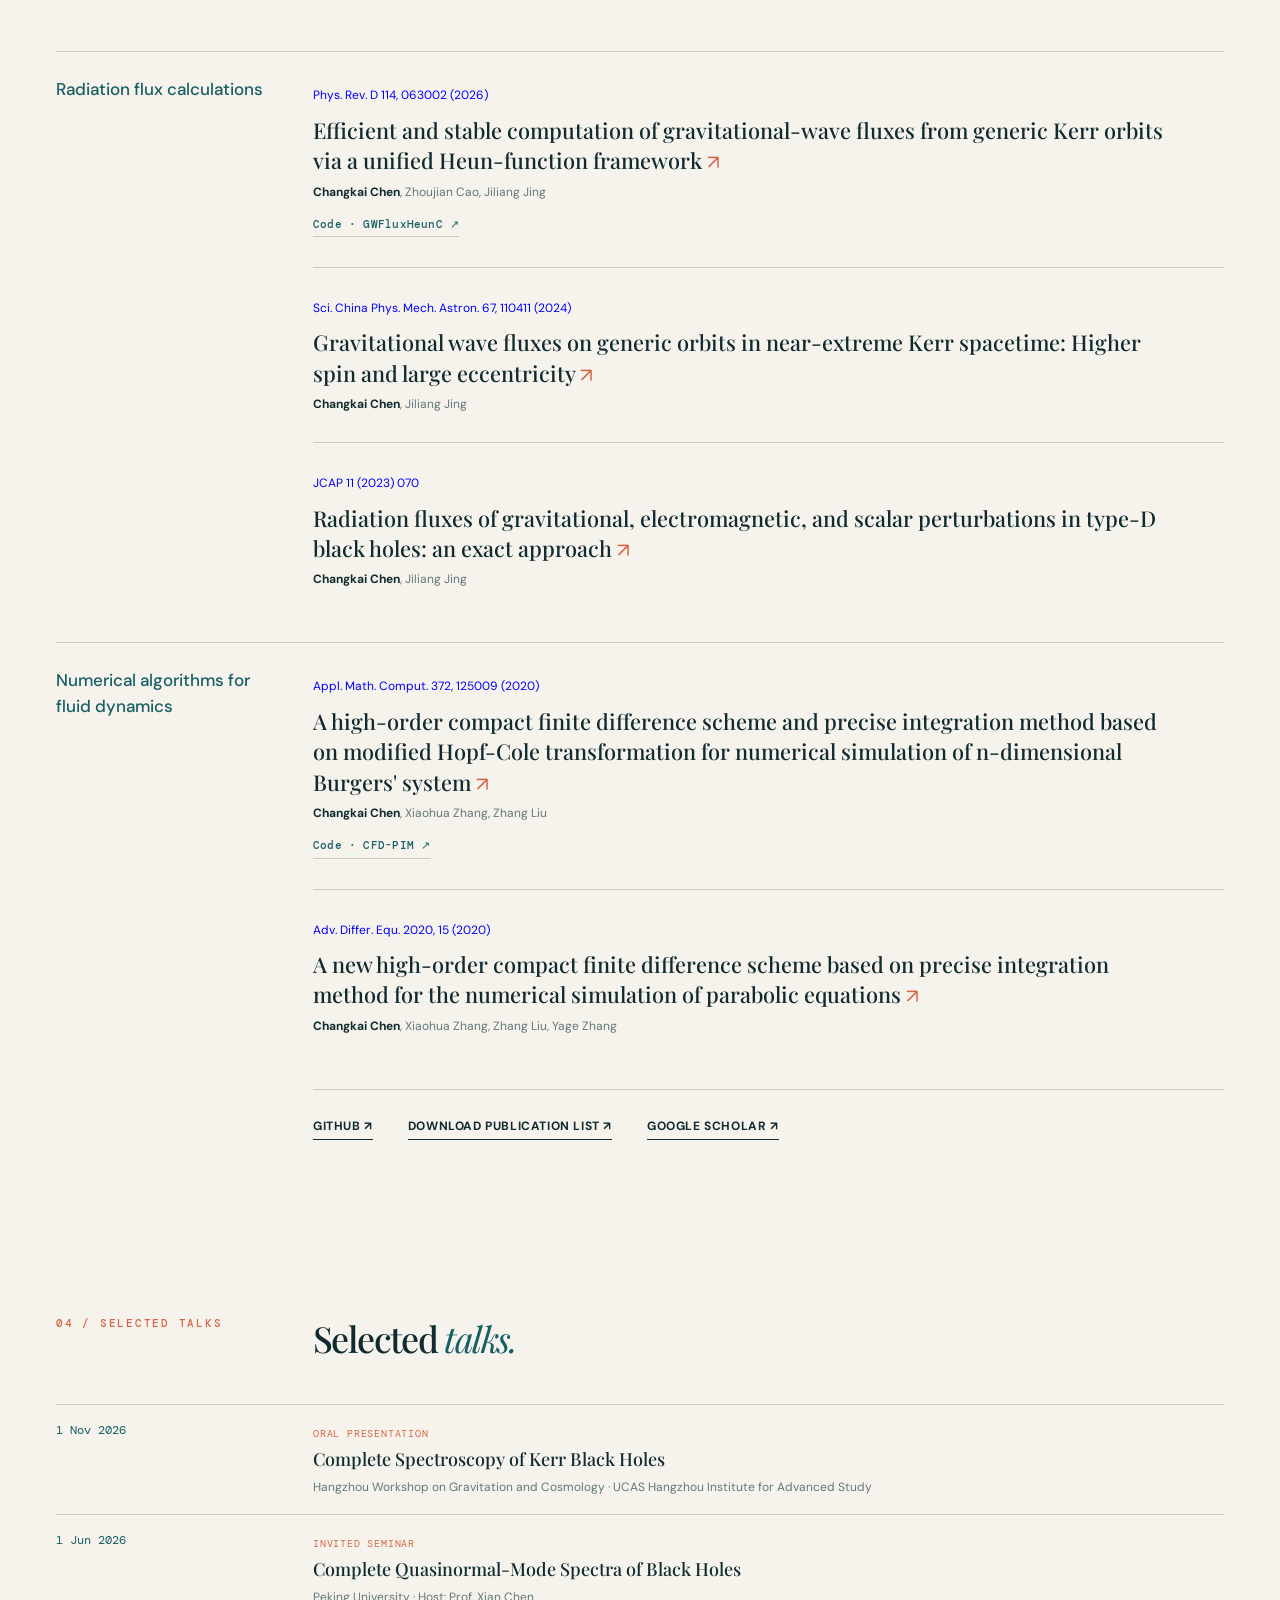
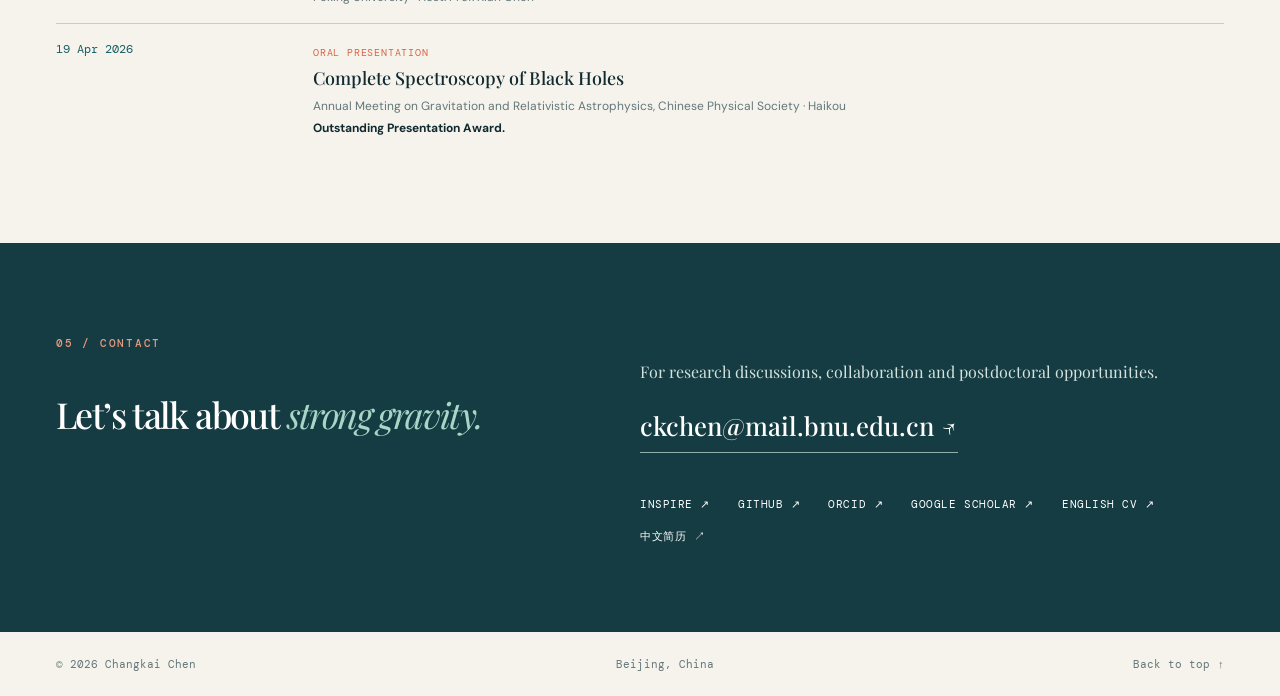
==== commit ce792c3a: "Place About before research and keep biography beneath its heading" ====
--- a/index.html
+++ b/index.html
@@ -7,14 +7,14 @@
   <title>Changkai Chen · Black holes & gravitational waves</title>
   <link rel="canonical" href="https://ironchen1.github.io/">
   <link rel="alternate" hreflang="zh" href="https://ironchen1.github.io/zh.html">
-  <link rel="stylesheet" href="styles.css?v=20261113d">
+  <link rel="stylesheet" href="styles.css?v=20261113e">
   <script type="application/ld+json">{"@context":"https://schema.org","@type":"Person","name":"Changkai Chen","alternateName":"陈昌凯","url":"https://ironchen1.github.io/","email":"mailto:ckchen@mail.bnu.edu.cn","affiliation":{"@type":"CollegeOrUniversity","name":"Beijing Normal University"},"sameAs":["https://www.researchgate.net/profile/Changkai-Chen","https://inspirehep.net/authors/2769419?ui-citation-summary=true","https://github.com/IronChen1","https://orcid.org/0000-0002-4023-0682","https://scholar.google.com/citations?user=2WpuOF4AAAAJ"],"knowsAbout":["Black-hole perturbation theory","Gravitational waves","Kerr black holes","Quasinormal modes"]}</script>
 </head>
 <body>
   <a class="skip" href="#main">Skip to content</a>
   <header class="site-header">
     <a class="brand" href="#top" aria-label="Changkai Chen, home">CC<span class="brand-dot">.</span></a>
-    <nav aria-label="Main navigation"><a href="#research">Research</a><a href="#publications">Publications</a><a href="#about">About</a><a href="#talks">Talks</a><a href="#contact">Contact</a></nav>
+    <nav aria-label="Main navigation"><a href="#about">About</a><a href="#research">Research</a><a href="#publications">Publications</a><a href="#talks">Talks</a><a href="#contact">Contact</a></nav>
     <div class="header-actions"><a class="lang" href="zh.html" lang="zh-CN" aria-label="View in Chinese">中文</a><a class="header-cv" href="assets/CV_Changkai_Chen_General.pdf" download>Download CV <span aria-hidden="true">↗</span></a></div>
   </header>
   <main id="main">
@@ -29,8 +29,9 @@
       <figure class="hero-visual"><div class="portrait-frame"><img src="assets/photo.jpg" alt="Changkai Chen" width="358" height="441"></div><figcaption class="visual-note">Changkai Chen<span>Beijing Normal University</span></figcaption></figure>
     </section>
     <div class="marquee" aria-hidden="true"><div>GRAVITATIONAL WAVE ASTRONOMY <span>✳</span> KERR SPACETIME <span>✳</span> BLACK-HOLE SPECTROSCOPY <span>✳</span> GRAVITATIONAL WAVE ASTRONOMY <span>✳</span> KERR SPACETIME <span>✳</span></div></div>
+    <section class="section about" id="about"><div class="wrap about-grid"><div class="about-title"><span class="index">01 / ABOUT</span><h2>A path from <em>mathematics to astronomy.</em></h2><p class="about-intro">I am a Ph.D. student in Astronomy at Beijing Normal University, supervised by Prof. Zhoujian Cao. My training began with high-order numerical methods for partial differential equations and developed into black-hole perturbation theory and gravitational-wave source modelling.</p></div><div class="about-highlights"><p class="award"><span>2026</span> Selected for the doctoral-student program of the China Association for Science and Technology (CAST) Young Science and Technology Talent Cultivation Initiative (中国科协青年科技人才培育工程博士生专项计划).</p><p class="award"><span>2026</span> Outstanding Presentation Award, Annual Meeting on Gravitation and Relativistic Astrophysics, Chinese Physical Society, for “Complete Spectroscopy of Black Holes”.</p><p class="methods"><strong>Research methods</strong><br>Analytical connection formulas · scattering boundary conditions · source integration · high-order numerical evolution</p></div></div></section>
     <section class="section research wrap" id="research">
-      <div class="section-head"><span class="index">01 / RESEARCH</span><h2>Methods for the <em>strong-field universe.</em></h2><p>My work combines analytical solutions, radiation boundary conditions and numerical computation for gravitational wave astronomy.</p></div>
+      <div class="section-head"><span class="index">02 / RESEARCH</span><h2>Methods for the <em>strong-field universe.</em></h2><p>My work combines analytical solutions, radiation boundary conditions and numerical computation for gravitational wave astronomy.</p></div>
       <div class="research-list">
         <article class="research-item"><span class="item-no">01</span><div><h3>Gravitational-wave fluxes</h3><p>I derived connection formulas for confluent Heun functions, the special functions used to represent the perturbation solutions, to determine scattering amplitudes. This work extends radiation calculations from circular Schwarzschild orbits to generic Kerr motion. The latest implementation computes energy fluxes more efficiently than the comparison methods in the published benchmarks, providing orbit-averaged dissipative information for gravitational self-force modelling.</p><a href="https://doi.org/10.1103/nngm-dhpl" target="_blank" rel="noopener noreferrer">Read the 2026 paper <span aria-hidden="true">↗</span></a></div></article>
         <article class="research-item"><span class="item-no">02</span><div><h3>Complete Spectroscopy of Kerr Black Holes</h3><p>I compute Schwarzschild and Kerr quasinormal mode spectra, including branches near the negative imaginary frequency axis and the spectrum at exact Kerr extremality. I also track Kerr total-transmission mode families and exceptional points, using scattering amplitudes to distinguish modes by their radiation boundary conditions.</p><div class="research-links"><a href="https://doi.org/10.1103/f8m8-vr4l" target="_blank" rel="noopener noreferrer">Quasinormal modes · 2025 <span aria-hidden="true">↗</span></a><a href="https://arxiv.org/abs/2610.39095" target="_blank" rel="noopener noreferrer">Extremal Kerr · 2026 <span aria-hidden="true">↗</span></a><a href="https://arxiv.org/abs/2609.39609" target="_blank" rel="noopener noreferrer">Total-transmission modes · 2026 <span aria-hidden="true">↗</span></a></div></div></article>
@@ -40,13 +41,13 @@
     </section>
     <section class="feature-band"><div class="wrap feature-inner"><p class="feature-quote">Exact theory meets robust computation.</p><div><span>RESEARCH THROUGH-LINE</span><p>Strong-field regimes. Verifiable numerical results. Clear physical insight.</p></div></div></section>
     <section class="section pubs wrap" id="publications">
-      <div class="section-head"><span class="index">02 / PUBLICATIONS</span><h2>Publications <em>by research area.</em></h2><p>Six first-author peer-reviewed articles and two first-author preprints. Code links accompany the relevant papers.</p></div>
+      <div class="section-head"><span class="index">03 / PUBLICATIONS</span><h2>Publications <em>by research area.</em></h2><p>Six first-author peer-reviewed articles and two first-author preprints. Code links accompany the relevant papers.</p></div>
       <div class="pub-year pub-category"><span>Black hole spectroscopy</span><div class="pubs-in-year"><article><span class="pub-type">arXiv · Preprint</span><h3><a href="https://arxiv.org/abs/2610.39095" target="_blank" rel="noopener noreferrer">Complete quasinormal modes of Type-D black holes. II. Extremal Kerr black holes <span aria-hidden="true">↗</span></a></h3><p><strong>Changkai Chen</strong>, Xiaohua Zhang, Zhoujian Cao, Jiliang Jing</p><div class="paper-resources"><a href="https://github.com/IronChen1/Complete-QNMs" target="_blank" rel="noopener noreferrer">Code &amp; data · Complete-QNMs <span aria-hidden="true">↗</span></a></div></article><article><span class="pub-type">arXiv · Preprint</span><h3><a href="https://arxiv.org/abs/2609.39609" target="_blank" rel="noopener noreferrer">Complete total-transmission modes of Kerr black holes <span aria-hidden="true">↗</span></a></h3><p><strong>Changkai Chen</strong>, Xiaohua Zhang, Zhoujian Cao, Jiliang Jing, Sheng Long</p><div class="paper-resources"><a href="https://github.com/IronChen1/Complete-TTMs" target="_blank" rel="noopener noreferrer">Code &amp; data · Complete-TTMs <span aria-hidden="true">↗</span></a></div></article><article><a class="journal-citation" href="https://doi.org/10.1103/f8m8-vr4l" target="_blank" rel="noopener noreferrer">Phys. Rev. D 112, 103036 (2025)</a><h3><a href="https://doi.org/10.1103/f8m8-vr4l" target="_blank" rel="noopener noreferrer">Complete quasinormal modes of type-D black holes <span aria-hidden="true">↗</span></a></h3><p><strong>Changkai Chen</strong>, Jiliang Jing, Zhoujian Cao, Mengjie Wang</p><div class="paper-resources"><a href="https://github.com/IronChen1/Complete-QNMs" target="_blank" rel="noopener noreferrer">Code &amp; data · Complete-QNMs <span aria-hidden="true">↗</span></a></div></article></div></div>
       <div class="pub-year pub-category"><span>Radiation flux calculations</span><div class="pubs-in-year"><article><a class="journal-citation" href="https://doi.org/10.1103/nngm-dhpl" target="_blank" rel="noopener noreferrer">Phys. Rev. D 114, 063002 (2026)</a><h3><a href="https://doi.org/10.1103/nngm-dhpl" target="_blank" rel="noopener noreferrer">Efficient and stable computation of gravitational-wave fluxes from generic Kerr orbits via a unified Heun-function framework <span aria-hidden="true">↗</span></a></h3><p><strong>Changkai Chen</strong>, Zhoujian Cao, Jiliang Jing</p><div class="paper-resources"><a href="https://github.com/IronChen1/GWFluxHeunC" target="_blank" rel="noopener noreferrer">Code · GWFluxHeunC <span aria-hidden="true">↗</span></a></div></article><article><a class="journal-citation" href="https://doi.org/10.1007/s11433-024-2431-0" target="_blank" rel="noopener noreferrer">Sci. China Phys. Mech. Astron. 67, 110411 (2024)</a><h3><a href="https://doi.org/10.1007/s11433-024-2431-0" target="_blank" rel="noopener noreferrer">Gravitational wave fluxes on generic orbits in near-extreme Kerr spacetime: Higher spin and large eccentricity <span aria-hidden="true">↗</span></a></h3><p><strong>Changkai Chen</strong>, Jiliang Jing</p></article><article><a class="journal-citation" href="https://doi.org/10.1088/1475-7516/2023/11/070" target="_blank" rel="noopener noreferrer">JCAP 11 (2023) 070</a><h3><a href="https://doi.org/10.1088/1475-7516/2023/11/070" target="_blank" rel="noopener noreferrer">Radiation fluxes of gravitational, electromagnetic, and scalar perturbations in type-D black holes: an exact approach <span aria-hidden="true">↗</span></a></h3><p><strong>Changkai Chen</strong>, Jiliang Jing</p></article></div></div>
       <div class="pub-year pub-category"><span>Numerical algorithms for fluid dynamics</span><div class="pubs-in-year"><article><a class="journal-citation" href="https://doi.org/10.1016/j.amc.2019.125009" target="_blank" rel="noopener noreferrer">Appl. Math. Comput. 372, 125009 (2020)</a><h3><a href="https://doi.org/10.1016/j.amc.2019.125009" target="_blank" rel="noopener noreferrer">A high-order compact finite difference scheme and precise integration method based on modified Hopf-Cole transformation for numerical simulation of n-dimensional Burgers' system <span aria-hidden="true">↗</span></a></h3><p><strong>Changkai Chen</strong>, Xiaohua Zhang, Zhang Liu</p><div class="paper-resources"><a href="https://github.com/LzEfreet/CFD-PIM" target="_blank" rel="noopener noreferrer">Code · CFD-PIM <span aria-hidden="true">↗</span></a></div></article><article><a class="journal-citation" href="https://doi.org/10.1186/s13662-019-2484-7" target="_blank" rel="noopener noreferrer">Adv. Differ. Equ. 2020, 15 (2020)</a><h3><a href="https://doi.org/10.1186/s13662-019-2484-7" target="_blank" rel="noopener noreferrer">A new high-order compact finite difference scheme based on precise integration method for the numerical simulation of parabolic equations <span aria-hidden="true">↗</span></a></h3><p><strong>Changkai Chen</strong>, Xiaohua Zhang, Zhang Liu, Yage Zhang</p></article></div></div>
       <div class="publication-links"><a href="https://github.com/IronChen1" target="_blank" rel="noopener noreferrer">GitHub <span aria-hidden="true">↗</span></a><a href="assets/Publications_Changkai_Chen.pdf" download>Download publication list <span aria-hidden="true">↗</span></a><a href="https://scholar.google.com/citations?user=2WpuOF4AAAAJ" target="_blank" rel="noopener noreferrer">Google Scholar <span aria-hidden="true">↗</span></a></div>
     </section>
-    <section class="section about" id="about"><div class="wrap about-grid"><div class="about-title"><span class="index">03 / ABOUT</span><h2>A path from <em>mathematics to astronomy.</em></h2></div><p class="about-intro">I am a Ph.D. student in Astronomy at Beijing Normal University, supervised by Prof. Zhoujian Cao. My training began with high-order numerical methods for partial differential equations and developed into black-hole perturbation theory and gravitational-wave source modelling.</p><div class="about-highlights"><p class="award"><span>2026</span> Selected for the doctoral-student program of the China Association for Science and Technology (CAST) Young Science and Technology Talent Cultivation Initiative (中国科协青年科技人才培育工程博士生专项计划).</p><p class="award"><span>2026</span> Outstanding Presentation Award, Annual Meeting on Gravitation and Relativistic Astrophysics, Chinese Physical Society, for “Complete Spectroscopy of Black Holes”.</p><p class="methods"><strong>Research methods</strong><br>Analytical connection formulas · scattering boundary conditions · source integration · high-order numerical evolution</p></div></div></section>
+
     <section class="section pubs wrap" id="talks"><div class="section-head"><span class="index">04 / SELECTED TALKS</span><h2>Selected <em>talks.</em></h2></div><div class="pub-year"><span>1 Nov 2026</span><div class="pubs-in-year"><article><span class="pub-type">Oral presentation</span><h3>Complete Spectroscopy of Kerr Black Holes</h3><p>Hangzhou Workshop on Gravitation and Cosmology · UCAS Hangzhou Institute for Advanced Study</p></article></div></div><div class="pub-year"><span>1 Jun 2026</span><div class="pubs-in-year"><article><span class="pub-type">Invited seminar</span><h3>Complete Quasinormal-Mode Spectra of Black Holes</h3><p>Peking University · Host: Prof. Xian Chen</p></article></div></div><div class="pub-year"><span>19 Apr 2026</span><div class="pubs-in-year"><article><span class="pub-type">Oral presentation</span><h3>Complete Spectroscopy of Black Holes</h3><p>Annual Meeting on Gravitation and Relativistic Astrophysics, Chinese Physical Society · Haikou</p><p><strong>Outstanding Presentation Award.</strong></p></article></div></div></section>
     <section class="contact" id="contact"><div class="wrap contact-grid"><div><span class="index">05 / CONTACT</span><h2>Let’s talk about <em>strong gravity.</em></h2></div><div class="contact-side"><p>For research discussions, collaboration and postdoctoral opportunities.</p><a class="email" href="mailto:ckchen@mail.bnu.edu.cn">ckchen@mail.bnu.edu.cn <span aria-hidden="true">↗</span></a><div class="contact-links"><a href="https://inspirehep.net/authors/2769419?ui-citation-summary=true" target="_blank" rel="noopener noreferrer">INSPIRE ↗</a><a href="https://github.com/IronChen1" target="_blank" rel="noopener noreferrer">GitHub ↗</a><a href="https://orcid.org/0000-0002-4023-0682" target="_blank" rel="noopener noreferrer">ORCID ↗</a><a href="https://scholar.google.com/citations?user=2WpuOF4AAAAJ" target="_blank" rel="noopener noreferrer">Google Scholar ↗</a><a href="assets/CV_Changkai_Chen_General.pdf" download>English CV ↗</a><a href="assets/CV_Changkai_Chen_CN_University.pdf" download>中文简历 ↗</a></div></div></div></section>
   </main>
--- a/styles.css
+++ b/styles.css
@@ -42,6 +42,10 @@
 .research-links{display:flex;flex-wrap:wrap;gap:14px 22px;align-items:baseline}
 
 /* Education and appointments sit with the introduction, beside the portrait. */
-.hero-copy .hero-timeline{align-self:stretch;width:100%;margin:24px 0 0}.hero-timeline>div{grid-template-columns:110px minmax(0,1fr);gap:14px;padding:13px 0;font-size:12px;line-height:1.5}.hero-timeline time{line-height:1.6}.about-grid>.about-title{grid-row:span 2}
-@media(max-width:900px){.about-grid>.about-title{grid-row:auto}}
+.hero-copy .hero-timeline{align-self:stretch;width:100%;margin:24px 0 0}.hero-timeline>div{grid-template-columns:110px minmax(0,1fr);gap:14px;padding:13px 0;font-size:12px;line-height:1.5}.hero-timeline time{line-height:1.6}
 @media(max-width:480px){.hero-timeline>div{grid-template-columns:98px minmax(0,1fr);gap:12px}}
+
+/* Keep the biography with its heading in the left About column. */
+.about-title .about-intro{margin-top:24px}
+
+.zh .about h2{text-wrap:balance}
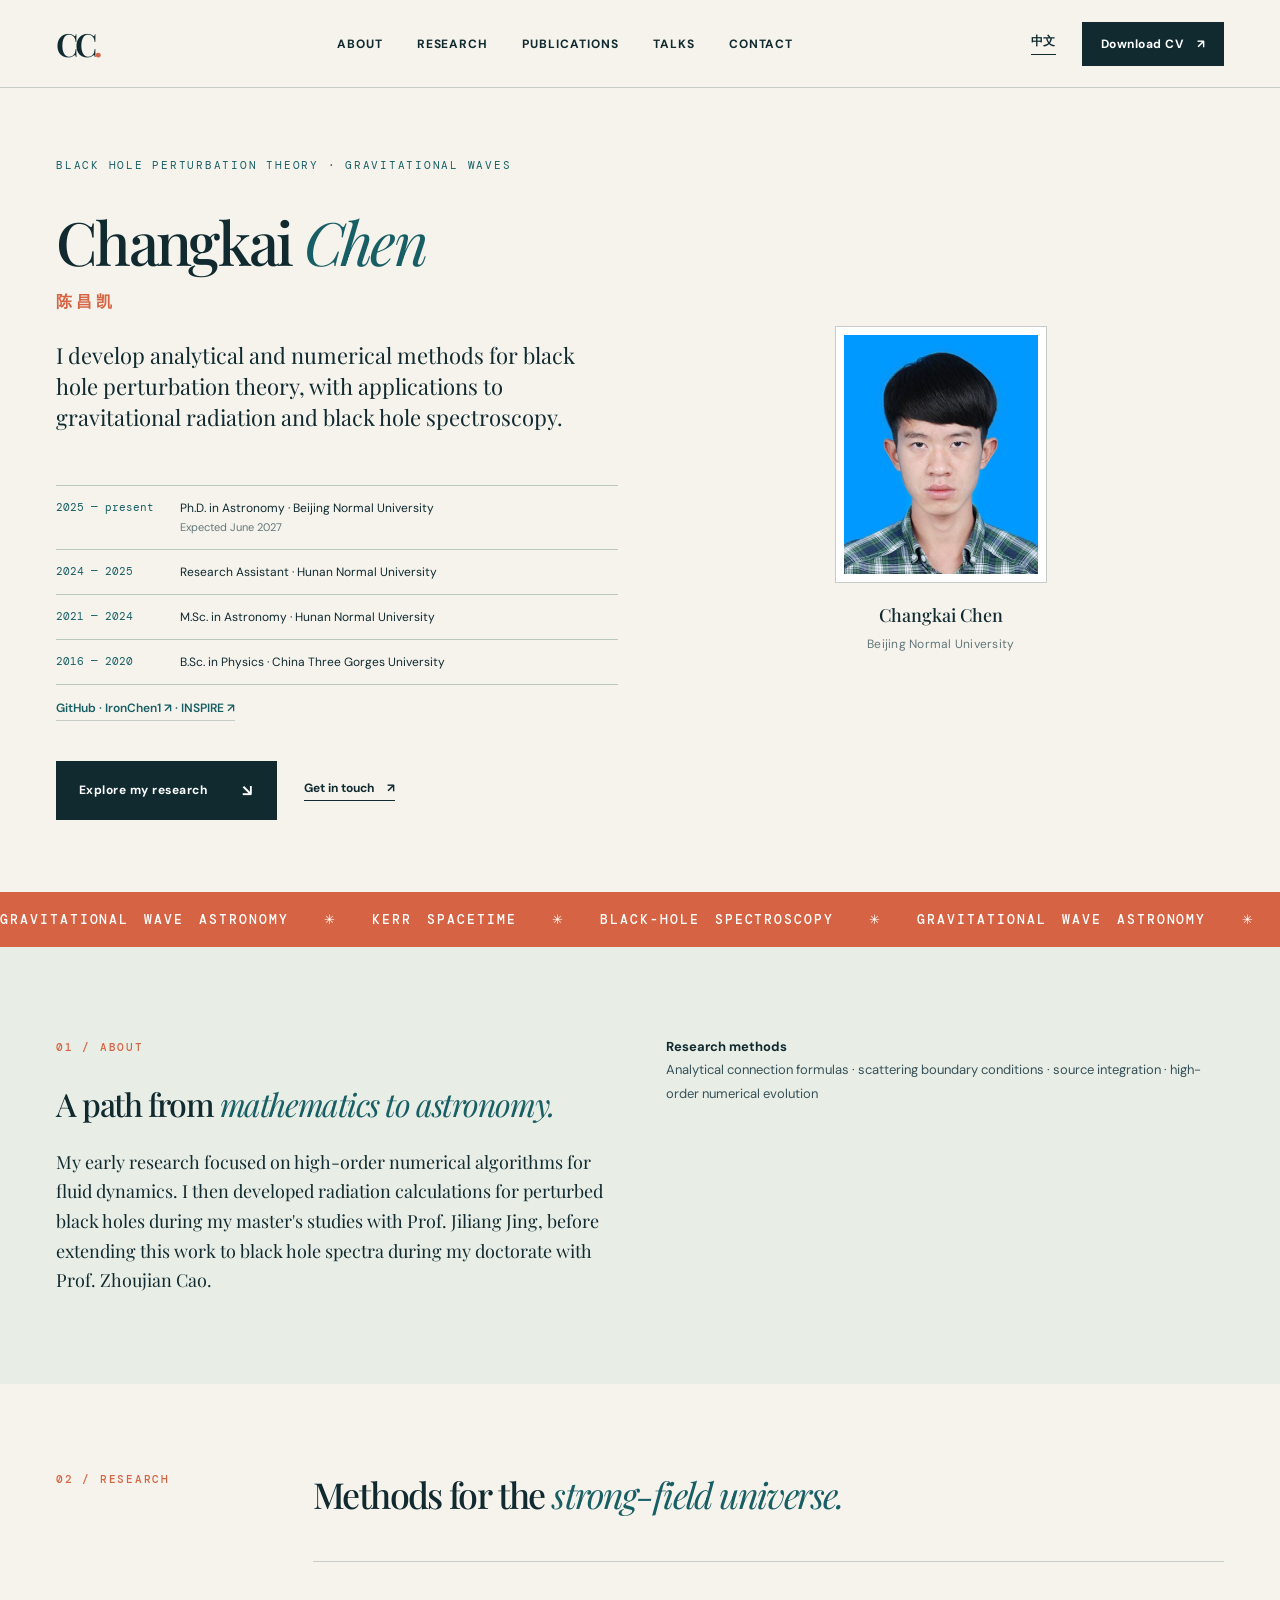
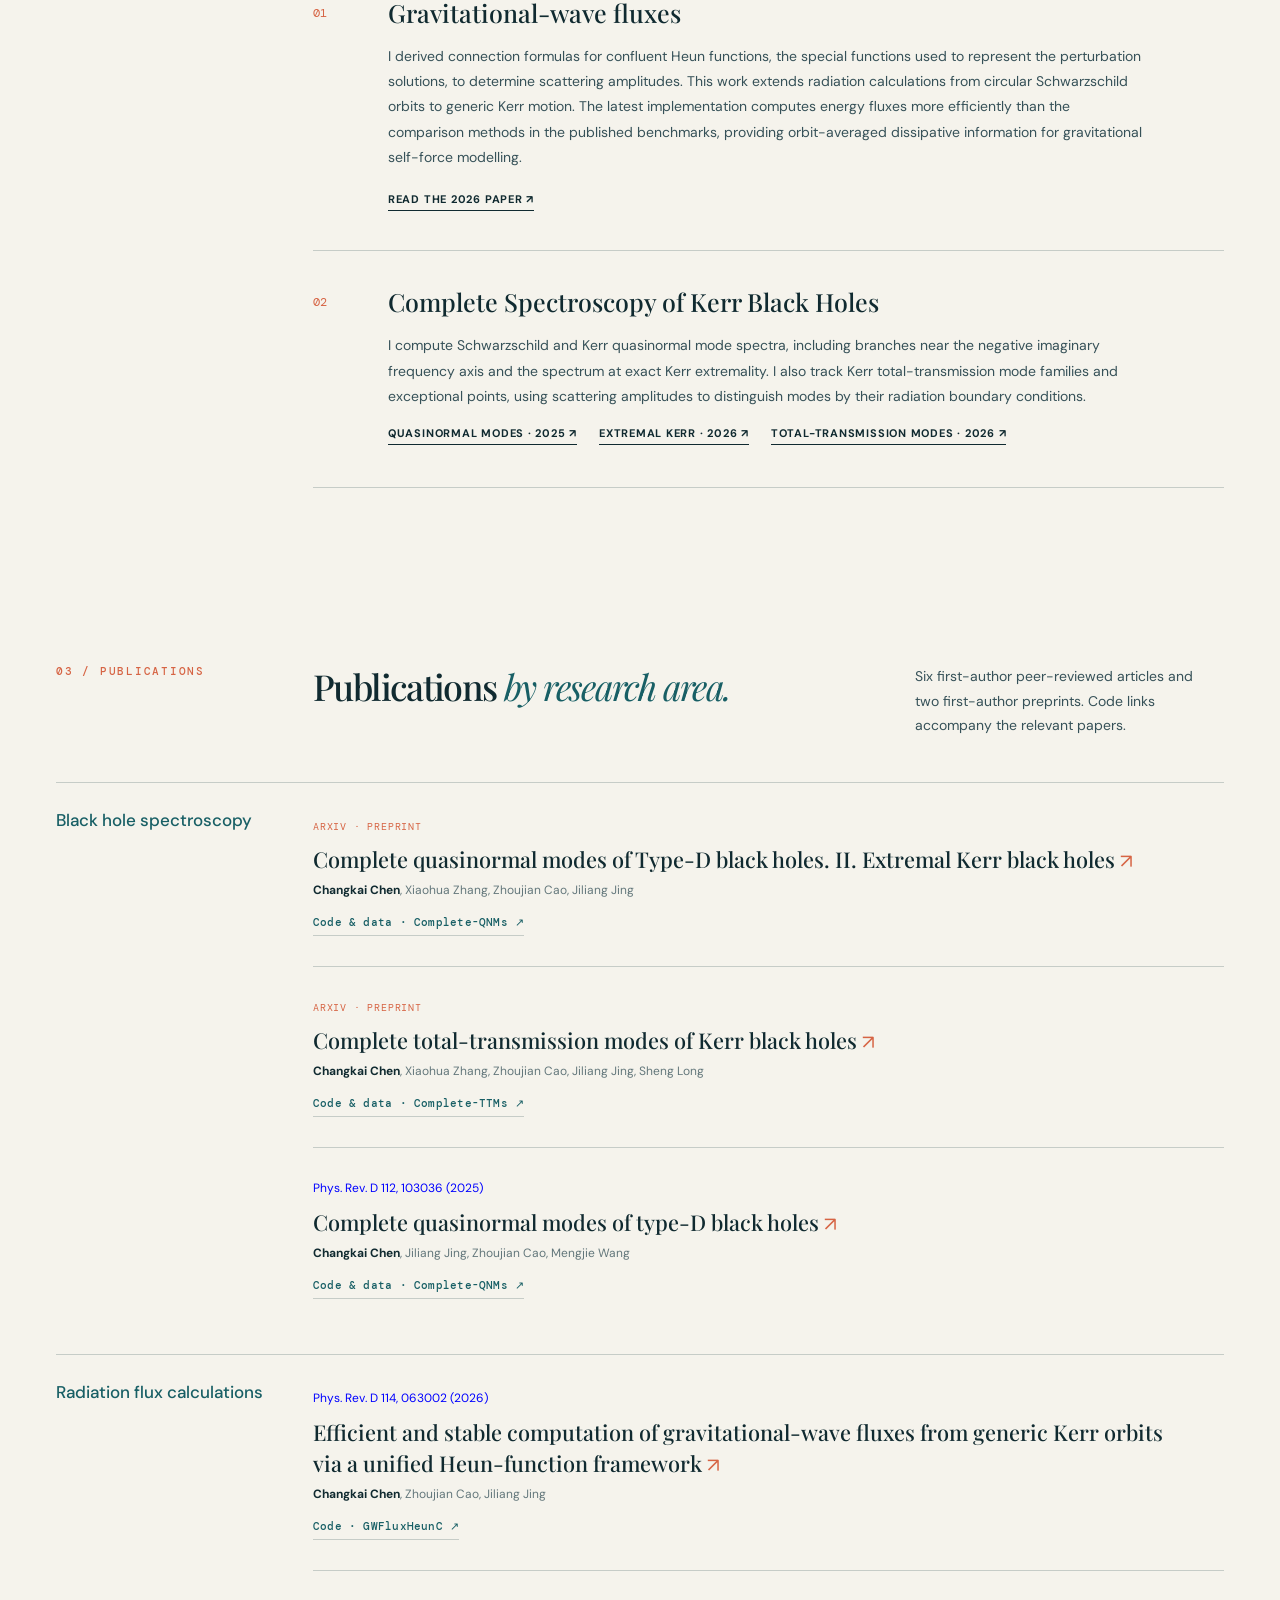
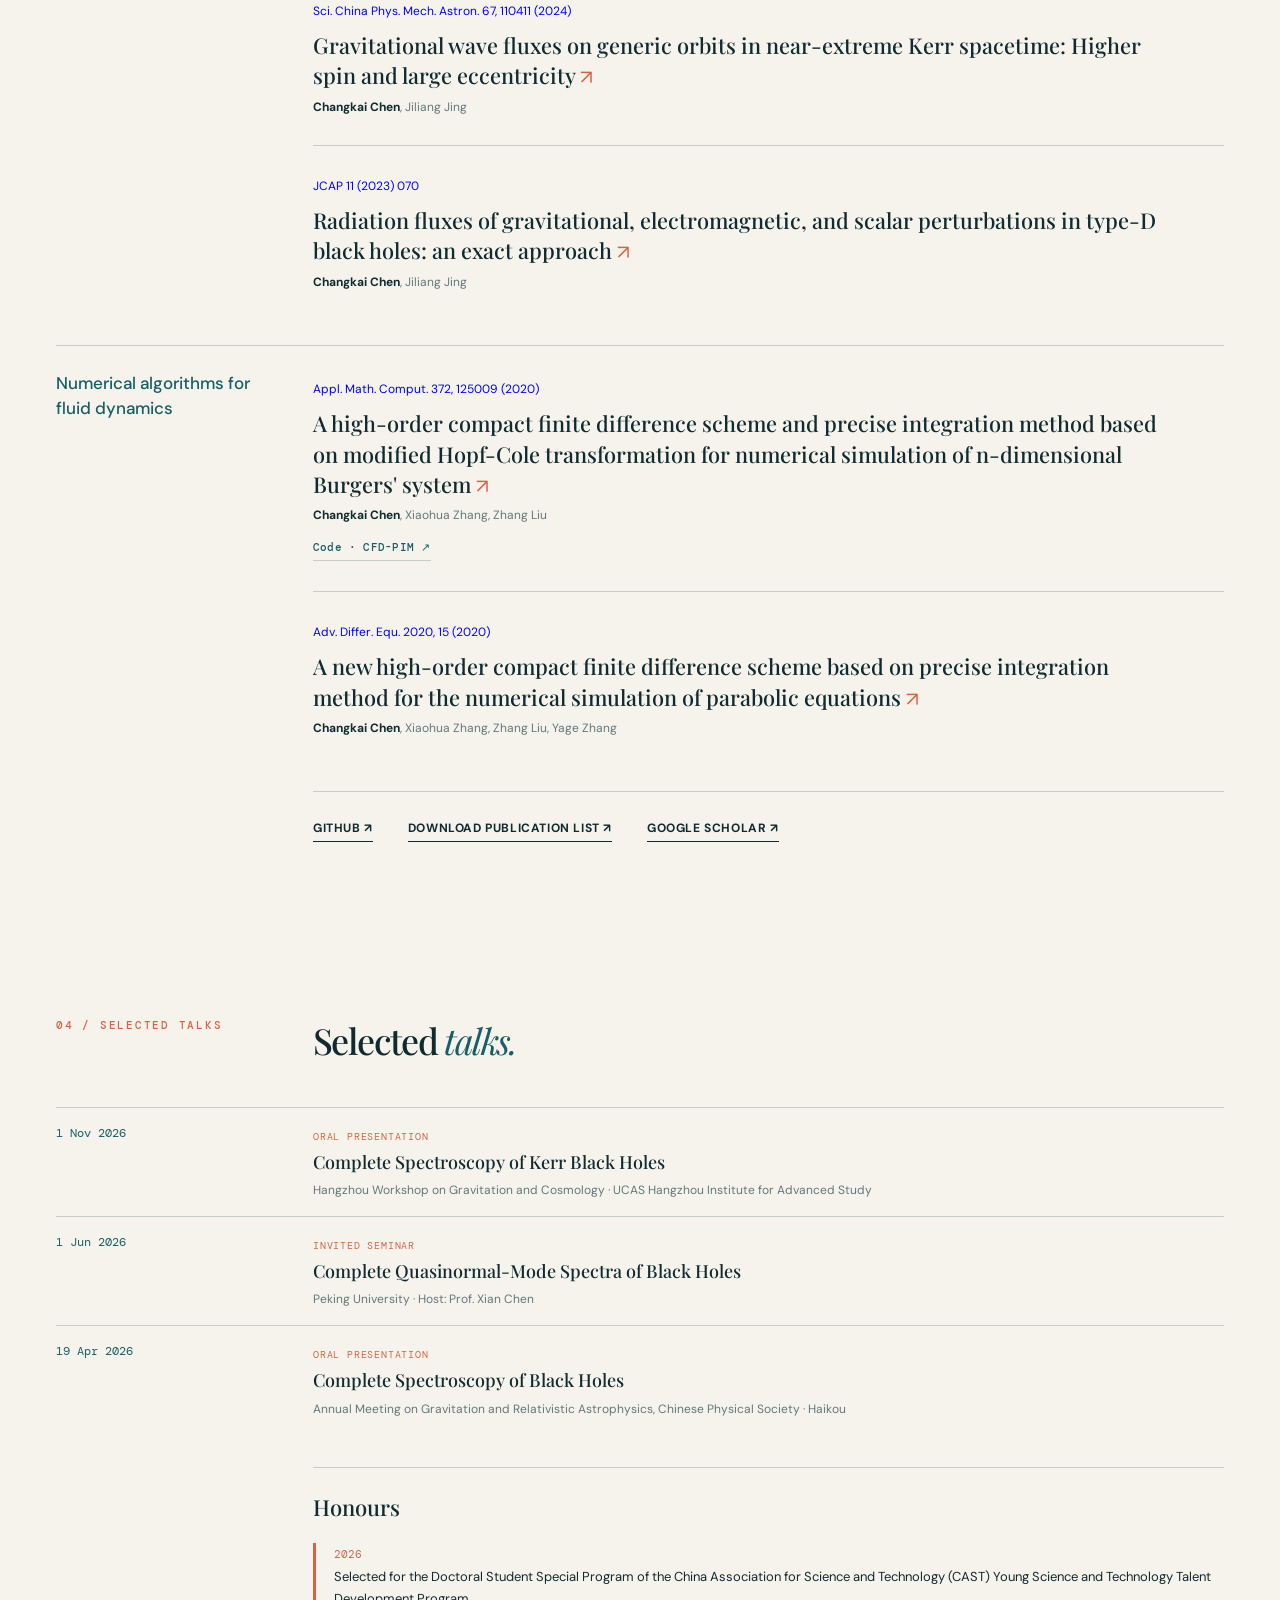
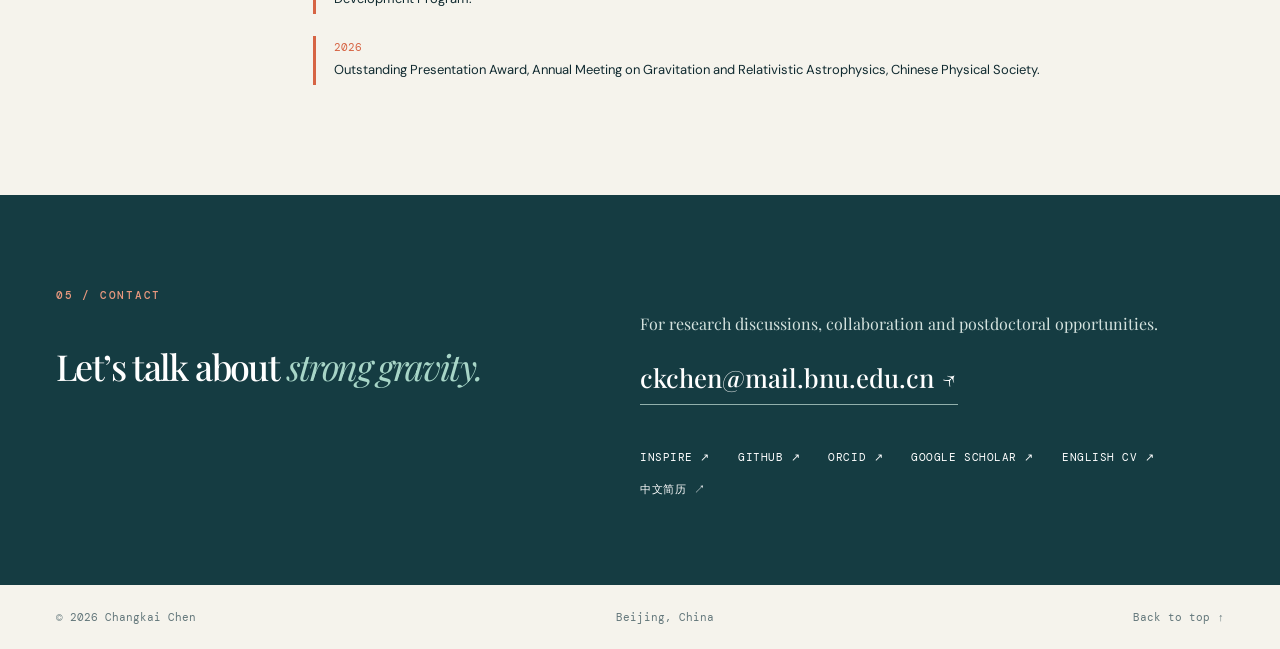
==== commit 975d5ffa: "Streamline profile content and move honours after selected talks" ====
--- a/index.html
+++ b/index.html
@@ -7,7 +7,7 @@
   <title>Changkai Chen · Black holes & gravitational waves</title>
   <link rel="canonical" href="https://ironchen1.github.io/">
   <link rel="alternate" hreflang="zh" href="https://ironchen1.github.io/zh.html">
-  <link rel="stylesheet" href="styles.css?v=20261113e">
+  <link rel="stylesheet" href="styles.css?v=20261113f">
   <script type="application/ld+json">{"@context":"https://schema.org","@type":"Person","name":"Changkai Chen","alternateName":"陈昌凯","url":"https://ironchen1.github.io/","email":"mailto:ckchen@mail.bnu.edu.cn","affiliation":{"@type":"CollegeOrUniversity","name":"Beijing Normal University"},"sameAs":["https://www.researchgate.net/profile/Changkai-Chen","https://inspirehep.net/authors/2769419?ui-citation-summary=true","https://github.com/IronChen1","https://orcid.org/0000-0002-4023-0682","https://scholar.google.com/citations?user=2WpuOF4AAAAJ"],"knowsAbout":["Black-hole perturbation theory","Gravitational waves","Kerr black holes","Quasinormal modes"]}</script>
 </head>
 <body>
@@ -23,15 +23,15 @@
         <p class="lead-line">Black hole perturbation theory · Gravitational waves</p>
         <h1><span class="latin-name">Changkai <em>Chen</em></span><span class="han-name" lang="zh-CN">陈昌凯</span></h1>
         <p class="hero-intro">I develop analytical and numerical methods for black hole perturbation theory, with applications to gravitational radiation and black hole spectroscopy.</p>
-        <p class="hero-position">Ph.D. researcher in Astronomy<br>Beijing Normal University · Expected June 2027</p><div class="timeline hero-timeline"><div><time>2025 — present</time><span>Ph.D. in Astronomy · Beijing Normal University</span></div><div><time>2024 — 2025</time><span>Research Assistant · Hunan Normal University</span></div><div><time>2021 — 2024</time><span>M.Sc. in Astronomy · Hunan Normal University</span></div><div><time>2016 — 2020</time><span>B.Sc. in Physics · China Three Gorges University</span></div></div><div class="profile-github"><a href="https://github.com/IronChen1" target="_blank" rel="noopener noreferrer">GitHub · IronChen1 <span aria-hidden="true">↗</span></a><span aria-hidden="true"> · </span><a href="https://inspirehep.net/authors/2769419?ui-citation-summary=true" target="_blank" rel="noopener noreferrer">INSPIRE <span aria-hidden="true">↗</span></a></div>
+        <div class="timeline hero-timeline"><div><time>2025 — present</time><span>Ph.D. in Astronomy · Beijing Normal University<span class="degree-note">Expected June 2027</span></span></div><div><time>2024 — 2025</time><span>Research Assistant · Hunan Normal University</span></div><div><time>2021 — 2024</time><span>M.Sc. in Astronomy · Hunan Normal University</span></div><div><time>2016 — 2020</time><span>B.Sc. in Physics · China Three Gorges University</span></div></div><div class="profile-github"><a href="https://github.com/IronChen1" target="_blank" rel="noopener noreferrer">GitHub · IronChen1 <span aria-hidden="true">↗</span></a><span aria-hidden="true"> · </span><a href="https://inspirehep.net/authors/2769419?ui-citation-summary=true" target="_blank" rel="noopener noreferrer">INSPIRE <span aria-hidden="true">↗</span></a></div>
         <div class="hero-links"><a class="button-primary" href="#research">Explore my research <span aria-hidden="true">↘</span></a><a class="text-link" href="mailto:ckchen@mail.bnu.edu.cn">Get in touch <span aria-hidden="true">↗</span></a></div>
       </div>
       <figure class="hero-visual"><div class="portrait-frame"><img src="assets/photo.jpg" alt="Changkai Chen" width="358" height="441"></div><figcaption class="visual-note">Changkai Chen<span>Beijing Normal University</span></figcaption></figure>
     </section>
     <div class="marquee" aria-hidden="true"><div>GRAVITATIONAL WAVE ASTRONOMY <span>✳</span> KERR SPACETIME <span>✳</span> BLACK-HOLE SPECTROSCOPY <span>✳</span> GRAVITATIONAL WAVE ASTRONOMY <span>✳</span> KERR SPACETIME <span>✳</span></div></div>
-    <section class="section about" id="about"><div class="wrap about-grid"><div class="about-title"><span class="index">01 / ABOUT</span><h2>A path from <em>mathematics to astronomy.</em></h2><p class="about-intro">I am a Ph.D. student in Astronomy at Beijing Normal University, supervised by Prof. Zhoujian Cao. My training began with high-order numerical methods for partial differential equations and developed into black-hole perturbation theory and gravitational-wave source modelling.</p></div><div class="about-highlights"><p class="award"><span>2026</span> Selected for the doctoral-student program of the China Association for Science and Technology (CAST) Young Science and Technology Talent Cultivation Initiative (中国科协青年科技人才培育工程博士生专项计划).</p><p class="award"><span>2026</span> Outstanding Presentation Award, Annual Meeting on Gravitation and Relativistic Astrophysics, Chinese Physical Society, for “Complete Spectroscopy of Black Holes”.</p><p class="methods"><strong>Research methods</strong><br>Analytical connection formulas · scattering boundary conditions · source integration · high-order numerical evolution</p></div></div></section>
+    <section class="section about" id="about"><div class="wrap about-grid"><div class="about-title"><span class="index">01 / ABOUT</span><h2>A path from <em>mathematics to astronomy.</em></h2><p class="about-intro">My early research focused on high-order numerical algorithms for fluid dynamics. I then developed radiation calculations for perturbed black holes during my master's studies with Prof. Jiliang Jing, before extending this work to black hole spectra during my doctorate with Prof. Zhoujian Cao.</p></div><div class="about-highlights"><p class="methods"><strong>Research methods</strong><br>Analytical connection formulas · scattering boundary conditions · source integration · high-order numerical evolution</p></div></div></section>
     <section class="section research wrap" id="research">
-      <div class="section-head"><span class="index">02 / RESEARCH</span><h2>Methods for the <em>strong-field universe.</em></h2><p>My work combines analytical solutions, radiation boundary conditions and numerical computation for gravitational wave astronomy.</p></div>
+      <div class="section-head"><span class="index">02 / RESEARCH</span><h2>Methods for the <em>strong-field universe.</em></h2></div>
       <div class="research-list">
         <article class="research-item"><span class="item-no">01</span><div><h3>Gravitational-wave fluxes</h3><p>I derived connection formulas for confluent Heun functions, the special functions used to represent the perturbation solutions, to determine scattering amplitudes. This work extends radiation calculations from circular Schwarzschild orbits to generic Kerr motion. The latest implementation computes energy fluxes more efficiently than the comparison methods in the published benchmarks, providing orbit-averaged dissipative information for gravitational self-force modelling.</p><a href="https://doi.org/10.1103/nngm-dhpl" target="_blank" rel="noopener noreferrer">Read the 2026 paper <span aria-hidden="true">↗</span></a></div></article>
         <article class="research-item"><span class="item-no">02</span><div><h3>Complete Spectroscopy of Kerr Black Holes</h3><p>I compute Schwarzschild and Kerr quasinormal mode spectra, including branches near the negative imaginary frequency axis and the spectrum at exact Kerr extremality. I also track Kerr total-transmission mode families and exceptional points, using scattering amplitudes to distinguish modes by their radiation boundary conditions.</p><div class="research-links"><a href="https://doi.org/10.1103/f8m8-vr4l" target="_blank" rel="noopener noreferrer">Quasinormal modes · 2025 <span aria-hidden="true">↗</span></a><a href="https://arxiv.org/abs/2610.39095" target="_blank" rel="noopener noreferrer">Extremal Kerr · 2026 <span aria-hidden="true">↗</span></a><a href="https://arxiv.org/abs/2609.39609" target="_blank" rel="noopener noreferrer">Total-transmission modes · 2026 <span aria-hidden="true">↗</span></a></div></div></article>
@@ -39,7 +39,7 @@
 
       </div>
     </section>
-    <section class="feature-band"><div class="wrap feature-inner"><p class="feature-quote">Exact theory meets robust computation.</p><div><span>RESEARCH THROUGH-LINE</span><p>Strong-field regimes. Verifiable numerical results. Clear physical insight.</p></div></div></section>
+
     <section class="section pubs wrap" id="publications">
       <div class="section-head"><span class="index">03 / PUBLICATIONS</span><h2>Publications <em>by research area.</em></h2><p>Six first-author peer-reviewed articles and two first-author preprints. Code links accompany the relevant papers.</p></div>
       <div class="pub-year pub-category"><span>Black hole spectroscopy</span><div class="pubs-in-year"><article><span class="pub-type">arXiv · Preprint</span><h3><a href="https://arxiv.org/abs/2610.39095" target="_blank" rel="noopener noreferrer">Complete quasinormal modes of Type-D black holes. II. Extremal Kerr black holes <span aria-hidden="true">↗</span></a></h3><p><strong>Changkai Chen</strong>, Xiaohua Zhang, Zhoujian Cao, Jiliang Jing</p><div class="paper-resources"><a href="https://github.com/IronChen1/Complete-QNMs" target="_blank" rel="noopener noreferrer">Code &amp; data · Complete-QNMs <span aria-hidden="true">↗</span></a></div></article><article><span class="pub-type">arXiv · Preprint</span><h3><a href="https://arxiv.org/abs/2609.39609" target="_blank" rel="noopener noreferrer">Complete total-transmission modes of Kerr black holes <span aria-hidden="true">↗</span></a></h3><p><strong>Changkai Chen</strong>, Xiaohua Zhang, Zhoujian Cao, Jiliang Jing, Sheng Long</p><div class="paper-resources"><a href="https://github.com/IronChen1/Complete-TTMs" target="_blank" rel="noopener noreferrer">Code &amp; data · Complete-TTMs <span aria-hidden="true">↗</span></a></div></article><article><a class="journal-citation" href="https://doi.org/10.1103/f8m8-vr4l" target="_blank" rel="noopener noreferrer">Phys. Rev. D 112, 103036 (2025)</a><h3><a href="https://doi.org/10.1103/f8m8-vr4l" target="_blank" rel="noopener noreferrer">Complete quasinormal modes of type-D black holes <span aria-hidden="true">↗</span></a></h3><p><strong>Changkai Chen</strong>, Jiliang Jing, Zhoujian Cao, Mengjie Wang</p><div class="paper-resources"><a href="https://github.com/IronChen1/Complete-QNMs" target="_blank" rel="noopener noreferrer">Code &amp; data · Complete-QNMs <span aria-hidden="true">↗</span></a></div></article></div></div>
@@ -48,7 +48,7 @@
       <div class="publication-links"><a href="https://github.com/IronChen1" target="_blank" rel="noopener noreferrer">GitHub <span aria-hidden="true">↗</span></a><a href="assets/Publications_Changkai_Chen.pdf" download>Download publication list <span aria-hidden="true">↗</span></a><a href="https://scholar.google.com/citations?user=2WpuOF4AAAAJ" target="_blank" rel="noopener noreferrer">Google Scholar <span aria-hidden="true">↗</span></a></div>
     </section>
 
-    <section class="section pubs wrap" id="talks"><div class="section-head"><span class="index">04 / SELECTED TALKS</span><h2>Selected <em>talks.</em></h2></div><div class="pub-year"><span>1 Nov 2026</span><div class="pubs-in-year"><article><span class="pub-type">Oral presentation</span><h3>Complete Spectroscopy of Kerr Black Holes</h3><p>Hangzhou Workshop on Gravitation and Cosmology · UCAS Hangzhou Institute for Advanced Study</p></article></div></div><div class="pub-year"><span>1 Jun 2026</span><div class="pubs-in-year"><article><span class="pub-type">Invited seminar</span><h3>Complete Quasinormal-Mode Spectra of Black Holes</h3><p>Peking University · Host: Prof. Xian Chen</p></article></div></div><div class="pub-year"><span>19 Apr 2026</span><div class="pubs-in-year"><article><span class="pub-type">Oral presentation</span><h3>Complete Spectroscopy of Black Holes</h3><p>Annual Meeting on Gravitation and Relativistic Astrophysics, Chinese Physical Society · Haikou</p><p><strong>Outstanding Presentation Award.</strong></p></article></div></div></section>
+    <section class="section pubs wrap" id="talks"><div class="section-head"><span class="index">04 / SELECTED TALKS</span><h2>Selected <em>talks.</em></h2></div><div class="pub-year"><span>1 Nov 2026</span><div class="pubs-in-year"><article><span class="pub-type">Oral presentation</span><h3>Complete Spectroscopy of Kerr Black Holes</h3><p>Hangzhou Workshop on Gravitation and Cosmology · UCAS Hangzhou Institute for Advanced Study</p></article></div></div><div class="pub-year"><span>1 Jun 2026</span><div class="pubs-in-year"><article><span class="pub-type">Invited seminar</span><h3>Complete Quasinormal-Mode Spectra of Black Holes</h3><p>Peking University · Host: Prof. Xian Chen</p></article></div></div><div class="pub-year"><span>19 Apr 2026</span><div class="pubs-in-year"><article><span class="pub-type">Oral presentation</span><h3>Complete Spectroscopy of Black Holes</h3><p>Annual Meeting on Gravitation and Relativistic Astrophysics, Chinese Physical Society · Haikou</p></article></div></div><div class="talk-honours"><h3>Honours</h3><div class="about-highlights"><p class="award"><span>2026</span> Selected for the Doctoral Student Special Program of the China Association for Science and Technology (CAST) Young Science and Technology Talent Development Program.</p><p class="award"><span>2026</span> Outstanding Presentation Award, Annual Meeting on Gravitation and Relativistic Astrophysics, Chinese Physical Society.</p></div></div></section>
     <section class="contact" id="contact"><div class="wrap contact-grid"><div><span class="index">05 / CONTACT</span><h2>Let’s talk about <em>strong gravity.</em></h2></div><div class="contact-side"><p>For research discussions, collaboration and postdoctoral opportunities.</p><a class="email" href="mailto:ckchen@mail.bnu.edu.cn">ckchen@mail.bnu.edu.cn <span aria-hidden="true">↗</span></a><div class="contact-links"><a href="https://inspirehep.net/authors/2769419?ui-citation-summary=true" target="_blank" rel="noopener noreferrer">INSPIRE ↗</a><a href="https://github.com/IronChen1" target="_blank" rel="noopener noreferrer">GitHub ↗</a><a href="https://orcid.org/0000-0002-4023-0682" target="_blank" rel="noopener noreferrer">ORCID ↗</a><a href="https://scholar.google.com/citations?user=2WpuOF4AAAAJ" target="_blank" rel="noopener noreferrer">Google Scholar ↗</a><a href="assets/CV_Changkai_Chen_General.pdf" download>English CV ↗</a><a href="assets/CV_Changkai_Chen_CN_University.pdf" download>中文简历 ↗</a></div></div></div></section>
   </main>
   <footer class="footer wrap"><span>© 2026 Changkai Chen</span><span>Beijing, China</span><a href="#top">Back to top ↑</a></footer>
--- a/styles.css
+++ b/styles.css
@@ -49,3 +49,10 @@
 .about-title .about-intro{margin-top:24px}
 
 .zh .about h2{text-wrap:balance}
+
+/* Honours follow the selected talks near the end of the page. */
+.talk-honours{margin:32px 0 0 22%;padding-top:24px;border-top:1px solid var(--line)}.talk-honours>h3{font:500 22px/1.4 var(--serif);margin:0 0 20px}.zh .talk-honours>h3{font-family:var(--sans)}
+@media(max-width:1000px){.talk-honours{margin-left:18%}}
+@media(max-width:720px){.talk-honours{margin-left:0}}
+
+.degree-note{display:block;margin-top:2px;font-size:11px;color:var(--muted)}
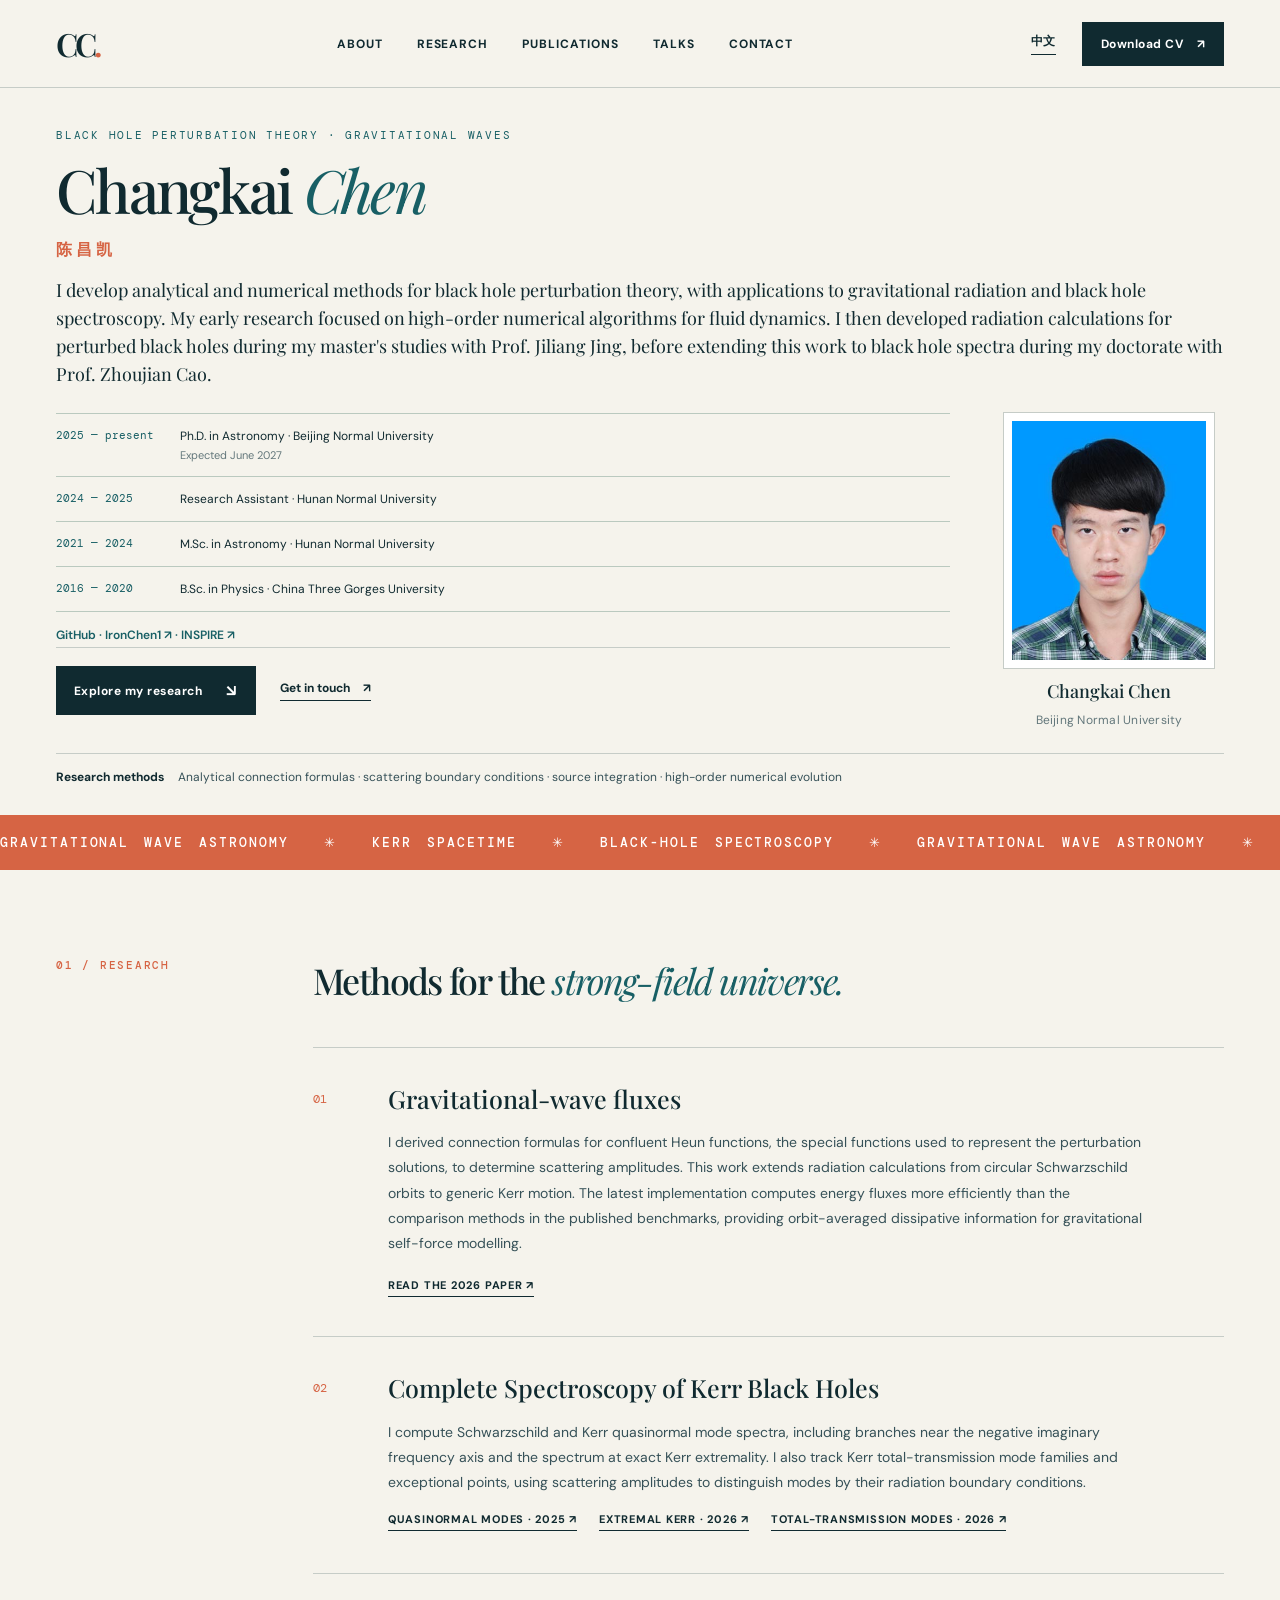
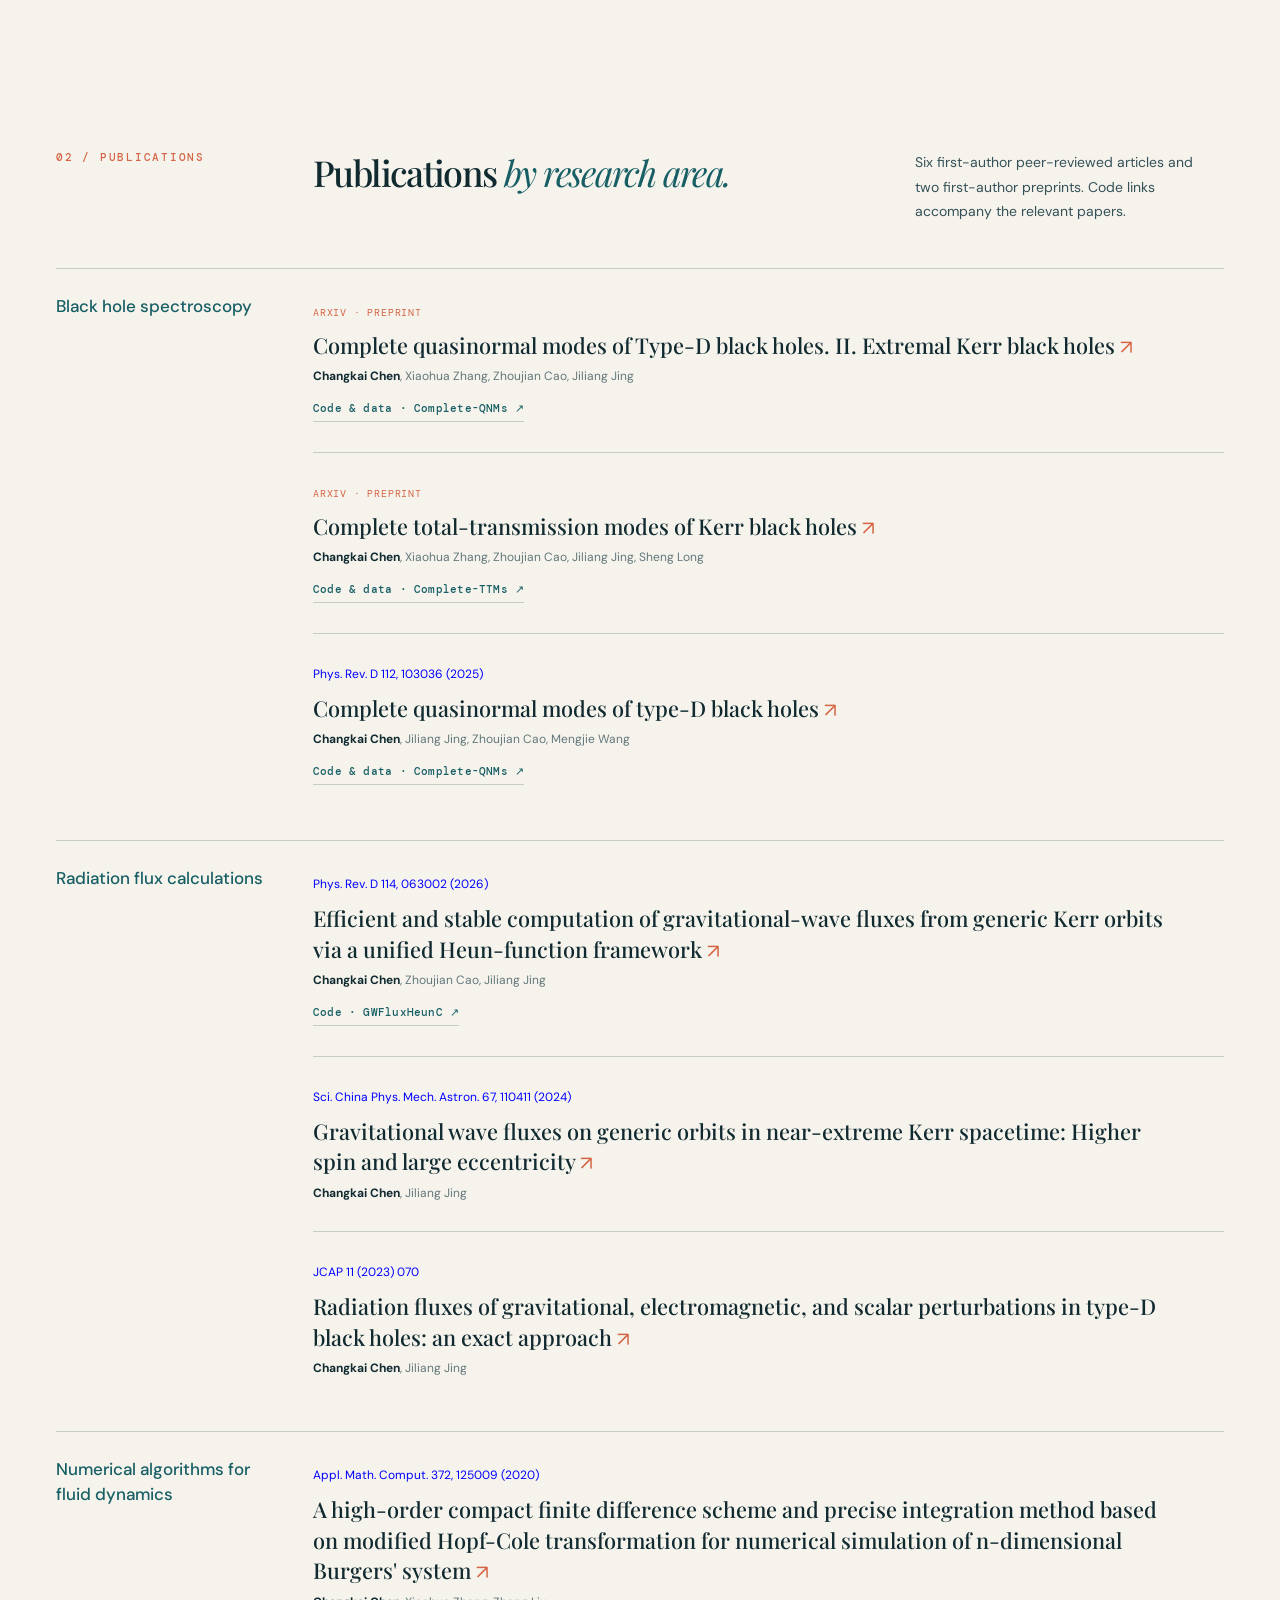
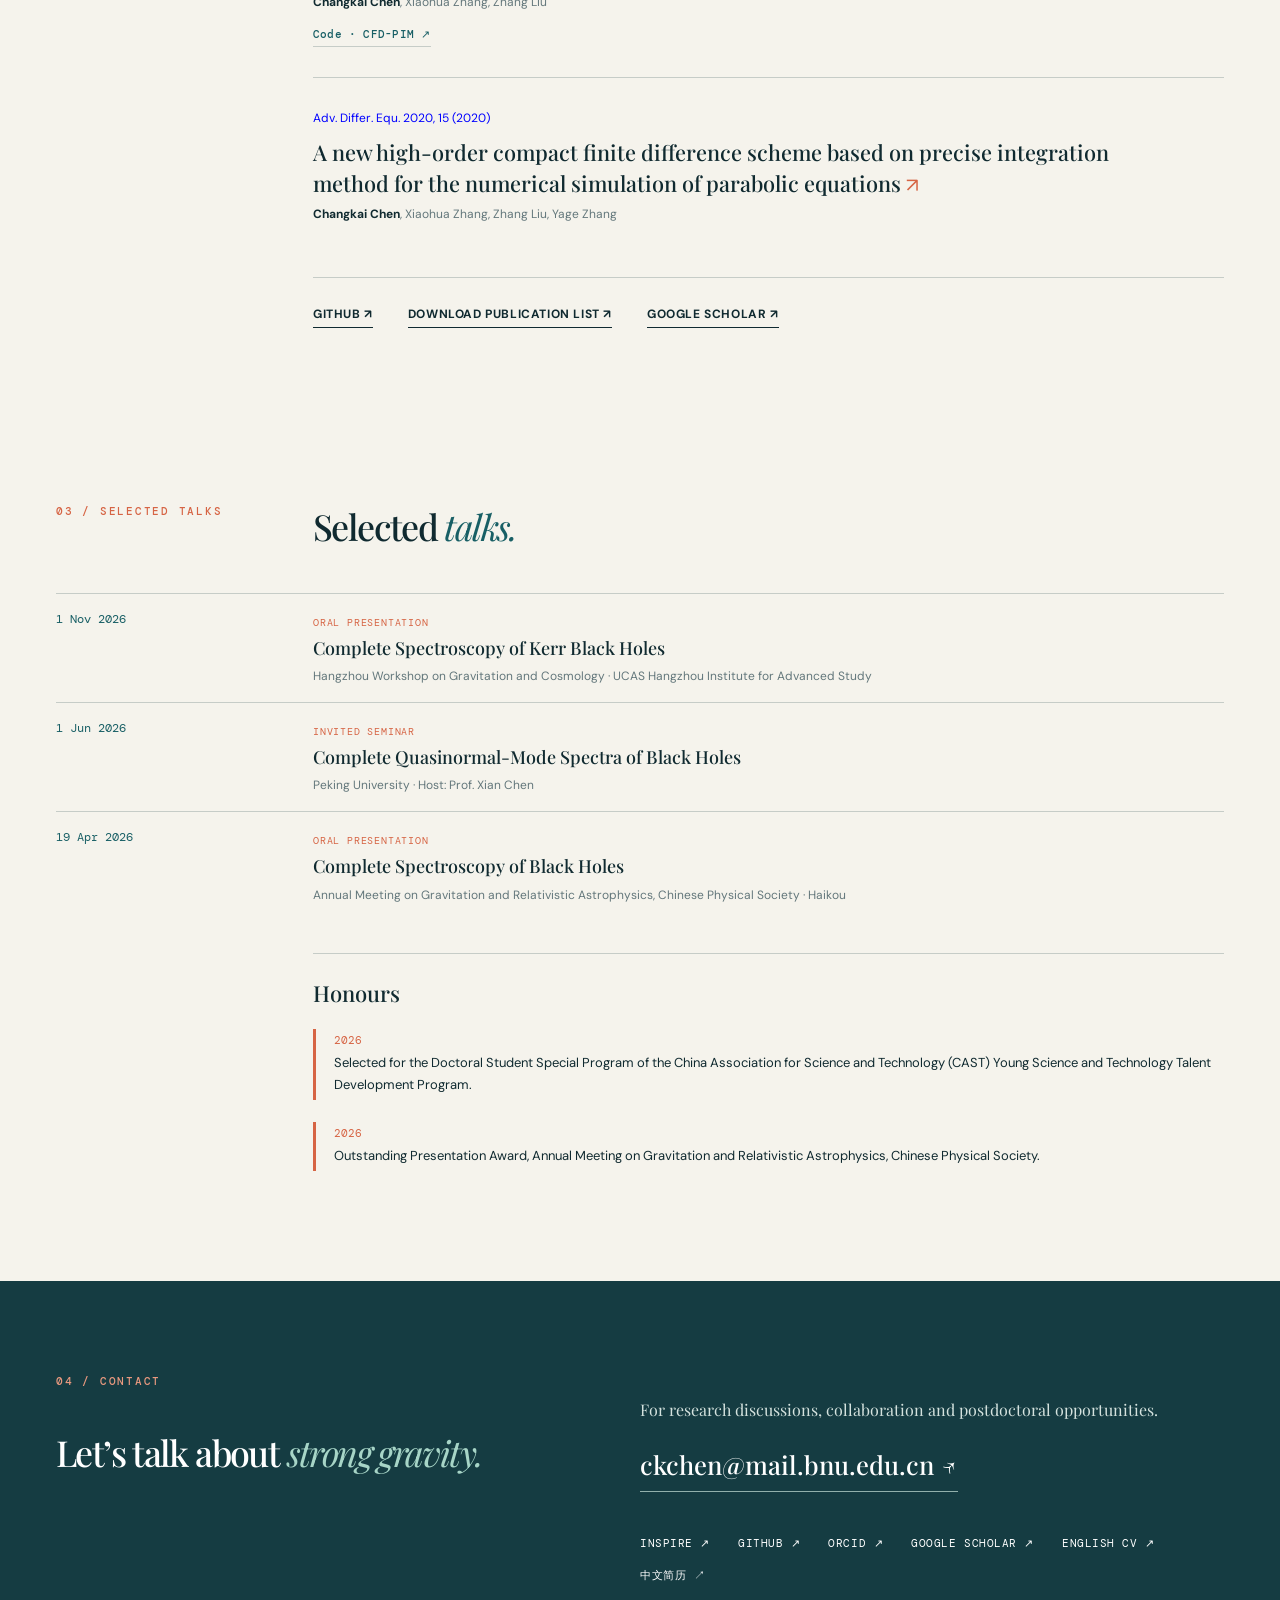
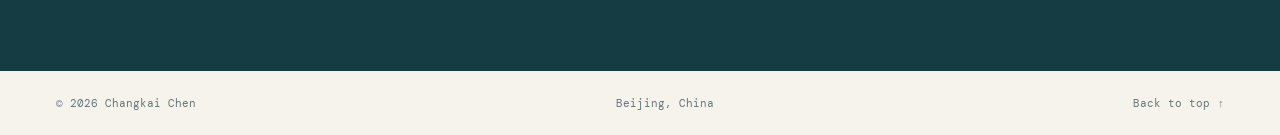
==== commit c14bf9d9: "Merge biography into a compact introduction with full-width methods" ====
--- a/index.html
+++ b/index.html
@@ -7,7 +7,7 @@
   <title>Changkai Chen · Black holes & gravitational waves</title>
   <link rel="canonical" href="https://ironchen1.github.io/">
   <link rel="alternate" hreflang="zh" href="https://ironchen1.github.io/zh.html">
-  <link rel="stylesheet" href="styles.css?v=20261113f">
+  <link rel="stylesheet" href="styles.css?v=20261113g">
   <script type="application/ld+json">{"@context":"https://schema.org","@type":"Person","name":"Changkai Chen","alternateName":"陈昌凯","url":"https://ironchen1.github.io/","email":"mailto:ckchen@mail.bnu.edu.cn","affiliation":{"@type":"CollegeOrUniversity","name":"Beijing Normal University"},"sameAs":["https://www.researchgate.net/profile/Changkai-Chen","https://inspirehep.net/authors/2769419?ui-citation-summary=true","https://github.com/IronChen1","https://orcid.org/0000-0002-4023-0682","https://scholar.google.com/citations?user=2WpuOF4AAAAJ"],"knowsAbout":["Black-hole perturbation theory","Gravitational waves","Kerr black holes","Quasinormal modes"]}</script>
 </head>
 <body>
@@ -19,19 +19,16 @@
   </header>
   <main id="main">
     <section class="hero wrap" id="top">
-      <div class="hero-copy">
-        <p class="lead-line">Black hole perturbation theory · Gravitational waves</p>
-        <h1><span class="latin-name">Changkai <em>Chen</em></span><span class="han-name" lang="zh-CN">陈昌凯</span></h1>
-        <p class="hero-intro">I develop analytical and numerical methods for black hole perturbation theory, with applications to gravitational radiation and black hole spectroscopy.</p>
-        <div class="timeline hero-timeline"><div><time>2025 — present</time><span>Ph.D. in Astronomy · Beijing Normal University<span class="degree-note">Expected June 2027</span></span></div><div><time>2024 — 2025</time><span>Research Assistant · Hunan Normal University</span></div><div><time>2021 — 2024</time><span>M.Sc. in Astronomy · Hunan Normal University</span></div><div><time>2016 — 2020</time><span>B.Sc. in Physics · China Three Gorges University</span></div></div><div class="profile-github"><a href="https://github.com/IronChen1" target="_blank" rel="noopener noreferrer">GitHub · IronChen1 <span aria-hidden="true">↗</span></a><span aria-hidden="true"> · </span><a href="https://inspirehep.net/authors/2769419?ui-citation-summary=true" target="_blank" rel="noopener noreferrer">INSPIRE <span aria-hidden="true">↗</span></a></div>
-        <div class="hero-links"><a class="button-primary" href="#research">Explore my research <span aria-hidden="true">↘</span></a><a class="text-link" href="mailto:ckchen@mail.bnu.edu.cn">Get in touch <span aria-hidden="true">↗</span></a></div>
-      </div>
+      <div class="hero-copy" id="about"><p class="lead-line">Black hole perturbation theory · Gravitational waves</p><h1><span class="latin-name">Changkai <em>Chen</em></span><span class="han-name" lang="zh-CN">陈昌凯</span></h1><p class="hero-intro">I develop analytical and numerical methods for black hole perturbation theory, with applications to gravitational radiation and black hole spectroscopy. My early research focused on high-order numerical algorithms for fluid dynamics. I then developed radiation calculations for perturbed black holes during my master's studies with Prof. Jiliang Jing, before extending this work to black hole spectra during my doctorate with Prof. Zhoujian Cao.</p></div>
+      <div class="hero-details"><div class="timeline hero-timeline"><div><time>2025 — present</time><span>Ph.D. in Astronomy · Beijing Normal University<span class="degree-note">Expected June 2027</span></span></div><div><time>2024 — 2025</time><span>Research Assistant · Hunan Normal University</span></div><div><time>2021 — 2024</time><span>M.Sc. in Astronomy · Hunan Normal University</span></div><div><time>2016 — 2020</time><span>B.Sc. in Physics · China Three Gorges University</span></div></div><div class="profile-github"><a href="https://github.com/IronChen1" target="_blank" rel="noopener noreferrer">GitHub · IronChen1 <span aria-hidden="true">↗</span></a><span aria-hidden="true"> · </span><a href="https://inspirehep.net/authors/2769419?ui-citation-summary=true" target="_blank" rel="noopener noreferrer">INSPIRE <span aria-hidden="true">↗</span></a></div>
+        <div class="hero-links"><a class="button-primary" href="#research">Explore my research <span aria-hidden="true">↘</span></a><a class="text-link" href="mailto:ckchen@mail.bnu.edu.cn">Get in touch <span aria-hidden="true">↗</span></a></div></div>
       <figure class="hero-visual"><div class="portrait-frame"><img src="assets/photo.jpg" alt="Changkai Chen" width="358" height="441"></div><figcaption class="visual-note">Changkai Chen<span>Beijing Normal University</span></figcaption></figure>
+      <div class="hero-methods"><strong>Research methods</strong><span>Analytical connection formulas · scattering boundary conditions · source integration · high-order numerical evolution</span></div>
     </section>
     <div class="marquee" aria-hidden="true"><div>GRAVITATIONAL WAVE ASTRONOMY <span>✳</span> KERR SPACETIME <span>✳</span> BLACK-HOLE SPECTROSCOPY <span>✳</span> GRAVITATIONAL WAVE ASTRONOMY <span>✳</span> KERR SPACETIME <span>✳</span></div></div>
-    <section class="section about" id="about"><div class="wrap about-grid"><div class="about-title"><span class="index">01 / ABOUT</span><h2>A path from <em>mathematics to astronomy.</em></h2><p class="about-intro">My early research focused on high-order numerical algorithms for fluid dynamics. I then developed radiation calculations for perturbed black holes during my master's studies with Prof. Jiliang Jing, before extending this work to black hole spectra during my doctorate with Prof. Zhoujian Cao.</p></div><div class="about-highlights"><p class="methods"><strong>Research methods</strong><br>Analytical connection formulas · scattering boundary conditions · source integration · high-order numerical evolution</p></div></div></section>
+
     <section class="section research wrap" id="research">
-      <div class="section-head"><span class="index">02 / RESEARCH</span><h2>Methods for the <em>strong-field universe.</em></h2></div>
+      <div class="section-head"><span class="index">01 / RESEARCH</span><h2>Methods for the <em>strong-field universe.</em></h2></div>
       <div class="research-list">
         <article class="research-item"><span class="item-no">01</span><div><h3>Gravitational-wave fluxes</h3><p>I derived connection formulas for confluent Heun functions, the special functions used to represent the perturbation solutions, to determine scattering amplitudes. This work extends radiation calculations from circular Schwarzschild orbits to generic Kerr motion. The latest implementation computes energy fluxes more efficiently than the comparison methods in the published benchmarks, providing orbit-averaged dissipative information for gravitational self-force modelling.</p><a href="https://doi.org/10.1103/nngm-dhpl" target="_blank" rel="noopener noreferrer">Read the 2026 paper <span aria-hidden="true">↗</span></a></div></article>
         <article class="research-item"><span class="item-no">02</span><div><h3>Complete Spectroscopy of Kerr Black Holes</h3><p>I compute Schwarzschild and Kerr quasinormal mode spectra, including branches near the negative imaginary frequency axis and the spectrum at exact Kerr extremality. I also track Kerr total-transmission mode families and exceptional points, using scattering amplitudes to distinguish modes by their radiation boundary conditions.</p><div class="research-links"><a href="https://doi.org/10.1103/f8m8-vr4l" target="_blank" rel="noopener noreferrer">Quasinormal modes · 2025 <span aria-hidden="true">↗</span></a><a href="https://arxiv.org/abs/2610.39095" target="_blank" rel="noopener noreferrer">Extremal Kerr · 2026 <span aria-hidden="true">↗</span></a><a href="https://arxiv.org/abs/2609.39609" target="_blank" rel="noopener noreferrer">Total-transmission modes · 2026 <span aria-hidden="true">↗</span></a></div></div></article>
@@ -41,15 +38,15 @@
     </section>
 
     <section class="section pubs wrap" id="publications">
-      <div class="section-head"><span class="index">03 / PUBLICATIONS</span><h2>Publications <em>by research area.</em></h2><p>Six first-author peer-reviewed articles and two first-author preprints. Code links accompany the relevant papers.</p></div>
+      <div class="section-head"><span class="index">02 / PUBLICATIONS</span><h2>Publications <em>by research area.</em></h2><p>Six first-author peer-reviewed articles and two first-author preprints. Code links accompany the relevant papers.</p></div>
       <div class="pub-year pub-category"><span>Black hole spectroscopy</span><div class="pubs-in-year"><article><span class="pub-type">arXiv · Preprint</span><h3><a href="https://arxiv.org/abs/2610.39095" target="_blank" rel="noopener noreferrer">Complete quasinormal modes of Type-D black holes. II. Extremal Kerr black holes <span aria-hidden="true">↗</span></a></h3><p><strong>Changkai Chen</strong>, Xiaohua Zhang, Zhoujian Cao, Jiliang Jing</p><div class="paper-resources"><a href="https://github.com/IronChen1/Complete-QNMs" target="_blank" rel="noopener noreferrer">Code &amp; data · Complete-QNMs <span aria-hidden="true">↗</span></a></div></article><article><span class="pub-type">arXiv · Preprint</span><h3><a href="https://arxiv.org/abs/2609.39609" target="_blank" rel="noopener noreferrer">Complete total-transmission modes of Kerr black holes <span aria-hidden="true">↗</span></a></h3><p><strong>Changkai Chen</strong>, Xiaohua Zhang, Zhoujian Cao, Jiliang Jing, Sheng Long</p><div class="paper-resources"><a href="https://github.com/IronChen1/Complete-TTMs" target="_blank" rel="noopener noreferrer">Code &amp; data · Complete-TTMs <span aria-hidden="true">↗</span></a></div></article><article><a class="journal-citation" href="https://doi.org/10.1103/f8m8-vr4l" target="_blank" rel="noopener noreferrer">Phys. Rev. D 112, 103036 (2025)</a><h3><a href="https://doi.org/10.1103/f8m8-vr4l" target="_blank" rel="noopener noreferrer">Complete quasinormal modes of type-D black holes <span aria-hidden="true">↗</span></a></h3><p><strong>Changkai Chen</strong>, Jiliang Jing, Zhoujian Cao, Mengjie Wang</p><div class="paper-resources"><a href="https://github.com/IronChen1/Complete-QNMs" target="_blank" rel="noopener noreferrer">Code &amp; data · Complete-QNMs <span aria-hidden="true">↗</span></a></div></article></div></div>
       <div class="pub-year pub-category"><span>Radiation flux calculations</span><div class="pubs-in-year"><article><a class="journal-citation" href="https://doi.org/10.1103/nngm-dhpl" target="_blank" rel="noopener noreferrer">Phys. Rev. D 114, 063002 (2026)</a><h3><a href="https://doi.org/10.1103/nngm-dhpl" target="_blank" rel="noopener noreferrer">Efficient and stable computation of gravitational-wave fluxes from generic Kerr orbits via a unified Heun-function framework <span aria-hidden="true">↗</span></a></h3><p><strong>Changkai Chen</strong>, Zhoujian Cao, Jiliang Jing</p><div class="paper-resources"><a href="https://github.com/IronChen1/GWFluxHeunC" target="_blank" rel="noopener noreferrer">Code · GWFluxHeunC <span aria-hidden="true">↗</span></a></div></article><article><a class="journal-citation" href="https://doi.org/10.1007/s11433-024-2431-0" target="_blank" rel="noopener noreferrer">Sci. China Phys. Mech. Astron. 67, 110411 (2024)</a><h3><a href="https://doi.org/10.1007/s11433-024-2431-0" target="_blank" rel="noopener noreferrer">Gravitational wave fluxes on generic orbits in near-extreme Kerr spacetime: Higher spin and large eccentricity <span aria-hidden="true">↗</span></a></h3><p><strong>Changkai Chen</strong>, Jiliang Jing</p></article><article><a class="journal-citation" href="https://doi.org/10.1088/1475-7516/2023/11/070" target="_blank" rel="noopener noreferrer">JCAP 11 (2023) 070</a><h3><a href="https://doi.org/10.1088/1475-7516/2023/11/070" target="_blank" rel="noopener noreferrer">Radiation fluxes of gravitational, electromagnetic, and scalar perturbations in type-D black holes: an exact approach <span aria-hidden="true">↗</span></a></h3><p><strong>Changkai Chen</strong>, Jiliang Jing</p></article></div></div>
       <div class="pub-year pub-category"><span>Numerical algorithms for fluid dynamics</span><div class="pubs-in-year"><article><a class="journal-citation" href="https://doi.org/10.1016/j.amc.2019.125009" target="_blank" rel="noopener noreferrer">Appl. Math. Comput. 372, 125009 (2020)</a><h3><a href="https://doi.org/10.1016/j.amc.2019.125009" target="_blank" rel="noopener noreferrer">A high-order compact finite difference scheme and precise integration method based on modified Hopf-Cole transformation for numerical simulation of n-dimensional Burgers' system <span aria-hidden="true">↗</span></a></h3><p><strong>Changkai Chen</strong>, Xiaohua Zhang, Zhang Liu</p><div class="paper-resources"><a href="https://github.com/LzEfreet/CFD-PIM" target="_blank" rel="noopener noreferrer">Code · CFD-PIM <span aria-hidden="true">↗</span></a></div></article><article><a class="journal-citation" href="https://doi.org/10.1186/s13662-019-2484-7" target="_blank" rel="noopener noreferrer">Adv. Differ. Equ. 2020, 15 (2020)</a><h3><a href="https://doi.org/10.1186/s13662-019-2484-7" target="_blank" rel="noopener noreferrer">A new high-order compact finite difference scheme based on precise integration method for the numerical simulation of parabolic equations <span aria-hidden="true">↗</span></a></h3><p><strong>Changkai Chen</strong>, Xiaohua Zhang, Zhang Liu, Yage Zhang</p></article></div></div>
       <div class="publication-links"><a href="https://github.com/IronChen1" target="_blank" rel="noopener noreferrer">GitHub <span aria-hidden="true">↗</span></a><a href="assets/Publications_Changkai_Chen.pdf" download>Download publication list <span aria-hidden="true">↗</span></a><a href="https://scholar.google.com/citations?user=2WpuOF4AAAAJ" target="_blank" rel="noopener noreferrer">Google Scholar <span aria-hidden="true">↗</span></a></div>
     </section>
 
-    <section class="section pubs wrap" id="talks"><div class="section-head"><span class="index">04 / SELECTED TALKS</span><h2>Selected <em>talks.</em></h2></div><div class="pub-year"><span>1 Nov 2026</span><div class="pubs-in-year"><article><span class="pub-type">Oral presentation</span><h3>Complete Spectroscopy of Kerr Black Holes</h3><p>Hangzhou Workshop on Gravitation and Cosmology · UCAS Hangzhou Institute for Advanced Study</p></article></div></div><div class="pub-year"><span>1 Jun 2026</span><div class="pubs-in-year"><article><span class="pub-type">Invited seminar</span><h3>Complete Quasinormal-Mode Spectra of Black Holes</h3><p>Peking University · Host: Prof. Xian Chen</p></article></div></div><div class="pub-year"><span>19 Apr 2026</span><div class="pubs-in-year"><article><span class="pub-type">Oral presentation</span><h3>Complete Spectroscopy of Black Holes</h3><p>Annual Meeting on Gravitation and Relativistic Astrophysics, Chinese Physical Society · Haikou</p></article></div></div><div class="talk-honours"><h3>Honours</h3><div class="about-highlights"><p class="award"><span>2026</span> Selected for the Doctoral Student Special Program of the China Association for Science and Technology (CAST) Young Science and Technology Talent Development Program.</p><p class="award"><span>2026</span> Outstanding Presentation Award, Annual Meeting on Gravitation and Relativistic Astrophysics, Chinese Physical Society.</p></div></div></section>
-    <section class="contact" id="contact"><div class="wrap contact-grid"><div><span class="index">05 / CONTACT</span><h2>Let’s talk about <em>strong gravity.</em></h2></div><div class="contact-side"><p>For research discussions, collaboration and postdoctoral opportunities.</p><a class="email" href="mailto:ckchen@mail.bnu.edu.cn">ckchen@mail.bnu.edu.cn <span aria-hidden="true">↗</span></a><div class="contact-links"><a href="https://inspirehep.net/authors/2769419?ui-citation-summary=true" target="_blank" rel="noopener noreferrer">INSPIRE ↗</a><a href="https://github.com/IronChen1" target="_blank" rel="noopener noreferrer">GitHub ↗</a><a href="https://orcid.org/0000-0002-4023-0682" target="_blank" rel="noopener noreferrer">ORCID ↗</a><a href="https://scholar.google.com/citations?user=2WpuOF4AAAAJ" target="_blank" rel="noopener noreferrer">Google Scholar ↗</a><a href="assets/CV_Changkai_Chen_General.pdf" download>English CV ↗</a><a href="assets/CV_Changkai_Chen_CN_University.pdf" download>中文简历 ↗</a></div></div></div></section>
+    <section class="section pubs wrap" id="talks"><div class="section-head"><span class="index">03 / SELECTED TALKS</span><h2>Selected <em>talks.</em></h2></div><div class="pub-year"><span>1 Nov 2026</span><div class="pubs-in-year"><article><span class="pub-type">Oral presentation</span><h3>Complete Spectroscopy of Kerr Black Holes</h3><p>Hangzhou Workshop on Gravitation and Cosmology · UCAS Hangzhou Institute for Advanced Study</p></article></div></div><div class="pub-year"><span>1 Jun 2026</span><div class="pubs-in-year"><article><span class="pub-type">Invited seminar</span><h3>Complete Quasinormal-Mode Spectra of Black Holes</h3><p>Peking University · Host: Prof. Xian Chen</p></article></div></div><div class="pub-year"><span>19 Apr 2026</span><div class="pubs-in-year"><article><span class="pub-type">Oral presentation</span><h3>Complete Spectroscopy of Black Holes</h3><p>Annual Meeting on Gravitation and Relativistic Astrophysics, Chinese Physical Society · Haikou</p></article></div></div><div class="talk-honours"><h3>Honours</h3><div class="about-highlights"><p class="award"><span>2026</span> Selected for the Doctoral Student Special Program of the China Association for Science and Technology (CAST) Young Science and Technology Talent Development Program.</p><p class="award"><span>2026</span> Outstanding Presentation Award, Annual Meeting on Gravitation and Relativistic Astrophysics, Chinese Physical Society.</p></div></div></section>
+    <section class="contact" id="contact"><div class="wrap contact-grid"><div><span class="index">04 / CONTACT</span><h2>Let’s talk about <em>strong gravity.</em></h2></div><div class="contact-side"><p>For research discussions, collaboration and postdoctoral opportunities.</p><a class="email" href="mailto:ckchen@mail.bnu.edu.cn">ckchen@mail.bnu.edu.cn <span aria-hidden="true">↗</span></a><div class="contact-links"><a href="https://inspirehep.net/authors/2769419?ui-citation-summary=true" target="_blank" rel="noopener noreferrer">INSPIRE ↗</a><a href="https://github.com/IronChen1" target="_blank" rel="noopener noreferrer">GitHub ↗</a><a href="https://orcid.org/0000-0002-4023-0682" target="_blank" rel="noopener noreferrer">ORCID ↗</a><a href="https://scholar.google.com/citations?user=2WpuOF4AAAAJ" target="_blank" rel="noopener noreferrer">Google Scholar ↗</a><a href="assets/CV_Changkai_Chen_General.pdf" download>English CV ↗</a><a href="assets/CV_Changkai_Chen_CN_University.pdf" download>中文简历 ↗</a></div></div></div></section>
   </main>
   <footer class="footer wrap"><span>© 2026 Changkai Chen</span><span>Beijing, China</span><a href="#top">Back to top ↑</a></footer>
 </body>
--- a/styles.css
+++ b/styles.css
@@ -2,16 +2,16 @@
 :root{--ink:#102a30;--ink-soft:#365158;--muted:#63777b;--accent:#d66444;--teal:#185f65;--paper:#f5f3ec;--line:#c6ccc7;--white:#fff;--serif:'Playfair Display',Georgia,serif;--sans:'DM Sans','Noto Sans SC','Microsoft YaHei',Arial,sans-serif;--mono:'DM Mono',monospace}
 *{box-sizing:border-box}html{scroll-behavior:smooth}body{margin:0;background:var(--paper);color:var(--ink);font-family:var(--sans);-webkit-font-smoothing:antialiased}a{color:inherit;text-decoration:none}a:focus-visible{outline:2px solid var(--accent);outline-offset:4px}img{display:block;max-width:100%}.skip{position:absolute;top:-60px;left:20px;background:var(--ink);color:#fff;padding:12px;z-index:10}.skip:focus{top:10px}.wrap{width:min(1280px,calc(100% - 112px));margin-inline:auto}
 .site-header{height:88px;padding:0 56px;display:flex;align-items:center;gap:50px;border-bottom:1px solid var(--line);position:relative;z-index:3}.brand{font-family:var(--serif);font-size:32px;font-weight:600;letter-spacing:-.09em;line-height:1}.brand-dot{color:var(--accent)}.site-header nav{display:flex;gap:34px;margin:auto;font-size:12px;font-weight:700;letter-spacing:.08em;text-transform:uppercase}.site-header nav a{padding:12px 0;transition:color .2s}.site-header nav a:hover,.lang:hover,.text-link:hover,.research-item a:hover{color:var(--accent)}.header-actions{display:flex;gap:26px;align-items:center;font-size:12px;font-weight:700;letter-spacing:.04em}.lang{border-bottom:1px solid var(--ink);padding-bottom:4px}.header-cv{background:var(--ink);color:#fff;padding:14px 19px;white-space:nowrap;transition:background .2s}.header-cv:hover,.button-primary:hover{background:var(--teal)}.header-cv span{margin-left:10px}
-.hero{display:grid;grid-template-columns:1.03fr .97fr;min-height:500px}.hero-copy{padding:70px 40px 72px 0;display:flex;flex-direction:column;align-items:flex-start}.lead-line{color:var(--teal);font-family:var(--mono);font-size:11px;letter-spacing:.16em;text-transform:uppercase;margin:0 0 36px}.hero h1{font-family:var(--serif);font-size:clamp(36px,4.7vw,60px);line-height:1.12;font-weight:500;letter-spacing:-.045em;margin:0 0 29px}.latin-name{white-space:nowrap}.hero h1 em{color:var(--teal);font-weight:400}.han-name{font-family:var(--sans);display:block;font-size:16px;font-style:normal;letter-spacing:.26em;color:var(--accent);font-weight:600;margin-top:18px}.hero-intro{font-family:var(--serif);font-size:clamp(18px,1.8vw,22px);line-height:1.4;max-width:600px;margin:0 0 29px}.hero-position{font-size:13px;line-height:1.65;color:var(--ink-soft);margin:0}.hero-links{margin-top:auto;padding-top:40px;display:flex;align-items:center;gap:27px}.button-primary{display:inline-flex;align-items:center;gap:35px;padding:19px 23px;background:var(--ink);color:#fff;font-weight:700;font-size:12px;letter-spacing:.04em;transition:background .2s}.button-primary span{font-size:16px}.text-link{font-size:12px;font-weight:700;border-bottom:1px solid var(--ink);padding-bottom:4px}.text-link span{margin-left:10px}
-.hero-visual{position:relative;min-height:500px;margin:0;display:flex;flex-direction:column;align-items:center;justify-content:center;gap:22px;padding:64px 30px}.portrait-frame{width:min(210px,70%);border:8px solid var(--white);outline:1px solid var(--line);background:var(--white)}.portrait-frame img{display:block;width:100%;height:auto;object-fit:contain;filter:none;mix-blend-mode:normal;opacity:1}.visual-note{position:static;color:var(--ink);text-align:center;font:500 18px/1.3 var(--serif);margin:0}.visual-note span{display:block;margin-top:8px;color:var(--muted);font:12px/1.5 var(--sans);letter-spacing:.02em}.marquee{background:var(--accent);color:#fff;overflow:hidden;white-space:nowrap;height:55px;display:flex;align-items:center}.marquee div{font:500 13px var(--mono);letter-spacing:.15em;word-spacing:.4em;animation:shift 30s linear infinite}.marquee span{padding:0 20px}@keyframes shift{to{transform:translateX(-25%)}}
+.hero{display:grid;grid-template-columns:minmax(0,1fr) 230px;grid-template-areas:"intro intro" "details portrait" "methods methods";column-gap:44px;row-gap:24px;align-items:start;min-height:0;padding-top:40px;padding-bottom:28px}.hero-copy{grid-area:intro;min-width:0;padding:0;display:block}.lead-line{color:var(--teal);font-family:var(--mono);font-size:11px;letter-spacing:.16em;text-transform:uppercase;margin:0 0 14px}.hero h1{font-family:var(--serif);font-size:clamp(36px,4.7vw,60px);line-height:1.12;font-weight:500;letter-spacing:-.045em;margin:0 0 18px}.latin-name{white-space:nowrap}.hero h1 em{color:var(--teal);font-weight:400}.han-name{font-family:var(--sans);display:block;font-size:16px;font-style:normal;letter-spacing:.26em;color:var(--accent);font-weight:600;margin-top:18px}.hero-intro{font-family:var(--serif);font-size:18px;line-height:1.55;max-width:none;margin:0}.hero-position{font-size:13px;line-height:1.65;color:var(--ink-soft);margin:0}.hero-links{margin-top:0;padding-top:18px;display:flex;align-items:center;gap:24px}.button-primary{display:inline-flex;align-items:center;gap:24px;padding:14px 18px;background:var(--ink);color:#fff;font-weight:700;font-size:12px;letter-spacing:.04em;transition:background .2s}.button-primary span{font-size:16px}.text-link{font-size:12px;font-weight:700;border-bottom:1px solid var(--ink);padding-bottom:4px}.text-link span{margin-left:10px}
+.hero-visual{grid-area:portrait;position:relative;min-height:0;margin:0;padding:0;display:flex;flex-direction:column;align-items:center;justify-content:flex-start;gap:12px;align-self:center}.portrait-frame{width:210px;max-width:100%;border:8px solid var(--white);outline:1px solid var(--line);background:var(--white)}.portrait-frame img{display:block;width:100%;height:auto;object-fit:contain;filter:none;mix-blend-mode:normal;opacity:1}.visual-note{position:static;color:var(--ink);text-align:center;font:500 18px/1.3 var(--serif);margin:0}.visual-note span{display:block;margin-top:8px;color:var(--muted);font:12px/1.5 var(--sans);letter-spacing:.02em}.marquee{background:var(--accent);color:#fff;overflow:hidden;white-space:nowrap;height:55px;display:flex;align-items:center}.marquee div{font:500 13px var(--mono);letter-spacing:.15em;word-spacing:.4em;animation:shift 30s linear infinite}.marquee span{padding:0 20px}@keyframes shift{to{transform:translateX(-25%)}}
 .section{padding-top:88px;padding-bottom:88px}.section-head{display:grid;grid-template-columns:22% 50% 28%;align-items:start;margin-bottom:44px}.index{font:500 11px var(--mono);letter-spacing:.16em;color:var(--accent);text-transform:uppercase}.section-head h2,.about h2,.contact h2{font:500 clamp(28px,2.8vw,36px)/1.24 var(--serif);letter-spacing:-.045em;margin:0}.section-head h2 em,.about h2 em,.contact h2 em{font-weight:400;color:var(--teal)}.section-head>p{max-width:300px;color:var(--ink-soft);font-size:14px;line-height:1.75;margin:0 0 0 18px}.research-list{margin-left:22%;border-top:1px solid var(--line)}.research-item{display:grid;grid-template-columns:75px 1fr;padding:35px 0 42px;border-bottom:1px solid var(--line)}.item-no{font:12px var(--mono);color:var(--accent);padding-top:8px}.research-item h3{font:500 clamp(20px,2vw,25px)/1.3 var(--serif);margin:0 0 15px}.research-item p{font-size:14px;line-height:1.8;color:var(--ink-soft);max-width:760px;margin:0 0 17px}.research-item a{font:700 11px var(--sans);letter-spacing:.07em;text-transform:uppercase;border-bottom:1px solid var(--ink);padding-bottom:4px}
 .feature-band{background:#dce6de;padding:70px 0}.feature-inner{display:grid;grid-template-columns:2fr 1fr;gap:80px;align-items:end}.feature-quote{font:400 clamp(24px,2.6vw,32px)/1.3 var(--serif);letter-spacing:-.03em;margin:0;max-width:800px}.feature-inner>div{border-top:1px solid #9eb3aa;padding-top:14px}.feature-inner span{font:10px var(--mono);letter-spacing:.14em;color:var(--teal)}.feature-inner>div p{font-size:13px;line-height:1.6;margin:9px 0 0}
 .pubs{padding-bottom:88px}.pub-year{display:grid;grid-template-columns:22% 1fr;border-top:1px solid var(--line);padding:25px 0}.pub-year>span{font:500 25px var(--serif);color:var(--teal)}.pubs-in-year article{padding:6px 0 30px}.pubs-in-year article+article{border-top:1px solid var(--line);padding-top:28px}.pub-type{font:10px var(--mono);letter-spacing:.08em;text-transform:uppercase;color:var(--accent)}.pubs-in-year h3{font:500 clamp(18px,1.7vw,22px)/1.4 var(--serif);max-width:870px;margin:9px 0 8px}.pubs-in-year h3 a:hover{color:var(--teal)}.pubs-in-year h3 span{color:var(--accent);font:20px var(--sans)}.pubs-in-year p{color:var(--muted);font-size:12px;margin:0}.pubs-in-year strong{color:var(--ink);font-weight:700}.publication-links{margin-left:22%;display:flex;gap:35px;padding-top:28px;border-top:1px solid var(--line);font-size:12px;font-weight:700;letter-spacing:.05em;text-transform:uppercase}.publication-links a{border-bottom:1px solid var(--ink);padding-bottom:5px}.publication-links a:hover{color:var(--accent)}
 .about{background:#e8ede6}.about-grid{display:grid;grid-template-columns:50% 50%}.about-title{padding-right:40px}.about h2{font-size:clamp(28px,2.5vw,32px);margin-top:28px}.about-body>p:first-child{font:400 18px/1.65 var(--serif);margin:0 0 48px}.timeline{border-top:1px solid #bac9bf;margin-bottom:36px}.timeline>div{display:grid;grid-template-columns:155px 1fr;padding:16px 0;border-bottom:1px solid #bac9bf;font-size:13px;gap:20px}.timeline time{font:11px var(--mono);color:var(--teal)}.award{border-left:3px solid var(--accent);padding:6px 0 6px 22px;font-size:14px;line-height:1.7;margin-bottom:30px}.award span{display:block;font:11px var(--mono);color:var(--accent);margin-bottom:5px}.methods{font-size:13px;line-height:1.8;color:var(--ink-soft)}.methods strong{color:var(--ink)}
 .contact{background:#153c42;color:#fff;padding:88px 0}.contact-grid{display:grid;grid-template-columns:50% 50%}.contact .index{color:#e9997f}.contact h2{margin-top:40px}.contact h2 em{color:#a7d5c7}.contact-side{padding-top:28px}.contact-side>p{font:16px/1.6 var(--serif);color:#d4e2de;margin:0 0 25px}.email{font:500 clamp(20px,2vw,26px)/1.3 var(--serif);border-bottom:1px solid #92b0ac;padding-bottom:10px}.email:hover{color:#a7d5c7}.contact-links{display:flex;flex-wrap:wrap;gap:18px 28px;margin-top:55px;font:11px var(--mono);letter-spacing:.05em;text-transform:uppercase}.contact-links a:hover{color:#a7d5c7}.footer{display:flex;justify-content:space-between;padding-top:25px;padding-bottom:25px;font:11px var(--mono);color:var(--muted)}.footer a:hover{color:var(--accent)}
-.zh .hero h1{font-family:var(--sans);letter-spacing:.04em;font-size:clamp(42px,4.5vw,60px);font-weight:600;margin-bottom:36px}.zh .hero .han-name{font-family:var(--serif);letter-spacing:-.01em;font-weight:400;font-size:22px;margin-top:18px}.zh .hero-intro{font-family:var(--sans);font-weight:500}.zh .section-head h2,.zh .about h2,.zh .contact h2{font-family:var(--sans);font-weight:600;letter-spacing:-.04em}.zh .section-head h2 em,.zh .about h2 em,.zh .contact h2 em{font-family:var(--serif);font-style:normal}.zh .research-item h3{font-family:var(--sans);font-weight:600}.zh .feature-quote{font-family:var(--sans);font-weight:500}.zh .about-body>p:first-child{font-family:var(--sans);font-size:18px}.zh .contact-side>p{font-family:var(--sans)}
-@media(max-width:1000px){.wrap{width:min(100% - 60px,900px)}.site-header{padding:0 30px;gap:20px}.site-header nav{gap:18px}.header-actions{gap:15px}.hero{min-height:470px}.hero-copy{padding-top:64px}.hero h1{font-size:clamp(34px,4.7vw,48px)}.hero-visual{min-height:470px;padding-inline:24px}.portrait-frame{width:min(200px,78%)}.section-head{grid-template-columns:18% 52% 30%}.research-list,.publication-links{margin-left:18%}.pub-year{grid-template-columns:18% 1fr}}
-@media(max-width:720px){.wrap{width:calc(100% - 36px)}.site-header{height:70px;padding:0 18px;gap:10px;justify-content:space-between}.brand{font-size:29px}.site-header nav{position:absolute;top:70px;left:0;right:0;border-bottom:1px solid var(--line);background:var(--paper);justify-content:center;gap:17px;height:46px;align-items:center;font-size:10px}.header-actions{gap:14px}.header-cv{font-size:10px;padding:10px 12px}.hero{display:flex;flex-direction:column;padding-top:46px}.hero-copy{padding:42px 0 32px}.lead-line{font-size:10px;margin-bottom:25px}.hero h1{font-size:clamp(30px,8.5vw,44px);margin-bottom:22px}.hero .han-name{margin-top:14px}.hero-intro{font-size:19px}.hero-links{padding-top:35px;margin-top:0;gap:21px}.button-primary{gap:14px;padding:15px;font-size:11px}.text-link{font-size:11px}.hero-visual{min-height:0;padding:8px 0 56px;margin:0;gap:18px}.portrait-frame{width:min(170px,58%);border-width:7px}.visual-note{font-size:18px}.marquee{height:42px}.marquee div{font-size:10px}.section{padding-top:64px;padding-bottom:64px}.section-head{display:block;margin-bottom:45px}.section-head h2,.about h2,.contact h2{font-size:clamp(26px,6.2vw,32px);margin:20px 0}.section-head>p{margin:0;max-width:510px}.research-list,.publication-links{margin-left:0}.research-item{grid-template-columns:38px 1fr;padding:28px 0 32px}.research-item h3{font-size:21px}.research-item p{font-size:13px}.feature-band{padding:50px 0}.feature-inner{display:block} .feature-quote{font-size:25px;margin-bottom:35px}.pub-year{grid-template-columns:65px 1fr;padding:20px 0}.pub-year>span{font-size:24px}.pubs-in-year h3{font-size:18px}.publication-links{gap:20px;flex-wrap:wrap}.about-grid,.contact-grid{display:block}.about-title{padding:0 0 30px}.about h2{margin-top:24px}.about-body>p:first-child{font-size:18px}.timeline>div{grid-template-columns:115px 1fr;font-size:12px;gap:12px}.timeline time{font-size:10px}.contact{padding:64px 0}.contact h2{margin-bottom:40px}.contact-side{padding:0}.email{font-size:22px;word-break:break-all}.contact-links{margin-top:40px;gap:17px 23px}.footer{font-size:10px}.zh .hero h1{font-size:42px}.zh .hero .han-name{font-size:21px}}
+.zh .hero h1{font-family:var(--sans);letter-spacing:.04em;font-size:clamp(42px,4.5vw,60px);font-weight:600;margin-bottom:18px}.zh .hero .han-name{font-family:var(--serif);letter-spacing:-.01em;font-weight:400;font-size:22px;margin-top:18px}.zh .hero-intro{font-family:var(--sans);font-weight:500}.zh .section-head h2,.zh .about h2,.zh .contact h2{font-family:var(--sans);font-weight:600;letter-spacing:-.04em}.zh .section-head h2 em,.zh .about h2 em,.zh .contact h2 em{font-family:var(--serif);font-style:normal}.zh .research-item h3{font-family:var(--sans);font-weight:600}.zh .feature-quote{font-family:var(--sans);font-weight:500}.zh .about-body>p:first-child{font-family:var(--sans);font-size:18px}.zh .contact-side>p{font-family:var(--sans)}
+@media(max-width:1000px){.wrap{width:min(100% - 60px,900px)}.site-header{padding:0 30px;gap:20px}.site-header nav{gap:18px}.header-actions{gap:15px}.section-head{grid-template-columns:18% 52% 30%}.research-list,.publication-links{margin-left:18%}.pub-year{grid-template-columns:18% 1fr}}
+@media(max-width:720px){.wrap{width:calc(100% - 36px)}.site-header{height:70px;padding:0 18px;gap:10px;justify-content:space-between}.brand{font-size:29px}.site-header nav{position:absolute;top:70px;left:0;right:0;border-bottom:1px solid var(--line);background:var(--paper);justify-content:center;gap:17px;height:46px;align-items:center;font-size:10px}.header-actions{gap:14px}.header-cv{font-size:10px;padding:10px 12px}.button-primary{gap:14px;padding:15px;font-size:11px}.text-link{font-size:11px}.marquee{height:42px}.marquee div{font-size:10px}.section{padding-top:64px;padding-bottom:64px}.section-head{display:block;margin-bottom:45px}.section-head h2,.about h2,.contact h2{font-size:clamp(26px,6.2vw,32px);margin:20px 0}.section-head>p{margin:0;max-width:510px}.research-list,.publication-links{margin-left:0}.research-item{grid-template-columns:38px 1fr;padding:28px 0 32px}.research-item h3{font-size:21px}.research-item p{font-size:13px}.feature-band{padding:50px 0}.feature-inner{display:block} .feature-quote{font-size:25px;margin-bottom:35px}.pub-year{grid-template-columns:65px 1fr;padding:20px 0}.pub-year>span{font-size:24px}.pubs-in-year h3{font-size:18px}.publication-links{gap:20px;flex-wrap:wrap}.about-grid,.contact-grid{display:block}.about-title{padding:0 0 30px}.about h2{margin-top:24px}.about-body>p:first-child{font-size:18px}.timeline>div{grid-template-columns:115px 1fr;font-size:12px;gap:12px}.timeline time{font-size:10px}.contact{padding:64px 0}.contact h2{margin-bottom:40px}.contact-side{padding:0}.email{font-size:22px;word-break:break-all}.contact-links{margin-top:40px;gap:17px 23px}.footer{font-size:10px}}
 @media(prefers-reduced-motion:reduce){html{scroll-behavior:auto}.marquee div{animation:none}}
 
 /* Public research software and data links */
@@ -42,7 +42,7 @@
 .research-links{display:flex;flex-wrap:wrap;gap:14px 22px;align-items:baseline}
 
 /* Education and appointments sit with the introduction, beside the portrait. */
-.hero-copy .hero-timeline{align-self:stretch;width:100%;margin:24px 0 0}.hero-timeline>div{grid-template-columns:110px minmax(0,1fr);gap:14px;padding:13px 0;font-size:12px;line-height:1.5}.hero-timeline time{line-height:1.6}
+.hero-details .hero-timeline{width:100%;margin:0}.hero-timeline>div{grid-template-columns:110px minmax(0,1fr);gap:14px;padding:13px 0;font-size:12px;line-height:1.5}.hero-timeline time{line-height:1.6}
 @media(max-width:480px){.hero-timeline>div{grid-template-columns:98px minmax(0,1fr);gap:12px}}
 
 /* Keep the biography with its heading in the left About column. */
@@ -56,3 +56,8 @@
 @media(max-width:720px){.talk-honours{margin-left:0}}
 
 .degree-note{display:block;margin-top:2px;font-size:11px;color:var(--muted)}
+
+/* One compact introduction, followed by education and portrait, then a full-width methods row. */
+.hero-details{grid-area:details;min-width:0}.hero-methods{grid-area:methods;min-width:0;display:flex;gap:14px;align-items:baseline;border-top:1px solid var(--line);padding-top:14px;font:12px/1.6 var(--sans);color:var(--ink-soft)}.hero-methods strong{color:var(--ink);white-space:nowrap}.hero-methods>span{min-width:0}.hero-copy[id]{scroll-margin-top:24px}
+@media(max-width:1000px){.hero{grid-template-columns:minmax(0,1fr) 210px;column-gap:32px}}
+@media(max-width:720px){.hero{grid-template-columns:minmax(0,1fr);grid-template-areas:"intro" "details" "portrait" "methods";row-gap:20px;padding-top:70px;padding-bottom:26px}.hero h1{font-size:clamp(30px,8.5vw,44px);margin-bottom:14px}.zh .hero h1{font-size:42px;margin-bottom:14px}.hero .han-name{margin-top:12px}.hero-intro{font-size:16px;line-height:1.6}.hero-visual{justify-self:center;gap:10px}.portrait-frame{width:170px;border-width:7px}.visual-note{font-size:18px}.hero-methods{display:block;line-height:1.8}.hero-methods strong{margin-right:10px}}
